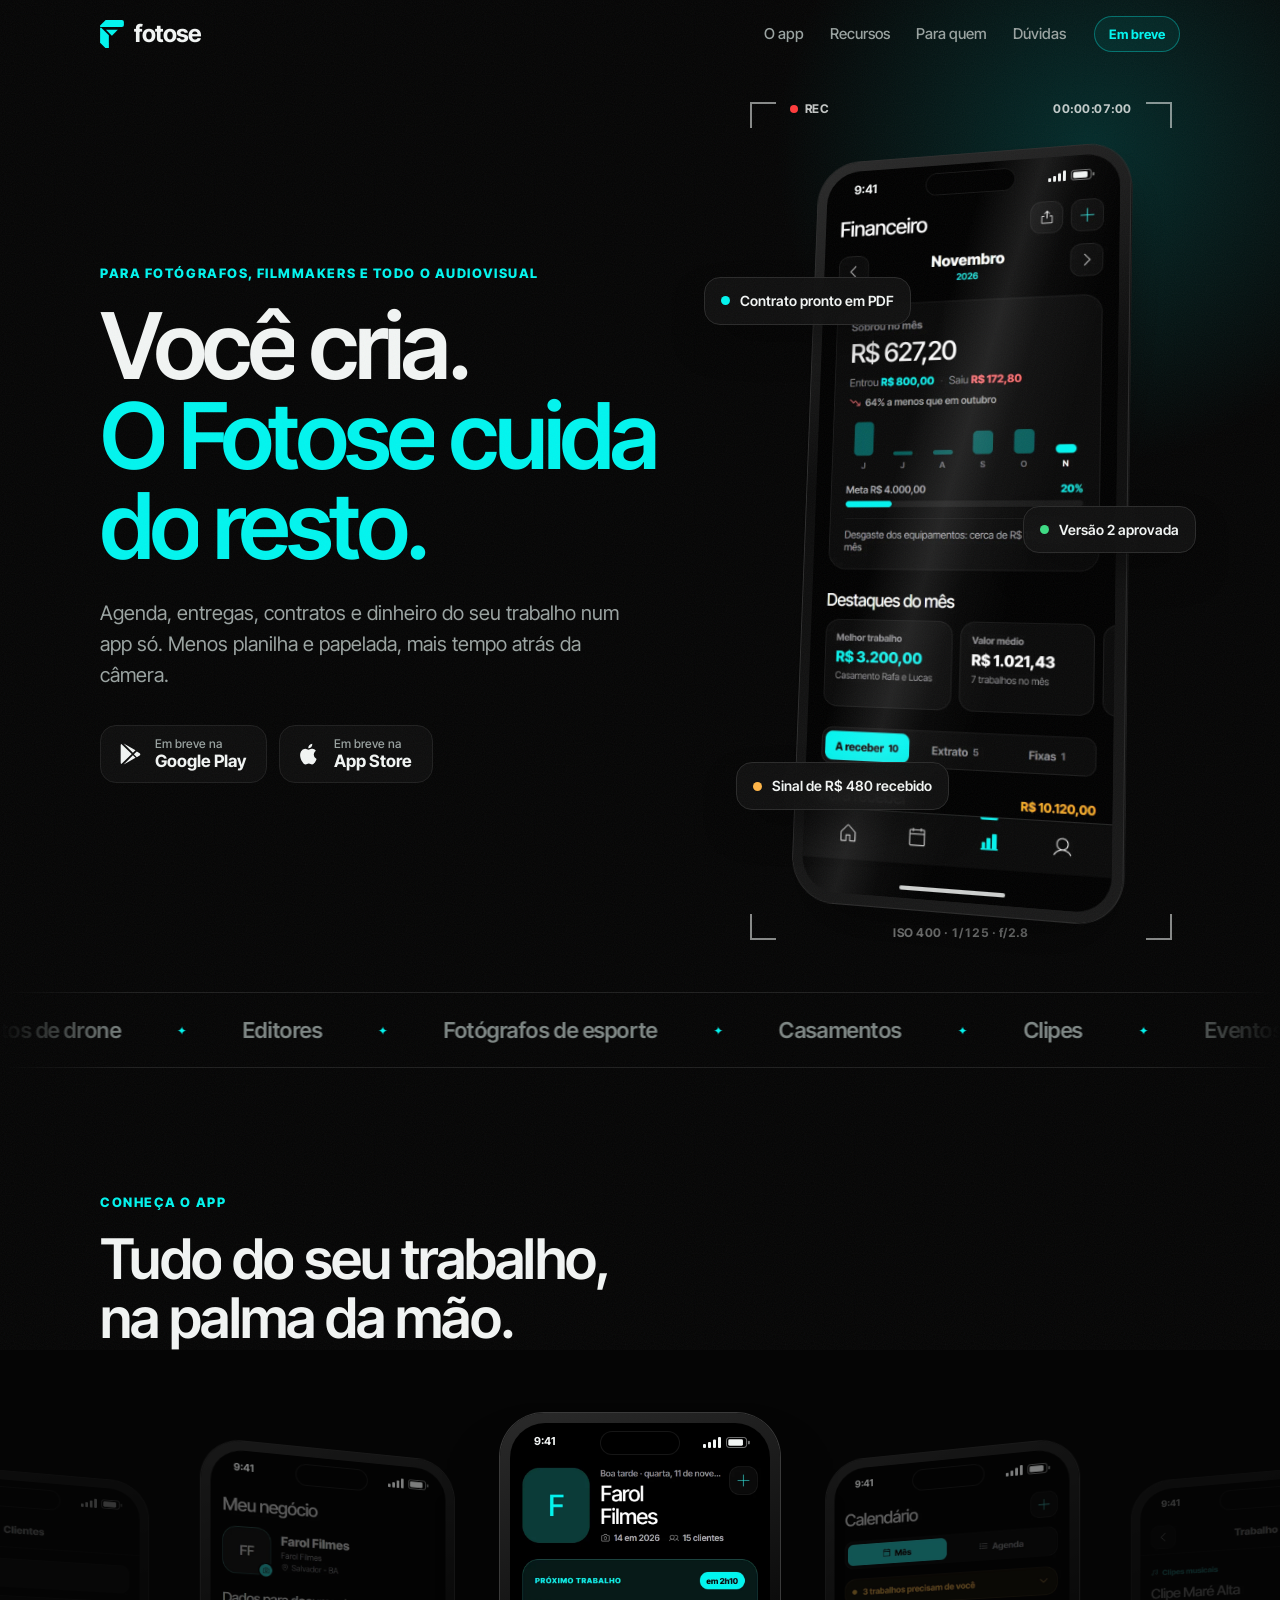
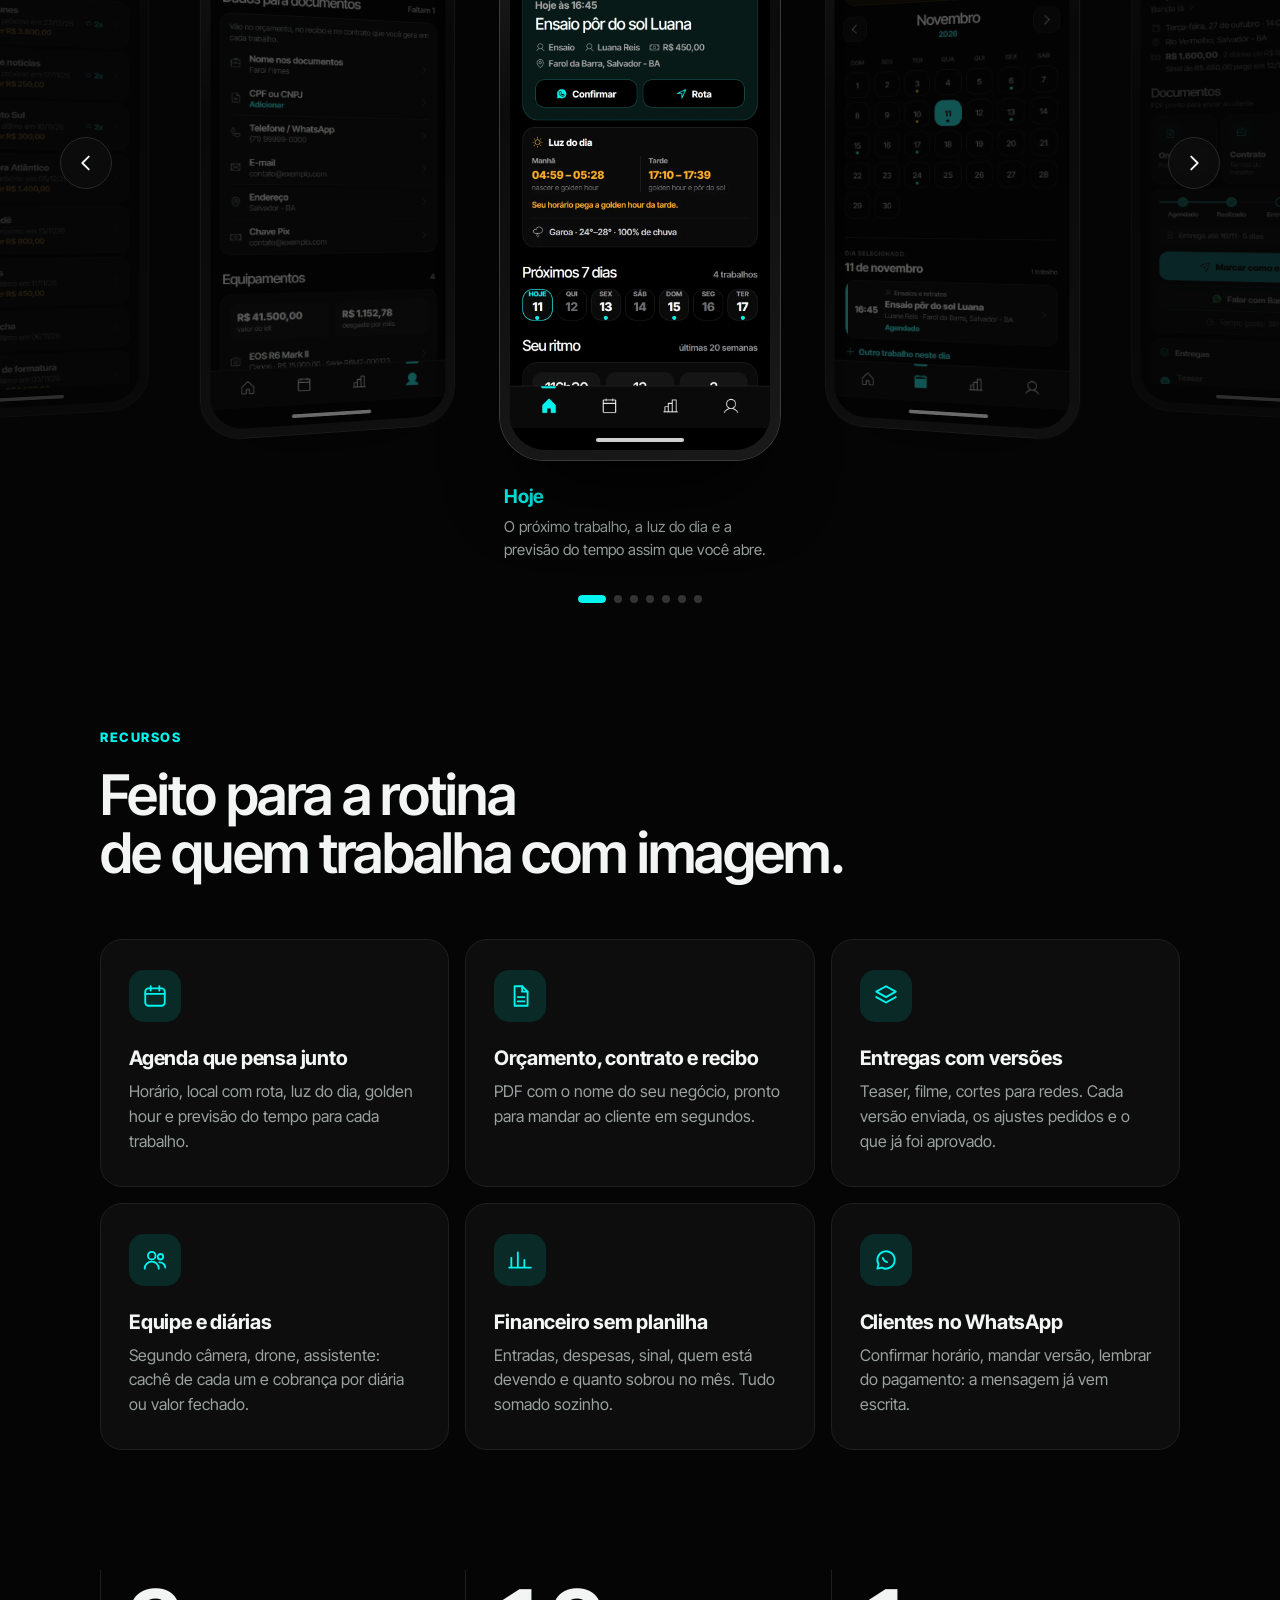
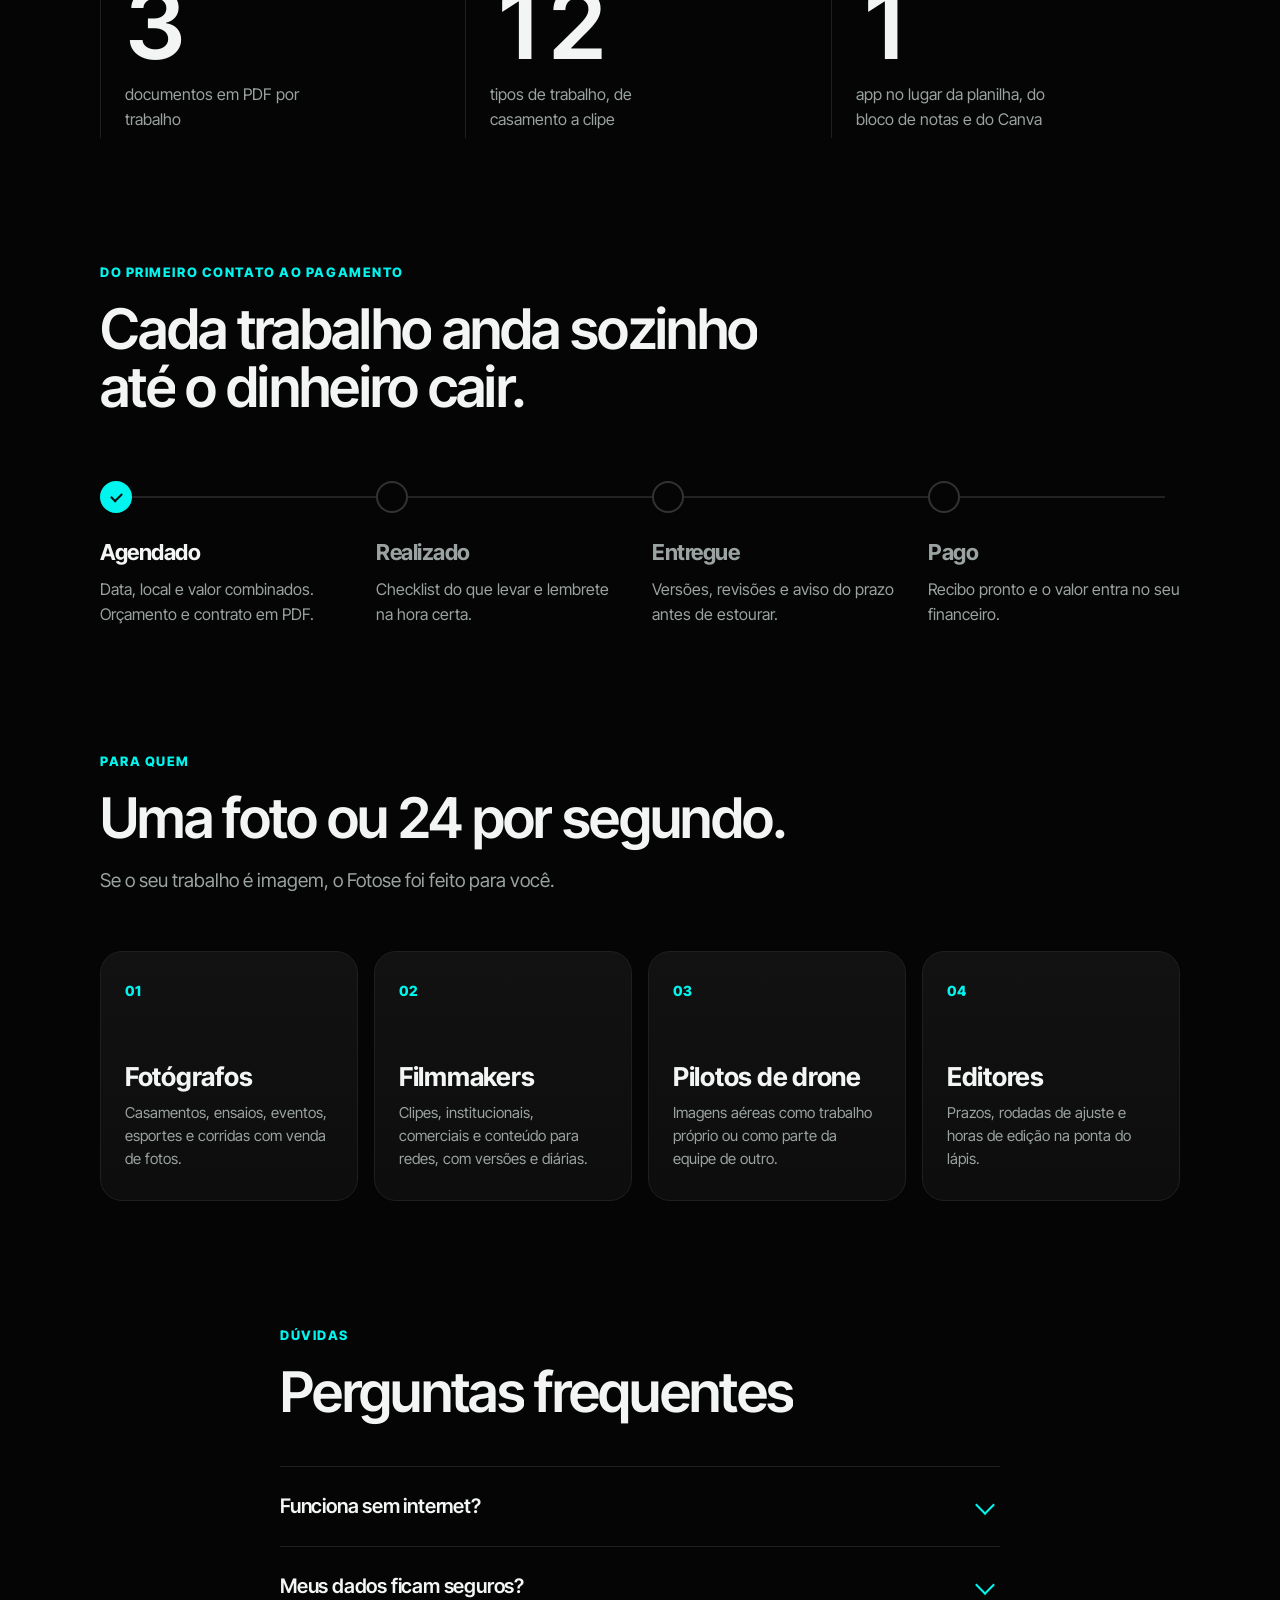
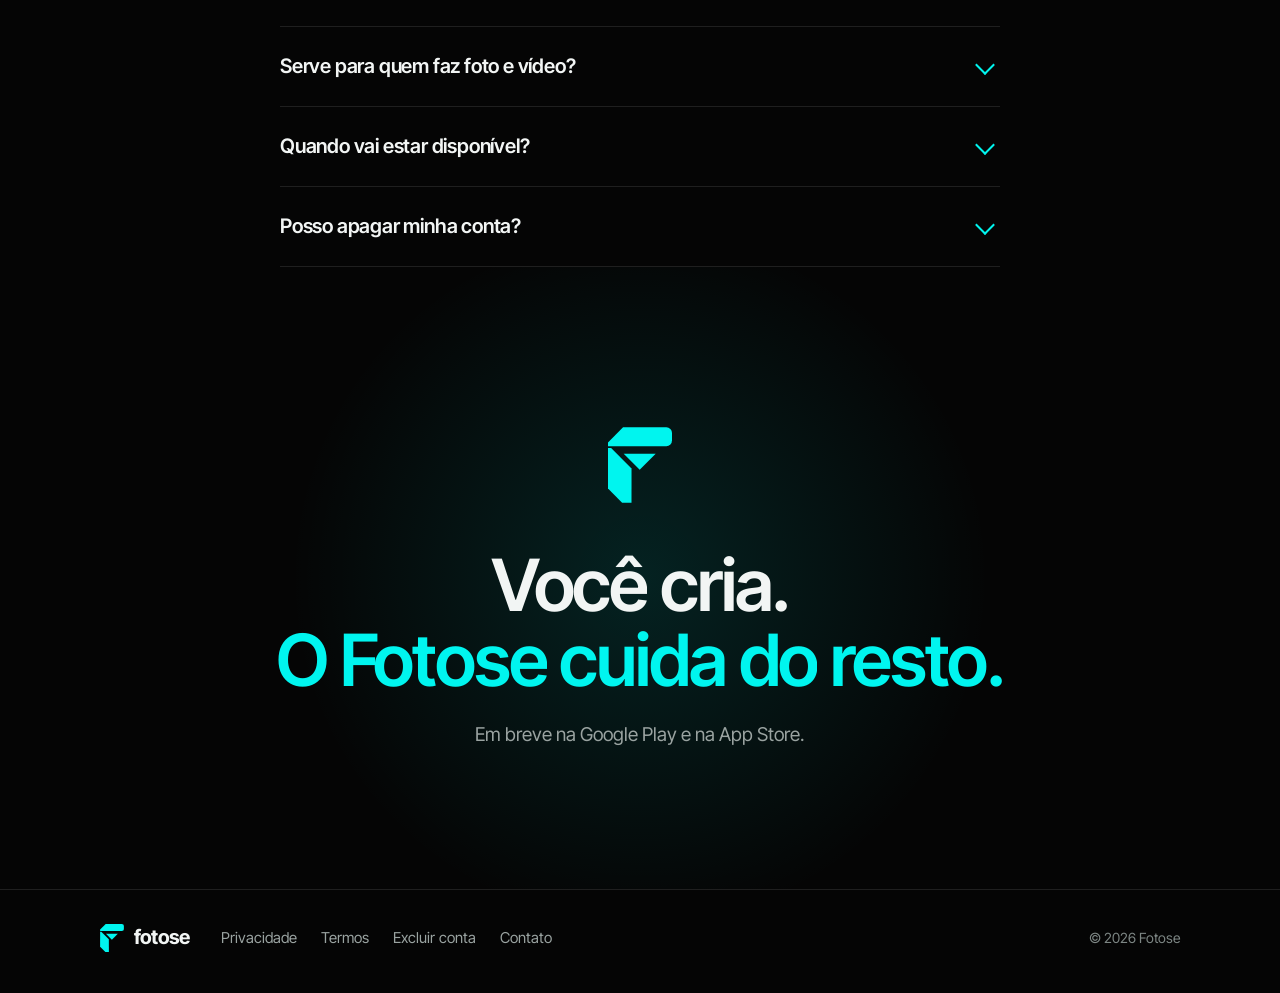
==== index.html @ 9117125d "Site do Fotose 2026-11-11 15:04" ====
<!doctype html>
<html lang="pt-BR">
<head>
<meta charset="utf-8">
<meta name="viewport" content="width=device-width, initial-scale=1">
<title>Fotose · Você cria. O Fotose cuida do resto.</title>
<meta name="description" content="Agenda, entregas, contratos e financeiro para fotógrafos, filmmakers e todo profissional do audiovisual. Em breve na Google Play e na App Store.">
<meta name="theme-color" content="#050505">
<meta property="og:title" content="Fotose">
<meta property="og:description" content="Você cria. O Fotose cuida do resto: agenda, entregas, contratos e financeiro para quem vive de foto e vídeo.">
<meta property="og:image" content="https://fotose.com.br/icone.png">
<link rel="icon" href="favicon.png" type="image/png">
<link rel="preconnect" href="https://fonts.googleapis.com">
<link rel="preconnect" href="https://fonts.gstatic.com" crossorigin>
<link href="https://fonts.googleapis.com/css2?family=Inter+Tight:wght@400;500;600;700;800&display=swap" rel="stylesheet">
<link rel="stylesheet" href="inicio.css">
<link rel="stylesheet" href="movimento.css">
</head>
<body>
<div class="progresso" aria-hidden="true"></div>
<div class="grao" aria-hidden="true"></div>

<svg width="0" height="0" style="position:absolute" aria-hidden="true">
  <symbol id="simbolo" viewBox="0 0 204 240">
    <path class="s-topo" d="M48 0H186a18 18 0 0 1 18 18v24a18 18 0 0 1-18 18H0V48Z"/>
    <path class="s-perna" d="M0 66h10l65 65v109H45L0 195Z"/>
    <path class="s-tri" d="M50 84h102l-51 51Z"/>
  </symbol>
</svg>

<header class="topo">
  <div class="dentro">
    <a class="marca" href="#inicio" aria-label="Fotose, início">
      <svg class="marca-simbolo"><use href="#simbolo"/></svg>
      <span>fotose</span>
    </a>
    <nav class="menu" aria-label="Seções">
      <a href="#telas">O app</a>
      <a href="#recursos">Recursos</a>
      <a href="#para-quem">Para quem</a>
      <a href="#duvidas">Dúvidas</a>
    </nav>
    <span class="selo-breve">Em breve</span>
  </div>
</header>

<main>

<!-- INÍCIO -->
<section class="heroi" id="inicio">
  <div class="heroi-luz" aria-hidden="true"></div>
  <div class="dentro heroi-grade">
    <div class="heroi-texto">
      <p class="etiqueta revelar">Para fotógrafos, filmmakers e todo o audiovisual</p>
      <h1 class="dividir">Você cria.<br><span class="destaque">O Fotose cuida do resto.</span></h1>
      <p class="heroi-sub revelar">Agenda, entregas, contratos e dinheiro do seu trabalho num app só. Menos planilha e papelada, mais tempo atrás da câmera.</p>
      <div class="lojas revelar">
        <span class="loja magnetico">
          <svg viewBox="0 0 24 24" aria-hidden="true"><path d="M4 2.8 13.6 12 4 21.2a1.4 1.4 0 0 1-.6-1.2V4a1.4 1.4 0 0 1 .6-1.2Zm10.7 10.3 2.4 2.4-11 6.3 8.6-8.7Zm3.6-3.4 2.6 1.5a1.3 1.3 0 0 1 0 2.2l-2.6 1.5-2.7-2.6 2.7-2.6ZM6.1 2.2l11 6.3-2.4 2.4-8.6-8.7Z"/></svg>
          <span><small>Em breve na</small>Google Play</span>
        </span>
        <span class="loja magnetico">
          <svg viewBox="0 0 24 24" aria-hidden="true"><path d="M16.4 12.6c0-2.4 2-3.5 2-3.6a4.3 4.3 0 0 0-3.4-1.8c-1.4-.2-2.8.8-3.5.8s-1.9-.8-3-.8a4.6 4.6 0 0 0-3.9 2.4c-1.7 2.9-.4 7.2 1.2 9.6.8 1.2 1.7 2.4 3 2.4s1.6-.8 3-.8 1.8.8 3 .8 2.1-1.2 2.9-2.3a10 10 0 0 0 1.3-2.7 4.2 4.2 0 0 1-2.6-4ZM14.1 5.5A4 4 0 0 0 15 2.6a4.2 4.2 0 0 0-2.7 1.4 3.9 3.9 0 0 0-1 2.8 3.5 3.5 0 0 0 2.8-1.3Z"/></svg>
          <span><small>Em breve na</small>App Store</span>
        </span>
      </div>
    </div>

    <div class="heroi-celular" aria-label="Telas do Fotose passando">
      <div class="visor" aria-hidden="true">
        <i class="canto c1"></i><i class="canto c2"></i><i class="canto c3"></i><i class="canto c4"></i>
        <span class="rec"><i></i>REC</span>
        <span class="timecode" id="timecode">00:00:00:00</span>
        <span class="iso">ISO 400 · 1/125 · f/2.8</span>
      </div>
      <div class="giro">
      <div class="celular" id="celular-heroi">
        <i class="celular-lateral" aria-hidden="true"></i>
        <div class="celular-tela" id="heroi-telas">
          <img src="telas/hoje.webp" alt="Tela Hoje do Fotose com o próximo trabalho e a luz do dia" class="ativa">
          <img src="telas/trabalho.webp" alt="Tela de um trabalho com orçamento, contrato e recibo" loading="lazy">
          <img src="telas/financeiro.webp" alt="Financeiro do mês com quanto entrou e quanto saiu" loading="lazy">
          <i class="reflexo" aria-hidden="true"></i>
        </div>
      </div>
      </div>
      <div class="flutua f1" data-paralaxe="-0.12"><i class="ponto"></i>Contrato pronto em PDF</div>
      <div class="flutua f2" data-paralaxe="0.08"><i class="ponto ok"></i>Versão 2 aprovada</div>
      <div class="flutua f3" data-paralaxe="-0.05"><i class="ponto ouro"></i>Sinal de R$ 480 recebido</div>
    </div>
  </div>
</section>

<!-- PROFISSÕES -->
<div class="faixa" aria-label="Profissões atendidas">
  <div class="faixa-trilho">
    <span>Fotógrafos</span><span>Filmmakers</span><span>Videomakers</span><span>Pilotos de drone</span><span>Editores</span><span>Fotógrafos de esporte</span><span>Casamentos</span><span>Clipes</span><span>Eventos</span><span>Conteúdo para redes</span>
    <span aria-hidden="true">Fotógrafos</span><span aria-hidden="true">Filmmakers</span><span aria-hidden="true">Videomakers</span><span aria-hidden="true">Pilotos de drone</span><span aria-hidden="true">Editores</span><span aria-hidden="true">Fotógrafos de esporte</span><span aria-hidden="true">Casamentos</span><span aria-hidden="true">Clipes</span><span aria-hidden="true">Eventos</span><span aria-hidden="true">Conteúdo para redes</span>
  </div>
</div>

<!-- CARROSSEL -->
<section class="secao" id="telas">
  <div class="dentro">
    <p class="etiqueta revelar">Conheça o app</p>
    <h2 class="dividir">Tudo do seu trabalho,<br>na palma da mão.</h2>
  </div>
  <div class="carrossel">
    <button class="seta seta-ant" type="button" aria-label="Tela anterior">
      <svg viewBox="0 0 24 24"><path d="M15 5l-7 7 7 7"/></svg>
    </button>
    <div class="carrossel-trilho" id="carrossel" tabindex="0" aria-label="Telas do app">
      <figure class="slide">
        <div class="celular"><div class="celular-tela"><img src="telas/hoje.webp" alt="Tela Hoje" loading="lazy"></div></div>
        <figcaption><strong>Hoje</strong>O próximo trabalho, a luz do dia e a previsão do tempo assim que você abre.</figcaption>
      </figure>
      <figure class="slide">
        <div class="celular"><div class="celular-tela"><img src="telas/calendario.webp" alt="Calendário" loading="lazy"></div></div>
        <figcaption><strong>Calendário</strong>Seu mês num olhar, com aviso do que está precisando de você.</figcaption>
      </figure>
      <figure class="slide">
        <div class="celular"><div class="celular-tela"><img src="telas/trabalho.webp" alt="Trabalho" loading="lazy"></div></div>
        <figcaption><strong>Cada trabalho</strong>Orçamento, contrato e recibo em PDF, do agendado ao pago.</figcaption>
      </figure>
      <figure class="slide">
        <div class="celular"><div class="celular-tela"><img src="telas/entregas.webp" alt="Entregas, equipe e material bruto" loading="lazy"></div></div>
        <figcaption><strong>Entregas e equipe</strong>Versões, revisões, cachê da equipe e onde está o material bruto.</figcaption>
      </figure>
      <figure class="slide">
        <div class="celular"><div class="celular-tela"><img src="telas/financeiro.webp" alt="Financeiro" loading="lazy"></div></div>
        <figcaption><strong>Financeiro</strong>Quanto entrou, quanto saiu, quem está devendo e sua meta do mês.</figcaption>
      </figure>
      <figure class="slide">
        <div class="celular"><div class="celular-tela"><img src="telas/clientes.webp" alt="Clientes" loading="lazy"></div></div>
        <figcaption><strong>Clientes</strong>Quem volta sempre, quem falta pagar e conversa direto no WhatsApp.</figcaption>
      </figure>
      <figure class="slide">
        <div class="celular"><div class="celular-tela"><img src="telas/perfil.webp" alt="Meu negócio" loading="lazy"></div></div>
        <figcaption><strong>Meu negócio</strong>Seus dados nos documentos e o valor e o desgaste dos equipamentos.</figcaption>
      </figure>
    </div>
    <button class="seta seta-prox" type="button" aria-label="Próxima tela">
      <svg viewBox="0 0 24 24"><path d="M9 5l7 7-7 7"/></svg>
    </button>
  </div>
  <div class="pontos" id="pontos" aria-hidden="true"></div>
</section>

<!-- RECURSOS -->
<section class="secao" id="recursos">
  <div class="dentro">
    <p class="etiqueta revelar">Recursos</p>
    <h2 class="dividir">Feito para a rotina<br>de quem trabalha com imagem.</h2>
    <div class="recursos">
      <article class="recurso revelar">
        <div class="recurso-icone"><svg viewBox="0 0 24 24"><rect x="3" y="5" width="18" height="16" rx="3"/><path d="M3 10h18M8 3v4M16 3v4"/></svg></div>
        <h3>Agenda que pensa junto</h3>
        <p>Horário, local com rota, luz do dia, golden hour e previsão do tempo para cada trabalho.</p>
      </article>
      <article class="recurso revelar">
        <div class="recurso-icone"><svg viewBox="0 0 24 24"><path d="M7 3h7l5 5v13H7z"/><path d="M14 3v5h5M10 13h6M10 17h6"/></svg></div>
        <h3>Orçamento, contrato e recibo</h3>
        <p>PDF com o nome do seu negócio, pronto para mandar ao cliente em segundos.</p>
      </article>
      <article class="recurso revelar">
        <div class="recurso-icone"><svg viewBox="0 0 24 24"><path d="m12 3 9 5-9 5-9-5z"/><path d="m3 13 9 5 9-5"/></svg></div>
        <h3>Entregas com versões</h3>
        <p>Teaser, filme, cortes para redes. Cada versão enviada, os ajustes pedidos e o que já foi aprovado.</p>
      </article>
      <article class="recurso revelar">
        <div class="recurso-icone"><svg viewBox="0 0 24 24"><circle cx="9" cy="8" r="3.5"/><path d="M2.5 20a6.5 6.5 0 0 1 13 0"/><circle cx="17" cy="9" r="2.5"/><path d="M16 14.2a5 5 0 0 1 5.5 4.8"/></svg></div>
        <h3>Equipe e diárias</h3>
        <p>Segundo câmera, drone, assistente: cachê de cada um e cobrança por diária ou valor fechado.</p>
      </article>
      <article class="recurso revelar">
        <div class="recurso-icone"><svg viewBox="0 0 24 24"><path d="M4 19V10M10 19V5M16 19v-7M22 19H2"/></svg></div>
        <h3>Financeiro sem planilha</h3>
        <p>Entradas, despesas, sinal, quem está devendo e quanto sobrou no mês. Tudo somado sozinho.</p>
      </article>
      <article class="recurso revelar">
        <div class="recurso-icone"><svg viewBox="0 0 24 24"><path d="M20 12a8 8 0 0 1-11.8 7L4 20l1.1-4A8 8 0 1 1 20 12Z"/><path d="M9 10c.5 2 2 3.5 4 4"/></svg></div>
        <h3>Clientes no WhatsApp</h3>
        <p>Confirmar horário, mandar versão, lembrar do pagamento: a mensagem já vem escrita.</p>
      </article>
    </div>
  </div>
</section>

<!-- ETAPAS -->
<section class="secao etapas-secao">
  <div class="numeros dentro">
    <div class="numero revelar"><strong data-contar="3">0</strong><span>documentos em PDF por trabalho</span></div>
    <div class="numero revelar"><strong data-contar="12">0</strong><span>tipos de trabalho, de casamento a clipe</span></div>
    <div class="numero revelar"><strong data-contar="1">0</strong><span>app no lugar da planilha, do bloco de notas e do Canva</span></div>
  </div>
  <div class="dentro">
    <p class="etiqueta revelar">Do primeiro contato ao pagamento</p>
    <h2 class="dividir">Cada trabalho anda sozinho<br>até o dinheiro cair.</h2>
    <ol class="etapas" id="etapas">
      <li><span class="bolinha"></span><strong>Agendado</strong><p>Data, local e valor combinados. Orçamento e contrato em PDF.</p></li>
      <li><span class="bolinha"></span><strong>Realizado</strong><p>Checklist do que levar e lembrete na hora certa.</p></li>
      <li><span class="bolinha"></span><strong>Entregue</strong><p>Versões, revisões e aviso do prazo antes de estourar.</p></li>
      <li><span class="bolinha"></span><strong>Pago</strong><p>Recibo pronto e o valor entra no seu financeiro.</p></li>
    </ol>
  </div>
</section>

<!-- PARA QUEM -->
<section class="secao" id="para-quem">
  <div class="dentro">
    <p class="etiqueta revelar">Para quem</p>
    <h2 class="dividir">Uma foto ou 24 por segundo.</h2>
    <p class="secao-sub revelar">Se o seu trabalho é imagem, o Fotose foi feito para você.</p>
    <div class="perfis">
      <div class="perfil revelar"><span class="perfil-num">01</span><h3>Fotógrafos</h3><p>Casamentos, ensaios, eventos, esportes e corridas com venda de fotos.</p></div>
      <div class="perfil revelar"><span class="perfil-num">02</span><h3>Filmmakers</h3><p>Clipes, institucionais, comerciais e conteúdo para redes, com versões e diárias.</p></div>
      <div class="perfil revelar"><span class="perfil-num">03</span><h3>Pilotos de drone</h3><p>Imagens aéreas como trabalho próprio ou como parte da equipe de outro.</p></div>
      <div class="perfil revelar"><span class="perfil-num">04</span><h3>Editores</h3><p>Prazos, rodadas de ajuste e horas de edição na ponta do lápis.</p></div>
    </div>
  </div>
</section>

<!-- DÚVIDAS -->
<section class="secao" id="duvidas">
  <div class="dentro estreito">
    <p class="etiqueta revelar">Dúvidas</p>
    <h2 class="dividir">Perguntas frequentes</h2>
    <div class="duvidas">
      <details class="revelar"><summary>Funciona sem internet?</summary><p>Sim. Tudo fica salvo no seu celular primeiro, e vai para a nuvem quando a internet voltar.</p></details>
      <details class="revelar"><summary>Meus dados ficam seguros?</summary><p>Cada conta só enxerga os próprios dados, e a cópia na nuvem serve de backup se você trocar de celular. Veja a <a href="privacidade.html">Política de Privacidade</a>.</p></details>
      <details class="revelar"><summary>Serve para quem faz foto e vídeo?</summary><p>Sim. Tem categorias para clipes, institucionais e conteúdo para redes, entregas com versões, equipe, diárias e cláusulas de contrato para vídeo.</p></details>
      <details class="revelar"><summary>Quando vai estar disponível?</summary><p>Em breve na Google Play e na App Store. Quer saber antes? Escreva para <a href="mailto:fotoseoficial@gmail.com">fotoseoficial@gmail.com</a>.</p></details>
      <details class="revelar"><summary>Posso apagar minha conta?</summary><p>Quando quiser, pelo próprio app. Veja <a href="excluir-conta.html">como excluir a conta</a>.</p></details>
    </div>
  </div>
</section>

<!-- FINAL -->
<section class="final">
  <div class="dentro">
    <svg class="final-simbolo" aria-hidden="true"><use href="#simbolo"/></svg>
    <h2 class="dividir">Você cria.<br><span class="destaque">O Fotose cuida do resto.</span></h2>
    <p class="revelar">Em breve na Google Play e na App Store.</p>
  </div>
</section>

</main>

<footer class="rodape">
  <div class="dentro">
    <a class="marca" href="#inicio"><svg class="marca-simbolo"><use href="#simbolo"/></svg><span>fotose</span></a>
    <nav aria-label="Links legais">
      <a href="privacidade.html">Privacidade</a>
      <a href="termos.html">Termos</a>
      <a href="excluir-conta.html">Excluir conta</a>
      <a href="mailto:fotoseoficial@gmail.com">Contato</a>
    </nav>
    <p>© 2026 Fotose</p>
  </div>
</footer>

<script src="inicio.js" defer></script>
</body>
</html>
---- inicio.css ----
:root {
  --fundo: #050505;
  --cartao: #0d0d0d;
  --cartao-2: #121212;
  --borda: #1f1f1f;
  --texto: #f2f5f4;
  --suave: #9aa3a1;
  --ciano: #00f5ef;
  --ciano-escuro: #00b8b3;
  --verde: #0a2a27;
  --ouro: #ffb547;
  --raio: 22px;
  --largura: 1120px;
}

* { box-sizing: border-box; }
html { -webkit-text-size-adjust: 100%; scroll-behavior: smooth; scroll-padding-top: 72px; }

body {
  margin: 0;
  background: var(--fundo);
  color: var(--texto);
  font-family: "Inter Tight", system-ui, -apple-system, "Segoe UI", Roboto, Arial, sans-serif;
  font-size: 17px;
  line-height: 1.55;
  overflow-x: hidden;
}

a { color: var(--ciano); text-underline-offset: 3px; }
img { display: block; max-width: 100%; }
h1, h2, h3 { margin: 0; letter-spacing: -0.03em; line-height: 1.05; }
h2 { font-size: clamp(32px, 5vw, 56px); font-weight: 600; }
h3 { font-size: 20px; font-weight: 700; letter-spacing: -0.01em; }
p { margin: 0; }

.dentro { max-width: var(--largura); margin: 0 auto; padding: 0 20px; }
.estreito { max-width: 760px; }
.destaque { color: var(--ciano); }

.etiqueta {
  display: inline-block;
  font-size: 13px;
  font-weight: 800;
  letter-spacing: 0.12em;
  text-transform: uppercase;
  color: var(--ciano);
  margin-bottom: 18px;
}

/* ---------- Topo ---------- */
.topo {
  position: fixed;
  inset: 0 0 auto 0;
  z-index: 10;
  transition: background 0.3s, border-color 0.3s, backdrop-filter 0.3s;
  border-bottom: 1px solid transparent;
}
.topo.rolou {
  background: rgba(5, 5, 5, 0.78);
  backdrop-filter: blur(14px);
  -webkit-backdrop-filter: blur(14px);
  border-bottom-color: var(--borda);
}
.topo .dentro { display: flex; align-items: center; gap: 28px; height: 68px; }

.marca { display: flex; align-items: center; gap: 10px; color: var(--texto); text-decoration: none; }
.marca-simbolo { width: 24px; height: 28px; fill: var(--ciano); }
.marca span { font-size: 24px; font-weight: 700; letter-spacing: -0.04em; }

.menu { display: flex; gap: 26px; margin-left: auto; }
.menu a { color: var(--suave); text-decoration: none; font-size: 15px; font-weight: 500; transition: color 0.2s; }
.menu a:hover { color: var(--texto); }

.selo-breve {
  font-size: 13px;
  font-weight: 700;
  color: var(--ciano);
  border: 1px solid rgba(0, 245, 239, 0.35);
  background: rgba(0, 245, 239, 0.06);
  padding: 7px 14px;
  border-radius: 999px;
}

/* ---------- Herói ---------- */
.heroi { position: relative; padding: 140px 0 90px; overflow: hidden; }
.heroi-luz {
  position: absolute;
  width: 900px; height: 900px;
  right: -260px; top: -300px;
  background: radial-gradient(closest-side, rgba(0, 245, 239, 0.16), transparent 70%);
  animation: respirar 9s ease-in-out infinite;
  pointer-events: none;
}
@keyframes respirar { 50% { transform: scale(1.12) translate(-30px, 30px); opacity: 0.7; } }

.heroi-grade { position: relative; display: grid; grid-template-columns: 1.15fr 0.85fr; align-items: center; gap: 48px; }
.heroi h1 { font-size: clamp(44px, 7.4vw, 92px); font-weight: 600; letter-spacing: -0.045em; line-height: 0.98; }
.heroi-sub { color: var(--suave); font-size: clamp(17px, 1.6vw, 20px); max-width: 520px; margin: 26px 0 34px; }

.lojas { display: flex; flex-wrap: wrap; gap: 12px; }
.loja {
  display: inline-flex; align-items: center; gap: 12px;
  padding: 11px 20px 11px 16px;
  border: 1px solid var(--borda);
  background: var(--cartao);
  border-radius: 16px;
  color: var(--texto);
  font-weight: 700; font-size: 17px; line-height: 1.1;
}
.loja svg { width: 26px; height: 26px; fill: var(--texto); }
.loja small { display: block; font-size: 12px; font-weight: 500; color: var(--suave); margin-bottom: 2px; }

/* Celular */
.celular {
  position: relative;
  width: 100%;
  aspect-ratio: 390 / 844;
  border-radius: 44px;
  padding: 10px;
  background: linear-gradient(160deg, #2a2a2a, #0b0b0b 40%, #1a1a1a);
  box-shadow: 0 0 0 1px #2c2c2c, 0 40px 80px -20px rgba(0, 0, 0, 0.8);
}
.celular-tela { position: relative; width: 100%; height: 100%; border-radius: 35px; overflow: hidden; background: #000; }
.celular-tela img { width: 100%; height: 100%; object-fit: cover; object-position: top; }

.heroi-celular { position: relative; width: min(330px, 80vw); justify-self: center; }
.heroi-celular .celular { box-shadow: 0 0 0 1px #2c2c2c, 0 30px 60px -20px rgba(0, 0, 0, 0.9); }
#heroi-telas img { position: absolute; inset: 0; opacity: 0; transform: scale(1.04); transition: opacity 0.9s ease, transform 1.4s ease; }
#heroi-telas img.ativa { opacity: 1; transform: none; }

.flutua {
  position: absolute;
  display: flex; align-items: center; gap: 10px;
  padding: 12px 16px;
  background: rgba(18, 18, 18, 0.86);
  backdrop-filter: blur(10px);
  -webkit-backdrop-filter: blur(10px);
  border: 1px solid #2a2a2a;
  border-radius: 16px;
  font-size: 14px; font-weight: 600;
  white-space: nowrap;
  box-shadow: 0 20px 40px -12px rgba(0, 0, 0, 0.7);
  animation: flutuar 6s ease-in-out infinite;
}
.f1 { left: -92px; top: 18%; }
.f2 { right: -70px; top: 48%; animation-delay: -2s; }
.f3 { left: -60px; bottom: 12%; animation-delay: -4s; }
@keyframes flutuar { 50% { transform: translateY(-12px); } }
.ponto { width: 9px; height: 9px; border-radius: 50%; background: var(--ciano); }
.ponto.ok { background: #3ddc84; }
.ponto.ouro { background: var(--ouro); }

/* ---------- Faixa de profissões ---------- */
.faixa {
  border-block: 1px solid var(--borda);
  padding: 20px 0;
  overflow: hidden;
  mask-image: linear-gradient(90deg, transparent, #000 10%, #000 90%, transparent);
  -webkit-mask-image: linear-gradient(90deg, transparent, #000 10%, #000 90%, transparent);
}
.faixa-trilho { display: flex; width: max-content; animation: deslizar 38s linear infinite; }
.faixa span { font-size: 22px; font-weight: 600; color: #7d8684; letter-spacing: -0.02em; padding: 0 28px; white-space: nowrap; }
.faixa span::after { content: "✦"; color: var(--ciano); font-size: 12px; margin-left: 56px; position: relative; top: -3px; }
@keyframes deslizar { to { transform: translateX(-50%); } }

/* ---------- Seções ---------- */
.secao { padding: 120px 0 0; }
.secao-sub { color: var(--suave); font-size: 19px; margin-top: 18px; }

/* Carrossel */
.carrossel { position: relative; margin-top: 56px; }
.carrossel-trilho {
  display: flex;
  gap: 28px;
  overflow-x: auto;
  scroll-snap-type: x mandatory;
  scroll-behavior: smooth;
  padding: 10px calc(50vw - 140px) 30px;
  scrollbar-width: none;
  outline: none;
}
.carrossel-trilho::-webkit-scrollbar { display: none; }
.slide {
  flex: 0 0 280px;
  margin: 0;
  scroll-snap-align: center;
  transition: transform 0.5s cubic-bezier(.2,.7,.2,1), opacity 0.5s;
  opacity: 0.45;
  transform: scale(0.92);
}
.slide.ativo { opacity: 1; transform: none; }
.slide figcaption { margin-top: 22px; color: var(--suave); font-size: 15px; padding: 0 4px; }
.slide figcaption strong { display: block; color: var(--texto); font-size: 19px; margin-bottom: 4px; letter-spacing: -0.01em; }

.seta {
  position: absolute; top: calc(50% - 60px); z-index: 2;
  width: 52px; height: 52px;
  border-radius: 50%;
  border: 1px solid #2a2a2a;
  background: rgba(13, 13, 13, 0.85);
  backdrop-filter: blur(8px);
  color: var(--texto);
  cursor: pointer;
  display: grid; place-items: center;
  transition: border-color 0.2s, transform 0.2s;
}
.seta:hover { border-color: var(--ciano); transform: scale(1.06); }
.seta svg { width: 22px; height: 22px; fill: none; stroke: currentColor; stroke-width: 2; stroke-linecap: round; stroke-linejoin: round; }
.seta-ant { left: max(12px, calc((100vw - var(--largura)) / 2 - 20px)); }
.seta-prox { right: max(12px, calc((100vw - var(--largura)) / 2 - 20px)); }

.pontos { display: flex; justify-content: center; gap: 8px; margin-top: 4px; }
.pontos button { width: 8px; height: 8px; padding: 0; border: 0; border-radius: 99px; background: #333; cursor: pointer; transition: width 0.35s, background 0.35s; }
.pontos button.ativo { width: 28px; background: var(--ciano); }

/* Recursos */
.recursos { display: grid; grid-template-columns: repeat(3, 1fr); gap: 16px; margin-top: 56px; }
.recurso {
  position: relative;
  padding: 30px 28px 32px;
  border: 1px solid var(--borda);
  background: var(--cartao);
  border-radius: var(--raio);
  overflow: hidden;
  transition: border-color 0.3s, transform 0.3s;
}
.recurso::before {
  content: "";
  position: absolute; inset: 0;
  background: radial-gradient(400px circle at var(--mx, 50%) var(--my, 0%), rgba(0, 245, 239, 0.09), transparent 60%);
  opacity: 0; transition: opacity 0.3s;
  pointer-events: none;
}
.recurso:hover { border-color: #12403e; transform: translateY(-4px); }
.recurso:hover::before { opacity: 1; }
.recurso-icone {
  width: 52px; height: 52px; border-radius: 15px;
  display: grid; place-items: center;
  background: var(--verde);
  margin-bottom: 26px;
}
.recurso-icone svg { width: 26px; height: 26px; fill: none; stroke: var(--ciano); stroke-width: 1.7; stroke-linecap: round; stroke-linejoin: round; }
.recurso p { color: var(--suave); font-size: 16px; margin-top: 10px; }

/* Etapas */
.etapas { list-style: none; padding: 0; margin: 64px 0 0; display: grid; grid-template-columns: repeat(4, 1fr); gap: 24px; position: relative; }
.etapas::before, .etapas::after {
  content: ""; position: absolute; top: 15px; left: 15px; right: 15px; height: 2px;
  background: #222;
}
.etapas::after { background: var(--ciano); transform-origin: left; transform: scaleX(var(--progresso, 0)); transition: transform 0.2s linear; }
.etapas li { position: relative; z-index: 1; }
.bolinha {
  display: grid; place-items: center;
  width: 32px; height: 32px; border-radius: 50%;
  border: 2px solid #333; background: var(--fundo);
  margin-bottom: 22px;
  transition: border-color 0.4s, background 0.4s, box-shadow 0.4s;
}
.etapas li.feita .bolinha { border-color: var(--ciano); background: var(--ciano); }
.etapas li.feita .bolinha::after { content: ""; width: 9px; height: 5px; border: solid #001413; border-width: 0 0 2.5px 2.5px; transform: rotate(-45deg) translate(1px, -1px); }
.etapas strong { display: block; font-size: 22px; letter-spacing: -0.02em; margin-bottom: 8px; }
.etapas p { color: var(--suave); font-size: 16px; }

/* Para quem */
.perfis { display: grid; grid-template-columns: repeat(4, 1fr); gap: 16px; margin-top: 56px; }
.perfil {
  padding: 28px 24px 30px;
  border-radius: var(--raio);
  border: 1px solid var(--borda);
  background: linear-gradient(180deg, var(--cartao-2), var(--cartao));
  min-height: 250px;
  display: flex; flex-direction: column;
  transition: transform 0.3s, border-color 0.3s;
}
.perfil:hover { transform: translateY(-4px); border-color: #12403e; }
.perfil-num { font-size: 14px; font-weight: 800; color: var(--ciano); margin-bottom: auto; }
.perfil h3 { font-size: 26px; margin: 40px 0 10px; }
.perfil p { color: var(--suave); font-size: 15px; }

/* Dúvidas */
.duvidas { margin-top: 44px; border-top: 1px solid var(--borda); }
.duvidas details { border-bottom: 1px solid var(--borda); }
.duvidas summary {
  list-style: none;
  cursor: pointer;
  padding: 24px 44px 24px 0;
  font-size: 20px; font-weight: 600; letter-spacing: -0.01em;
  position: relative;
}
.duvidas summary::-webkit-details-marker { display: none; }
.duvidas summary::after {
  content: ""; position: absolute; right: 8px; top: 50%;
  width: 12px; height: 12px; margin-top: -9px;
  border: solid var(--ciano); border-width: 0 2px 2px 0;
  transform: rotate(45deg);
  transition: transform 0.3s;
}
.duvidas details[open] summary::after { transform: rotate(225deg); margin-top: -3px; }
.duvidas details p { color: var(--suave); padding: 0 44px 26px 0; animation: abrir 0.35s ease; }
@keyframes abrir { from { opacity: 0; transform: translateY(-6px); } }

/* Final */
.final { padding: 160px 0 140px; text-align: center; position: relative; overflow: hidden; }
.final::before {
  content: ""; position: absolute; left: 50%; top: 50%;
  width: 700px; height: 700px; transform: translate(-50%, -50%);
  background: radial-gradient(closest-side, rgba(0, 245, 239, 0.12), transparent);
  pointer-events: none;
}
.final .dentro { position: relative; }
.final-simbolo { width: 64px; height: 76px; fill: var(--ciano); margin-bottom: 36px; }
.final h2 { font-size: clamp(38px, 6vw, 72px); }
.final p { color: var(--suave); font-size: 19px; margin-top: 22px; }

/* Rodapé */
.rodape { border-top: 1px solid var(--borda); }
.rodape .dentro { display: flex; align-items: center; flex-wrap: wrap; gap: 20px 32px; padding-top: 32px; padding-bottom: 40px; }
.rodape .marca span { font-size: 20px; }
.rodape nav { display: flex; flex-wrap: wrap; gap: 8px 24px; }
.rodape nav a { color: var(--suave); text-decoration: none; font-size: 15px; }
.rodape nav a:hover { color: var(--texto); }
.rodape p { color: #7d8684; font-size: 14px; margin-left: auto; }

/* ---------- Animação ao rolar ---------- */
.revelar { opacity: 0; transform: translateY(28px); transition: opacity 0.9s cubic-bezier(.2,.7,.2,1), transform 0.9s cubic-bezier(.2,.7,.2,1); transition-delay: var(--atraso, 0s); }
.revelar.visivel { opacity: 1; transform: none; }

/* Símbolo se montando */
.marca-simbolo path, .final-simbolo path { transform-box: fill-box; transform-origin: center; }
.montar .s-topo { animation: entrar-topo 0.9s cubic-bezier(.2,.8,.2,1) both; }
.montar .s-perna { animation: entrar-perna 0.9s 0.12s cubic-bezier(.2,.8,.2,1) both; }
.montar .s-tri { animation: entrar-tri 0.7s 0.35s cubic-bezier(.3,1.4,.5,1) both; }
@keyframes entrar-topo { from { transform: translateX(60%); opacity: 0; } }
@keyframes entrar-perna { from { transform: translateY(50%); opacity: 0; } }
@keyframes entrar-tri { from { transform: scale(0) rotate(-90deg); opacity: 0; } }

/* ---------- Telas menores ---------- */
@media (max-width: 960px) {
  .menu { display: none; }
  .selo-breve { margin-left: auto; }
  .heroi { padding: 120px 0 70px; }
  .heroi-grade { grid-template-columns: 1fr; gap: 64px; }
  .heroi-texto { text-align: center; }
  .heroi-sub { margin-inline: auto; }
  .lojas { justify-content: center; }
  .recursos { grid-template-columns: repeat(2, 1fr); }
  .perfis { grid-template-columns: repeat(2, 1fr); }
  .etapas { grid-template-columns: repeat(2, 1fr); row-gap: 40px; }
  .etapas::before, .etapas::after { display: none; }
}

@media (max-width: 600px) {
  body { font-size: 16px; }
  .dentro { padding: 0 16px; }
  .secao { padding-top: 88px; }
  .heroi-celular { width: min(260px, 70vw); }
  .flutua { font-size: 12px; padding: 9px 12px; }
  .f1 { left: -40px; }
  .f2 { right: -36px; }
  .f3 { left: -30px; }
  .recursos, .perfis { grid-template-columns: 1fr; }
  .perfil { min-height: 0; }
  .perfil h3 { margin-top: 24px; }
  .etapas { grid-template-columns: 1fr; }
  .slide { flex-basis: 230px; }
  .carrossel-trilho { gap: 18px; padding-inline: calc(50vw - 115px); }
  .seta { display: none; }
  .faixa span { font-size: 18px; padding: 0 18px; }
  .faixa span::after { margin-left: 36px; }
  .duvidas summary { font-size: 18px; }
  .rodape p { margin-left: 0; width: 100%; }
}

/* Quem pede menos movimento: só esmaecimentos, sem deslocar nada */
@media (prefers-reduced-motion: reduce) {
  html { scroll-behavior: auto; }
  .revelar { transform: none; transition: opacity 0.9s ease; transition-delay: var(--atraso, 0s); }
  .heroi-luz, .faixa-trilho, .flutua { animation: none; }
}
---- movimento.css ----
/* =========================================================
   MOVIMENTO (motion design do site)
   ========================================================= */

/* Barra de progresso da leitura */
.progresso {
  position: fixed; inset: 0 0 auto 0; height: 2px; z-index: 20;
  background: var(--ciano);
  transform-origin: left; transform: scaleX(var(--lido, 0));
}

/* Títulos: cada palavra sobe de dentro de uma máscara */
.dividir .palavra { display: inline-block; overflow: hidden; vertical-align: top; padding-bottom: 0.1em; margin-bottom: -0.1em; }
.dividir .palavra > span {
  display: inline-block;
  transform: translateY(110%) rotate(4deg);
  transform-origin: left bottom;
  transition: transform 1s cubic-bezier(.16,1,.3,1);
  transition-delay: calc(var(--i) * 55ms);
}
.dividir.visivel .palavra > span { transform: none; }

/* Celular do início em 3D */
.heroi-celular { perspective: 1200px; }
#celular-heroi {
  transform: rotateY(var(--ry, -14deg)) rotateX(var(--rx, 6deg));
  transition: transform 0.6s cubic-bezier(.2,.7,.2,1);
  animation: chegar-celular 1.6s cubic-bezier(.16,1,.3,1) both;
}
@keyframes chegar-celular { from { transform: translateY(80px) rotateY(-40deg) rotateX(20deg) scale(0.9); opacity: 0; } }

/* Visor de câmera em volta do celular */
.visor { position: absolute; inset: -38px -46px; pointer-events: none; animation: aparecer 1s 0.9s both; }
@keyframes aparecer { from { opacity: 0; } }
.canto { position: absolute; width: 26px; height: 26px; border: solid rgba(242, 245, 244, 0.55); }
.c1 { top: 0; left: 0; border-width: 2px 0 0 2px; animation: canto1 1s 0.9s cubic-bezier(.16,1,.3,1) both; }
.c2 { top: 0; right: 0; border-width: 2px 2px 0 0; animation: canto2 1s 0.9s cubic-bezier(.16,1,.3,1) both; }
.c3 { bottom: 0; left: 0; border-width: 0 0 2px 2px; animation: canto3 1s 0.9s cubic-bezier(.16,1,.3,1) both; }
.c4 { bottom: 0; right: 0; border-width: 0 2px 2px 0; animation: canto4 1s 0.9s cubic-bezier(.16,1,.3,1) both; }
@keyframes canto1 { from { transform: translate(40px, 40px); opacity: 0; } }
@keyframes canto2 { from { transform: translate(-40px, 40px); opacity: 0; } }
@keyframes canto3 { from { transform: translate(40px, -40px); opacity: 0; } }
@keyframes canto4 { from { transform: translate(-40px, -40px); opacity: 0; } }
.rec, .timecode, .iso {
  position: absolute; font-size: 12px; font-weight: 700; letter-spacing: 0.04em;
  font-variant-numeric: tabular-nums; color: rgba(242, 245, 244, 0.8);
}
.rec { top: -2px; left: 40px; display: flex; align-items: center; gap: 7px; }
.rec i { width: 8px; height: 8px; border-radius: 50%; background: #ff3b3b; animation: piscar 1.2s step-end infinite; }
@keyframes piscar { 50% { opacity: 0; } }
.timecode { top: -2px; right: 40px; }
.iso { bottom: -3px; left: 50%; transform: translateX(-50%); white-space: nowrap; color: rgba(242, 245, 244, 0.6); }
/* Etiquetas: entram depois do celular e se movem em paralaxe */
.flutua { z-index: 4; animation: none; opacity: 0; transform: translateY(var(--py, 0px)); transition: opacity 0.8s, transform 0.15s linear; }
.heroi.pronto .flutua { opacity: 1; }
.heroi.pronto .f1 { transition-delay: 1.2s, 0s; }
.heroi.pronto .f2 { transition-delay: 1.45s, 0s; }
.heroi.pronto .f3 { transition-delay: 1.7s, 0s; }

/* Herói se afasta ao rolar */
.heroi-grade { transform: translateY(var(--sobe, 0px)); opacity: var(--some, 1); }

/* Botões das lojas magnéticos */
.magnetico { transition: transform 0.35s cubic-bezier(.2,.7,.2,1), border-color 0.3s; transform: translate(var(--tx, 0px), var(--ty, 0px)); }
.magnetico:hover { border-color: #3a3a3a; }

/* Carrossel em leque (coverflow) */
.carrossel-trilho { perspective: 1400px; }
.slide, .slide.ativo {
  opacity: calc(1 - var(--dist, 1) * 0.5);
  transform: rotateY(calc(var(--lado, 0) * -24deg)) scale(calc(1 - var(--dist, 1) * 0.1));
  transition: none;
}
.slide figcaption { transition: opacity 0.4s, transform 0.4s; opacity: 0; transform: translateY(10px); }
.slide.ativo figcaption { opacity: 1; transform: none; }

/* Ícones se desenhando */
.recurso-icone svg * { stroke-dasharray: 80; stroke-dashoffset: 80; transition: stroke-dashoffset 1.4s cubic-bezier(.4,0,.2,1); transition-delay: calc(var(--atraso, 0s) + 0.3s); }
.recurso.visivel .recurso-icone svg * { stroke-dashoffset: 0; }
.recurso-icone { transition: transform 0.5s cubic-bezier(.3,1.5,.5,1); }
.recurso:hover .recurso-icone { transform: rotate(-8deg) scale(1.08); }

/* Perfis entram tortos e se endireitam */
.perfil.revelar { transform: translateY(40px) rotate(2deg); }
.perfil.revelar:nth-child(odd) { transform: translateY(40px) rotate(-2deg); }
.perfil.revelar.visivel { transform: none; }
.perfil.revelar.visivel:hover { transform: translateY(-6px); }

/* Números contando */
.numeros { display: grid; grid-template-columns: repeat(3, 1fr); gap: 16px; margin-bottom: 120px; }
.numero { border-left: 1px solid var(--borda); padding: 6px 0 6px 24px; }
.numero strong { display: block; font-size: clamp(56px, 8vw, 96px); font-weight: 600; letter-spacing: -0.05em; line-height: 1; font-variant-numeric: tabular-nums; }
.numero span { color: var(--suave); font-size: 16px; display: block; margin-top: 10px; max-width: 220px; }

/* Etapas: bolinha estala ao acender */
.etapas strong { color: var(--suave); transition: color 0.5s; }
.etapas li.feita strong { color: var(--texto); }
.etapas li.feita .bolinha { animation: estalar 0.5s cubic-bezier(.3,1.6,.5,1); }
@keyframes estalar { 40% { transform: scale(1.35); } }

/* Perguntas abrindo com altura suave */
.duvidas details { overflow: hidden; transition: height 0.4s cubic-bezier(.2,.7,.2,1); }
.duvidas summary { transition: color 0.2s, padding-left 0.3s; }
.duvidas summary:hover { color: var(--ciano); padding-left: 6px; }

/* Faixa anda com a rolagem */
.faixa-trilho { animation: none; transform: translateX(var(--fx, 0px)); will-change: transform; }

/* Fechamento cresce ao chegar */
.final .dentro { transform: scale(var(--escala, 0.9)); opacity: var(--opac, 0.4); }

/* Granulação de filme bem leve */
.grao {
  position: fixed; inset: -50%; z-index: 30; pointer-events: none; opacity: 0.05;
  background-image: url("data:image/svg+xml,%3Csvg xmlns='http://www.w3.org/2000/svg' width='160' height='160'%3E%3Cfilter id='n'%3E%3CfeTurbulence type='fractalNoise' baseFrequency='.9' numOctaves='2'/%3E%3C/filter%3E%3Crect width='100%25' height='100%25' filter='url(%23n)'/%3E%3C/svg%3E");
  animation: grao 0.9s steps(4) infinite;
}
@keyframes grao { 25% { transform: translate(-3%, 2%); } 50% { transform: translate(2%, -3%); } 75% { transform: translate(-2%, -2%); } }

@media (max-width: 960px) {
  .visor { inset: -28px -30px; }
  .numeros { grid-template-columns: 1fr; gap: 28px; margin-bottom: 88px; }
}
@media (max-width: 600px) {
  .iso { display: none; }
  .rec { left: 32px; }
  .timecode { right: 32px; }
  .canto { width: 20px; height: 20px; }
}

@media (prefers-reduced-motion: reduce) {
  .dividir .palavra > span { transform: none; opacity: 0; transition: opacity 0.8s ease; transition-delay: calc(var(--i) * 45ms); }
  .dividir.visivel .palavra > span { opacity: 1; }
  .perfil.revelar, .perfil.revelar.visivel:hover { transform: none; }
  .c1, .c2, .c3, .c4 { animation: aparecer 1s 0.6s both; }
  .final .dentro { transform: none; opacity: 1; }
  .heroi-grade { transform: none; }
  .grao { animation: none; }
  #heroi-telas img, #heroi-telas img.saindo { transform: none; }
}

/* Troca de telas no celular: corte em cortina, como na edição */
#heroi-telas img { opacity: 1; transform: scale(1.06); clip-path: inset(0 0 0 100%); transition: clip-path 0.85s cubic-bezier(.7,0,.2,1), transform 1.6s cubic-bezier(.16,1,.3,1); }
#heroi-telas img.saindo { clip-path: inset(0); transform: scale(0.97); z-index: 1; transition: transform 0.85s cubic-bezier(.7,0,.2,1); }
#heroi-telas img.ativa { clip-path: inset(0); transform: none; z-index: 2; }

/* Carrossel: entrada, flutuação do celular do meio, arrastar e tempo no pontinho */
.carrossel .slide .celular {
  opacity: 0;
  transform: translateY(140px) rotateX(28deg) scale(0.9);
  transition: opacity 0.9s ease, transform 1.2s cubic-bezier(.16,1,.3,1);
  transition-delay: calc(var(--dist, 0) * 140ms);
}
.carrossel.entrou .slide .celular { opacity: 1; transform: none; }
.carrossel.entrou .slide.ativo .celular { animation: boiar 5s ease-in-out 1.2s infinite; }
@keyframes boiar { 50% { translate: 0 -10px; } }
.slide.ativo .celular { box-shadow: 0 0 0 1px #3a3a3a, 0 50px 80px -30px rgba(0, 0, 0, 0.95); }
.slide .celular-tela img { transition: filter 0.5s; }
.slide:not(.ativo) .celular-tela img { filter: brightness(0.7) saturate(0.8); }
.carrossel-trilho { cursor: grab; user-select: none; -webkit-user-select: none; }
.carrossel-trilho.arrastando { cursor: grabbing; scroll-snap-type: none; scroll-behavior: auto; }
.carrossel-trilho img { -webkit-user-drag: none; pointer-events: none; }
.slide figcaption strong { transition: color 0.4s; }
.slide.ativo figcaption strong { color: var(--ciano); }

.pontos button { position: relative; overflow: hidden; }
.pontos button.ativo { background: #2a2a2a; }
.pontos button.ativo::after { content: ""; position: absolute; inset: 0; background: var(--ciano); border-radius: inherit; }
.pontos button.contando::after { transform-origin: left; animation: encher var(--tempo, 4s) linear both; }
@keyframes encher { from { transform: scaleX(0); } }

@media (prefers-reduced-motion: reduce) {
  .carrossel .slide .celular { transform: none; transition: opacity 0.9s ease; }
  .carrossel.entrou .slide.ativo .celular { animation: none; }
}

/* Celular do início em 3D: gira devagar como produto em vitrine, com
   espessura na lateral e um reflexo de luz passando pela tela. */
.heroi-celular { transform-style: flat; }
.giro { position: relative; z-index: 1; transform-style: preserve-3d; animation: vitrine 9s ease-in-out infinite; }
@keyframes vitrine {
  0%, 100% { transform: rotateY(10deg) rotateX(2deg) translateY(0); }
  50% { transform: rotateY(-12deg) rotateX(-3deg) translateY(-14px); }
}
#celular-heroi { transform-style: preserve-3d; }
.celular-lateral {
  position: absolute; top: 18px; bottom: 18px; right: -1px; width: 14px;
  border-radius: 0 40px 40px 0;
  background: linear-gradient(90deg, #262626, #0d0d0d 60%, #1c1c1c);
  transform-origin: left center;
  transform: rotateY(90deg);
}
.celular-lateral::before {
  content: ""; position: absolute; left: 3px; top: 22%; width: 8px; height: 60px;
  border-radius: 4px; background: #2f2f2f;
}
#celular-heroi::before {
  content: ""; position: absolute; inset: 0; border-radius: 44px;
  transform: translateZ(-14px);
  background: #0a0a0a;
  box-shadow: 0 0 0 1px #1f1f1f;
}
.reflexo {
  position: absolute; inset: -40% -60%; z-index: 5; pointer-events: none;
  background: linear-gradient(105deg, transparent 42%, rgba(255, 255, 255, 0.10) 48%, rgba(255, 255, 255, 0.03) 52%, transparent 58%);
  animation: reflexo 9s ease-in-out infinite;
}
@keyframes reflexo {
  0%, 100% { transform: translateX(-28%); }
  50% { transform: translateX(28%); }
}

/* Moldura de celular de verdade: barra de status em cima e tracinho
   embaixo, para o app não encostar nos cantos arredondados. */
.celular { aspect-ratio: 390 / 900; }
.celular-tela { display: flex; flex-direction: column; padding: 38px 0 22px; }
.carrossel .celular-tela img { flex: 1; min-height: 0; width: 100%; height: auto; object-fit: cover; object-position: top; }
#heroi-telas img { inset: 38px 0 22px 0; width: 100%; height: auto; }
.barra-status {
  position: absolute; top: 0; left: 0; right: 0; height: 38px; z-index: 6;
  display: flex; align-items: center; justify-content: space-between;
  padding: 2px 26px 0 30px;
  font-size: 13px; font-weight: 700; color: #f2f5f4; letter-spacing: 0;
}
.ilha { position: absolute; left: 50%; top: 9px; width: 30%; height: 22px; margin-left: -15%; border-radius: 99px; background: #000; box-shadow: 0 0 0 1px #161616; }
.icones-status { display: flex; align-items: center; gap: 5px; }
.icones-status svg { height: 11px; fill: #f2f5f4; }
.celular-tela::after {
  content: ""; position: absolute; left: 50%; bottom: 8px; z-index: 6;
  width: 34%; height: 4px; margin-left: -17%; border-radius: 99px;
  background: rgba(242, 245, 244, 0.85);
}
.slide .barra-status { font-size: 11px; padding: 0 20px 0 24px; }

/* Etiquetas sempre por cima do celular */
.heroi-celular .flutua { z-index: 10; }
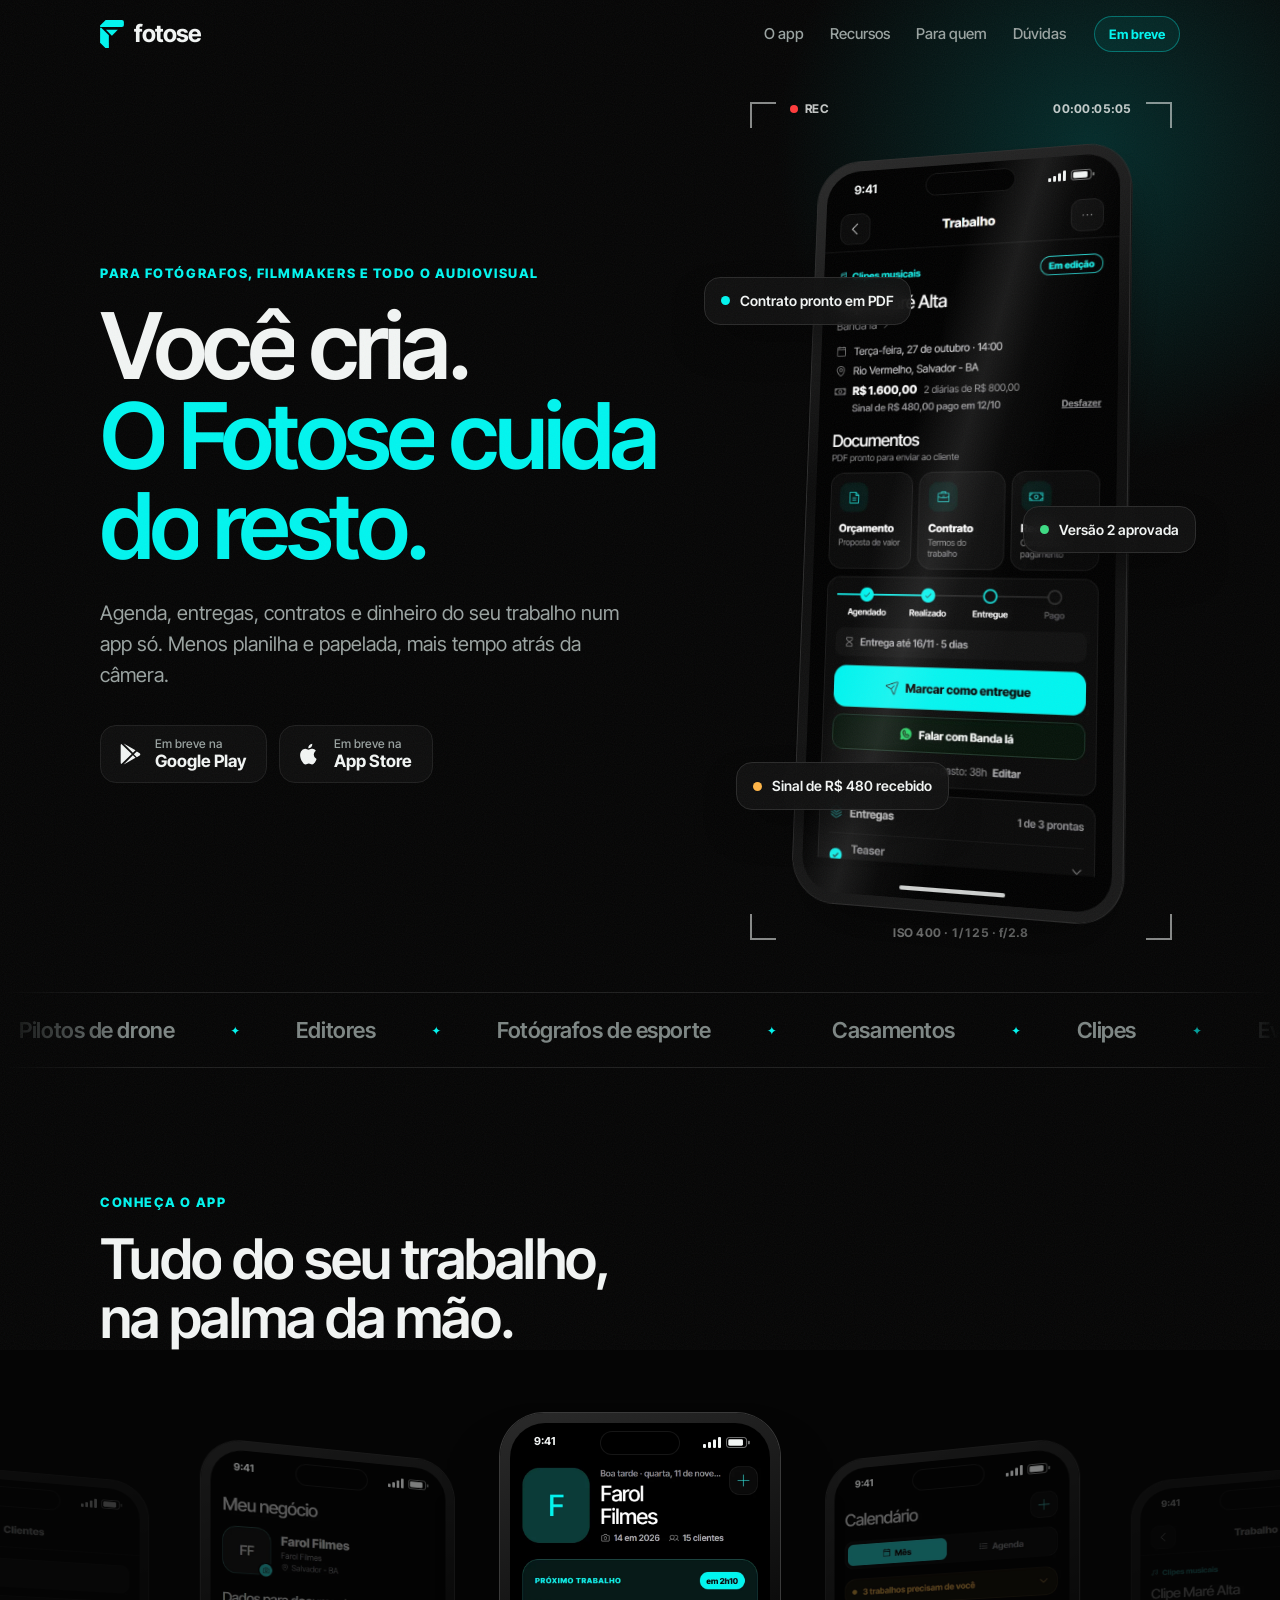
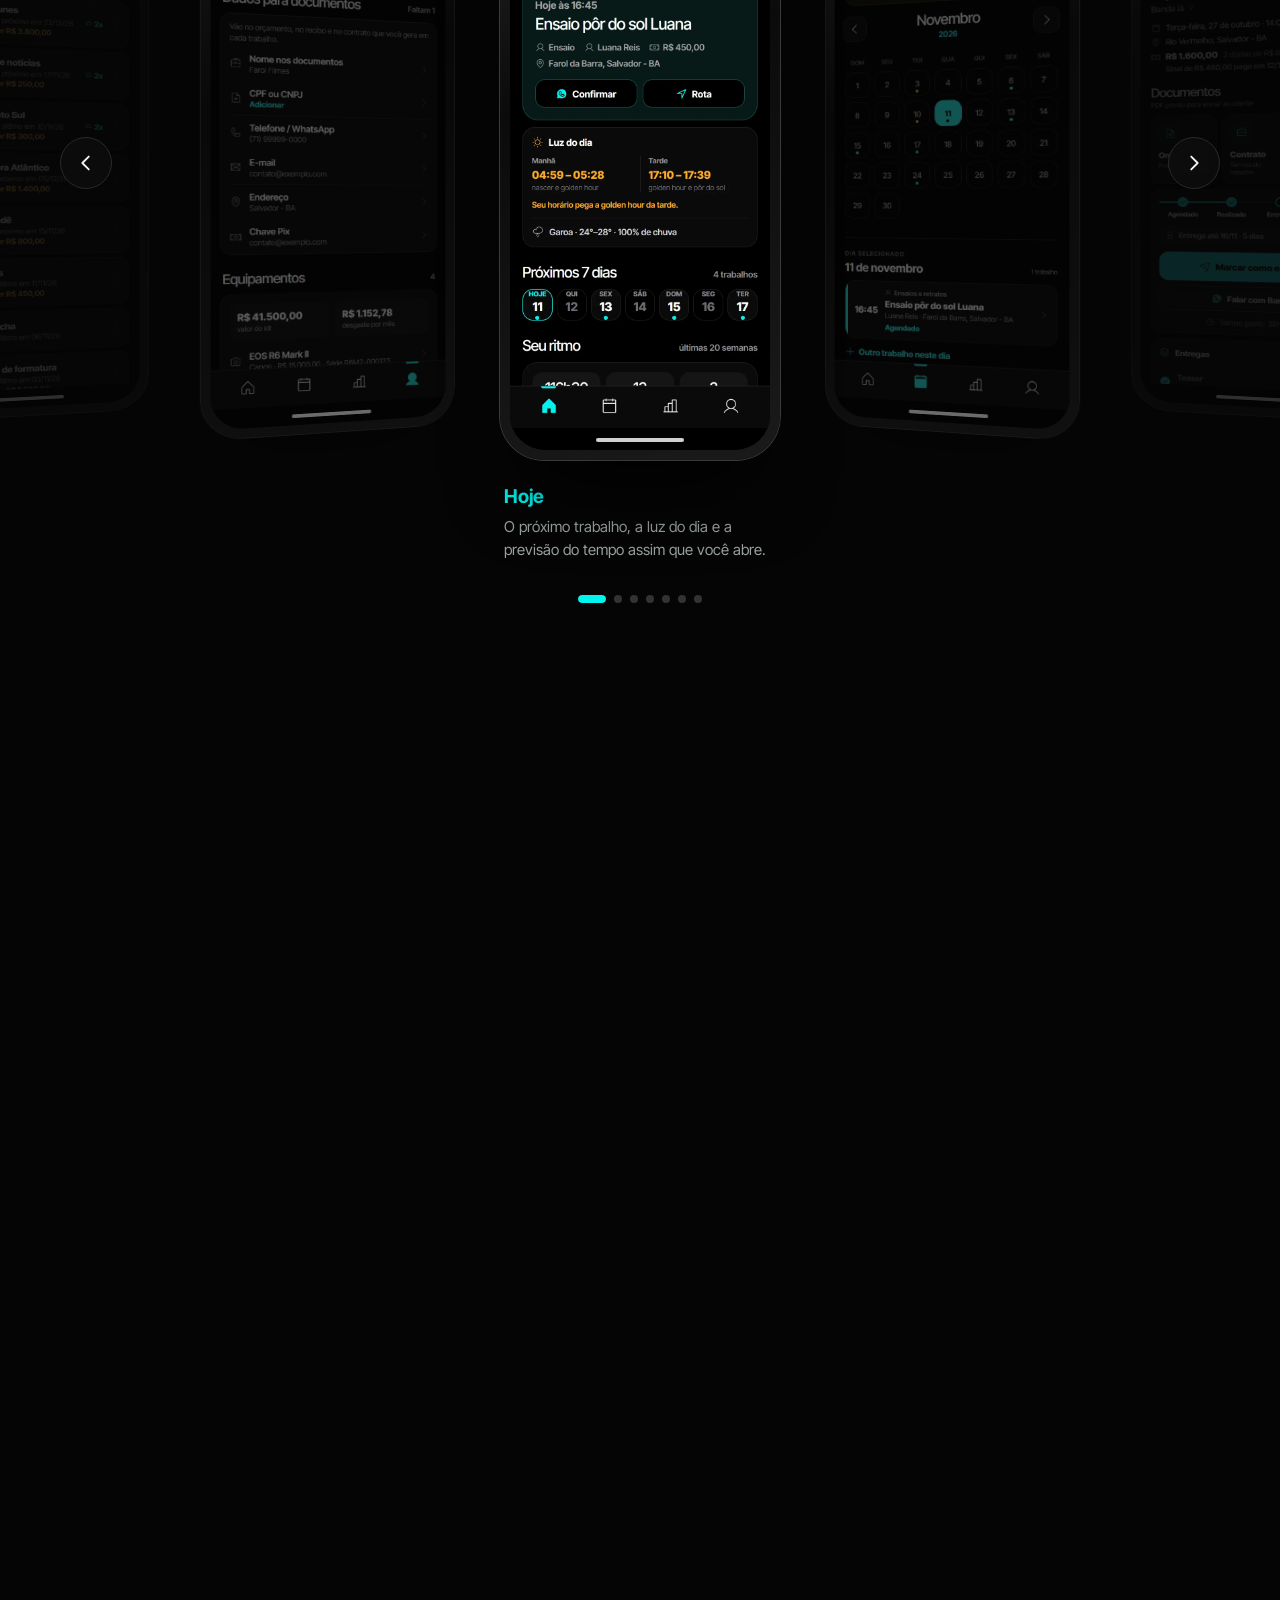
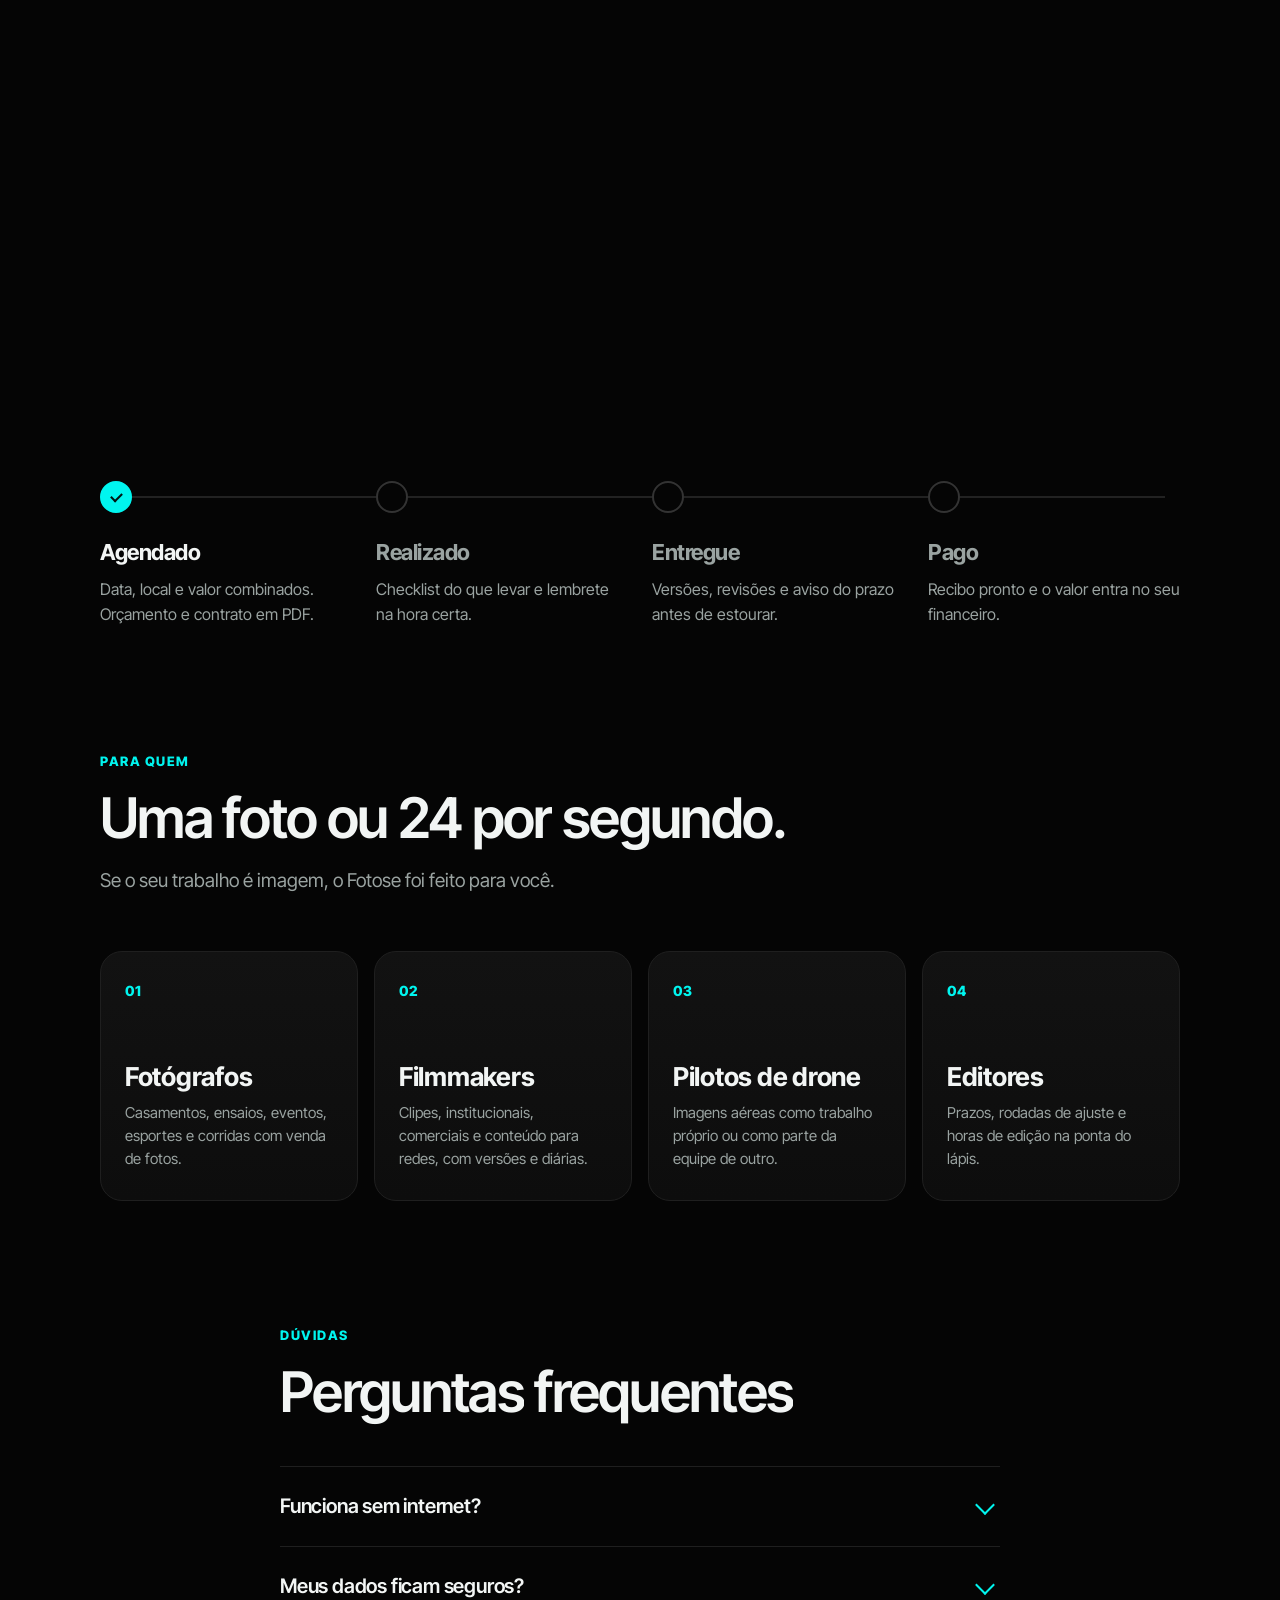
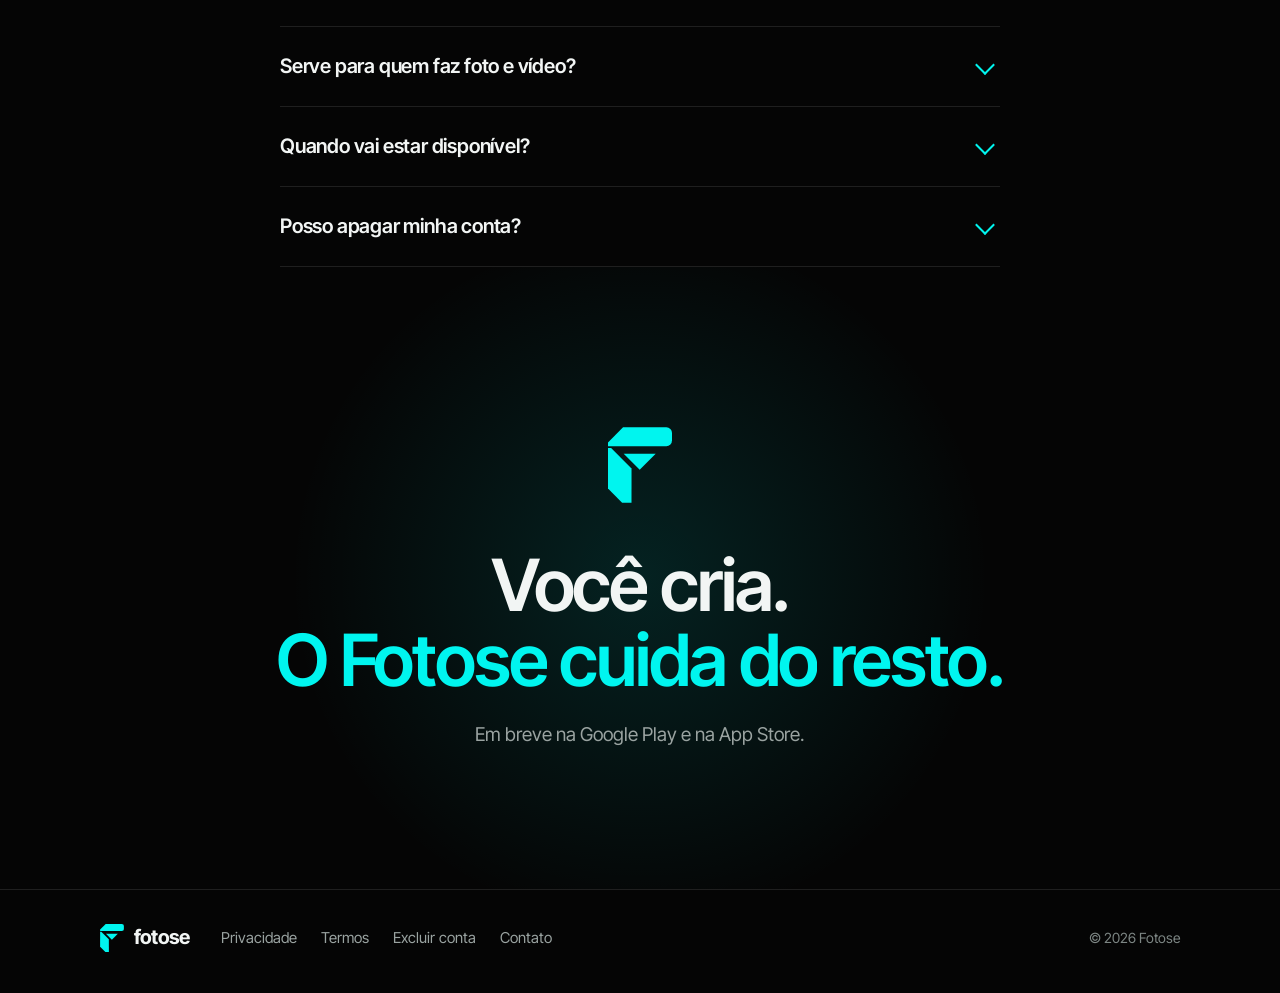
==== commit ae709053: "Site do Fotose 2026-11-11 15:24" ====
--- a/index.html
+++ b/index.html
@@ -13,8 +13,8 @@
 <link rel="preconnect" href="https://fonts.googleapis.com">
 <link rel="preconnect" href="https://fonts.gstatic.com" crossorigin>
 <link href="https://fonts.googleapis.com/css2?family=Inter+Tight:wght@400;500;600;700;800&display=swap" rel="stylesheet">
-<link rel="stylesheet" href="inicio.css">
-<link rel="stylesheet" href="movimento.css">
+<link rel="stylesheet" href="inicio.css?v=202611111524">
+<link rel="stylesheet" href="movimento.css?v=202611111524">
 </head>
 <body>
 <div class="progresso" aria-hidden="true"></div>
@@ -259,6 +259,6 @@
   </div>
 </footer>
 
-<script src="inicio.js" defer></script>
+<script src="inicio.js?v=202611111524" defer></script>
 </body>
 </html>
--- a/movimento.css
+++ b/movimento.css
@@ -234,3 +234,41 @@
 
 /* Etiquetas sempre por cima do celular */
 .heroi-celular .flutua { z-index: 10; }
+
+/* Celular (tela estreita): giro mais leve e etiquetas menores nas bordas */
+@media (max-width: 960px) {
+  .giro { animation-name: vitrine-leve; }
+  @keyframes vitrine-leve {
+    0%, 100% { transform: rotateY(6deg) rotateX(1deg) translateY(0); }
+    50% { transform: rotateY(-6deg) rotateX(-1deg) translateY(-8px); }
+  }
+  #celular-heroi { --ry: 0deg; --rx: 0deg; }
+}
+@media (max-width: 600px) {
+  .flutua { font-size: 12px; padding: 8px 11px; gap: 7px; border-radius: 12px; }
+  .f1 { left: -22px; top: 3%; }
+  .f2 { right: -22px; top: 47%; }
+  .f3 { left: -18px; bottom: 4%; }
+}
+
+/* Celular (tela estreita): sem 3D. Navegadores de celular desenham mal
+   3D com cantos arredondados (piscam, cortam, mostram a parte de trás). */
+@media (max-width: 960px) {
+  .heroi-celular, .giro, #celular-heroi { perspective: none; transform-style: flat; }
+  .giro { animation: boiar-celular 6s ease-in-out infinite; }
+  @keyframes boiar-celular { 50% { transform: translateY(-10px); } }
+  #celular-heroi { transform: none !important; animation: entrar-celular 1.2s cubic-bezier(.16,1,.3,1) both; }
+  @keyframes entrar-celular { from { opacity: 0; transform: translateY(60px) scale(0.95); } }
+  .celular-lateral, #celular-heroi::before { display: none; }
+  .reflexo { animation-duration: 6s; }
+  .grao { display: none; }
+  .carrossel-trilho { perspective: none; }
+  .slide, .slide.ativo { transform: scale(calc(1 - var(--dist, 1) * 0.1)); }
+}
+
+/* Celular: o início nunca some nem desliza ao rolar, e as etiquetas não
+   usam desfoque de fundo (pisca no Android sobre algo que se mexe). */
+@media (max-width: 960px) {
+  .heroi-grade { opacity: 1 !important; transform: none !important; }
+  .flutua { transform: none !important; backdrop-filter: none; -webkit-backdrop-filter: none; background: #141414; }
+}
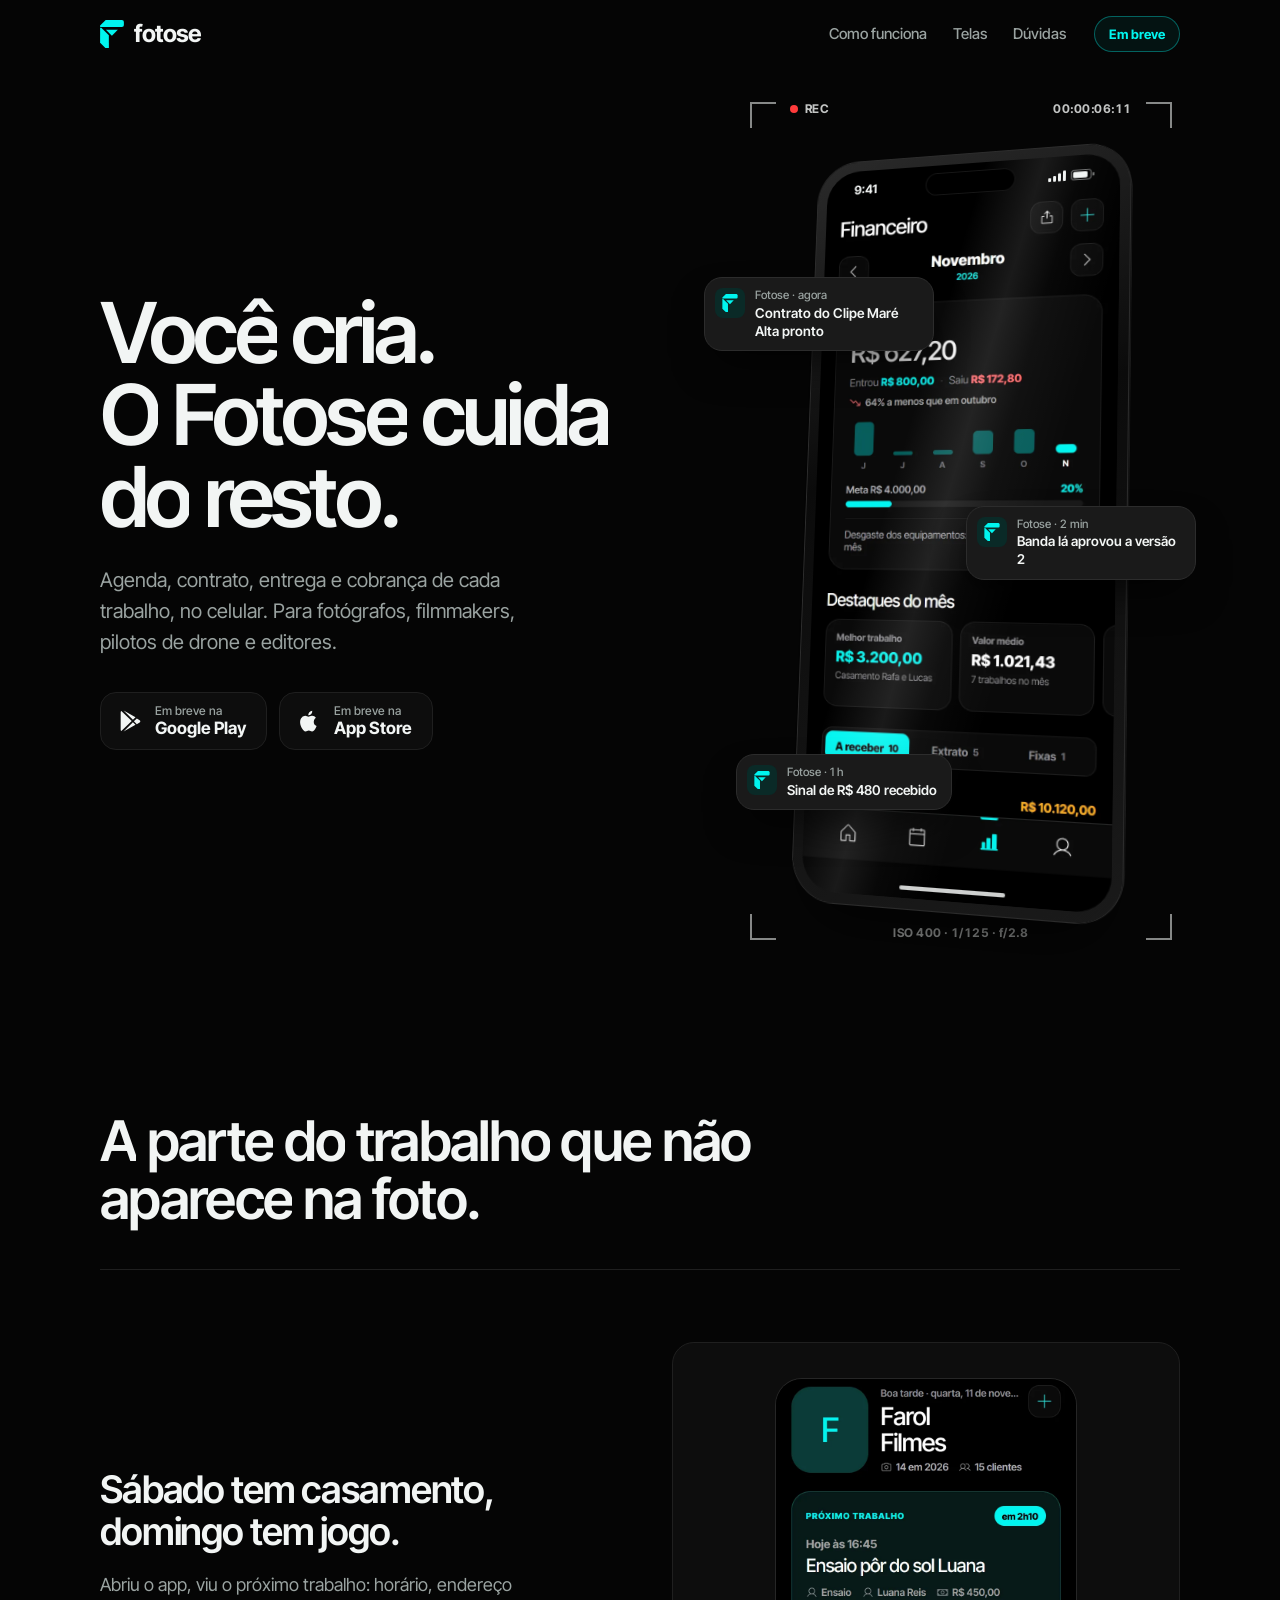
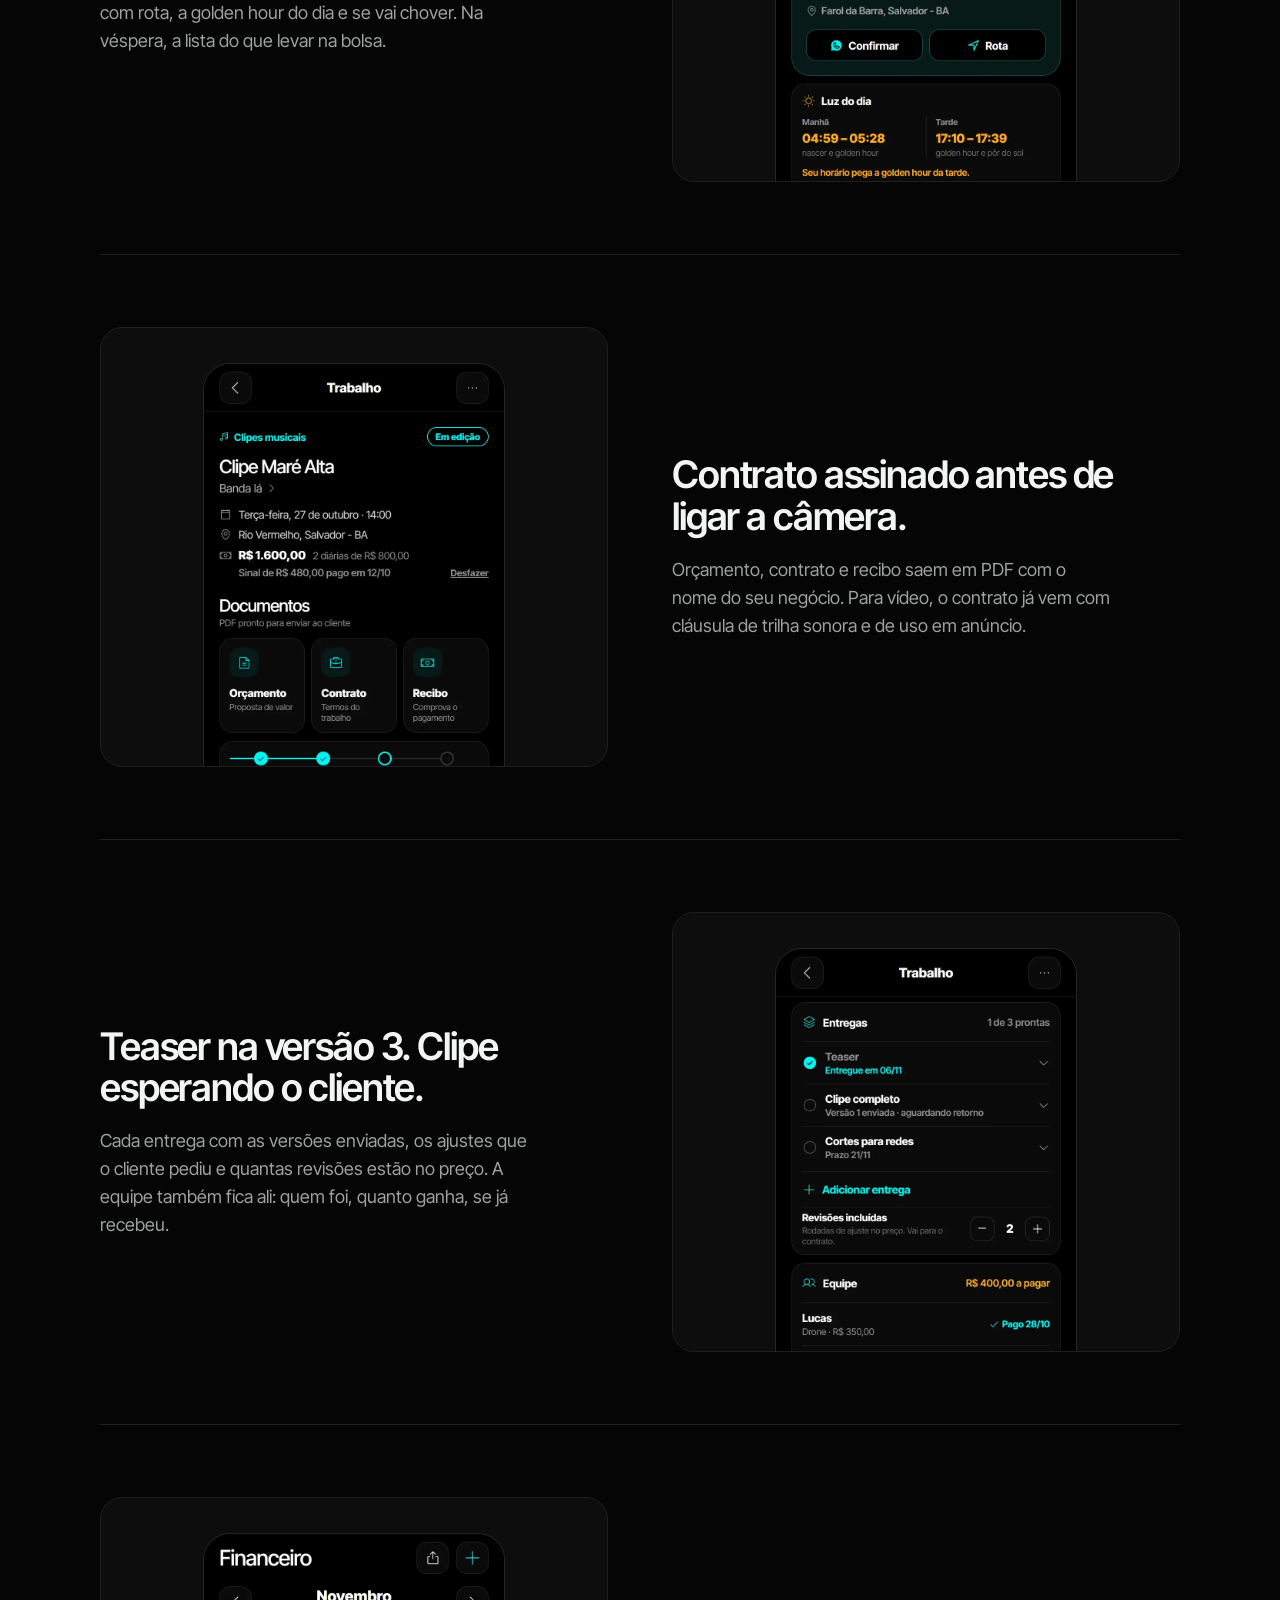
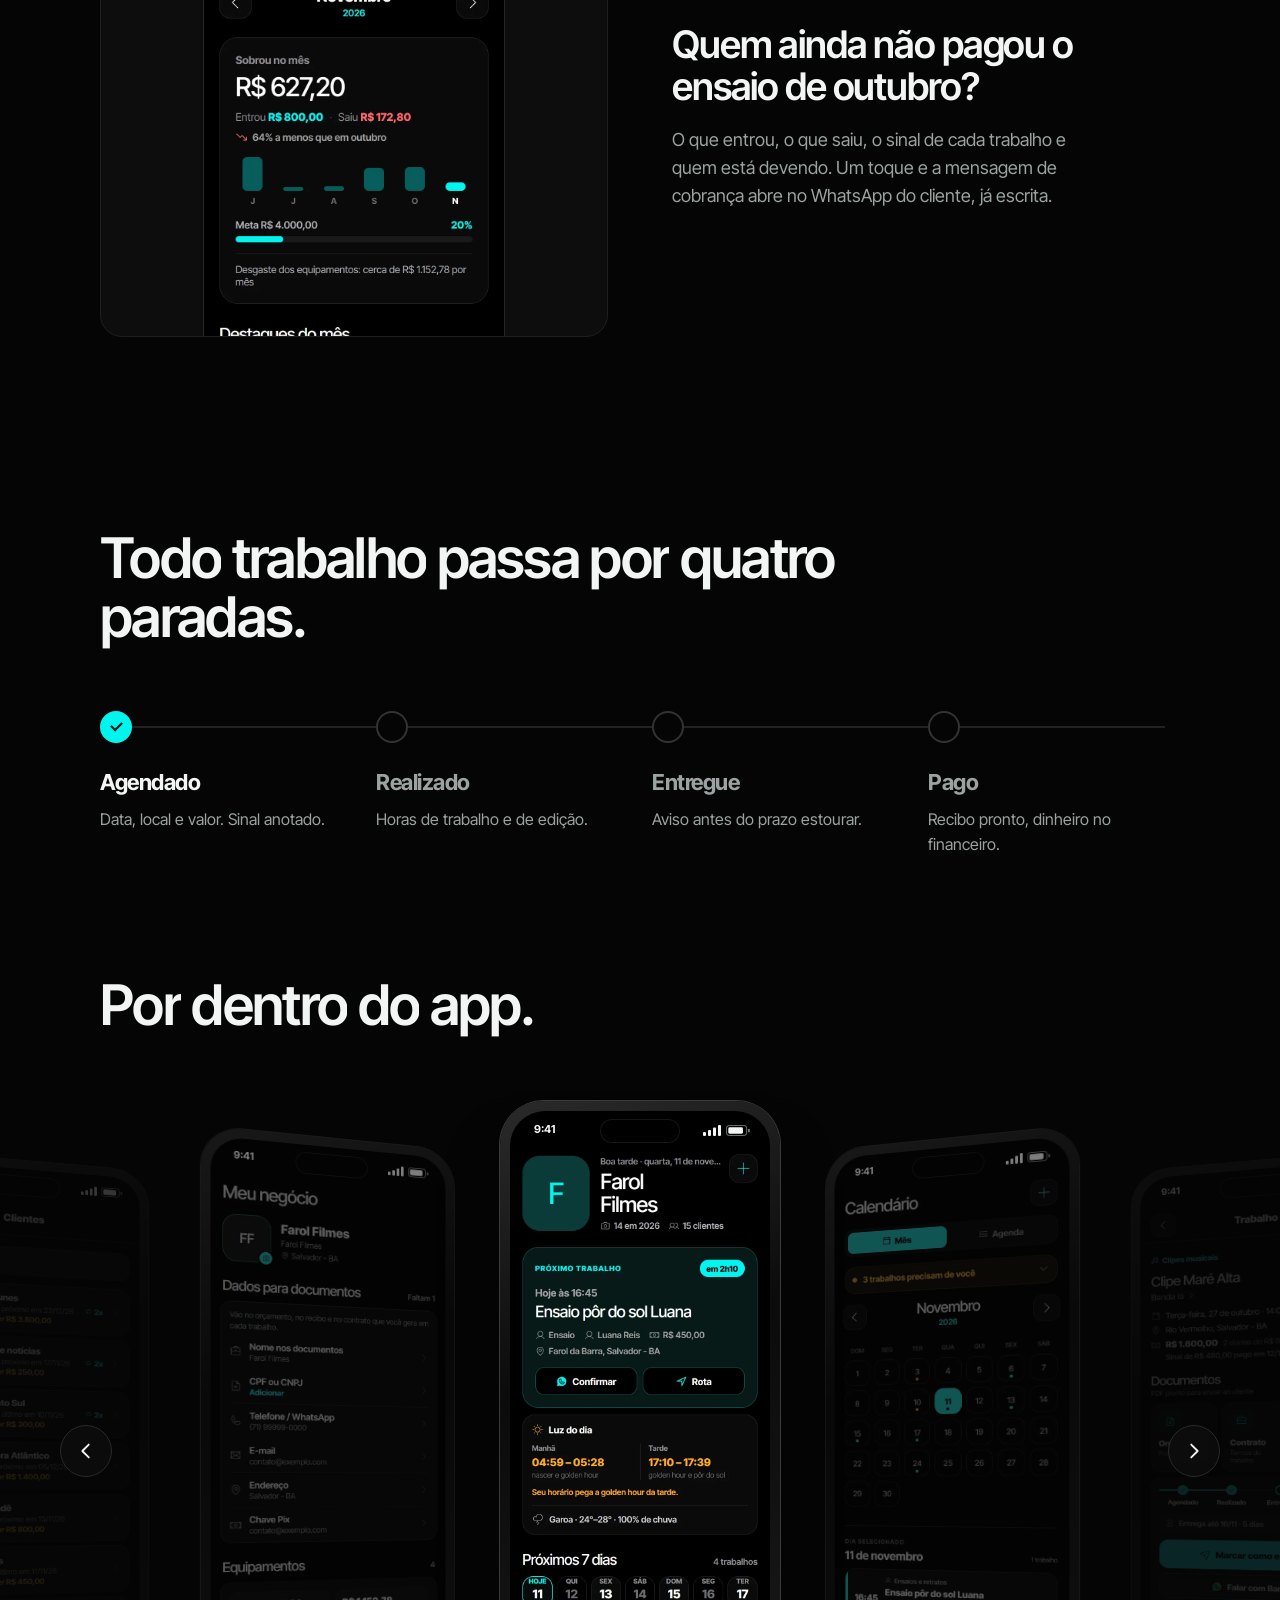
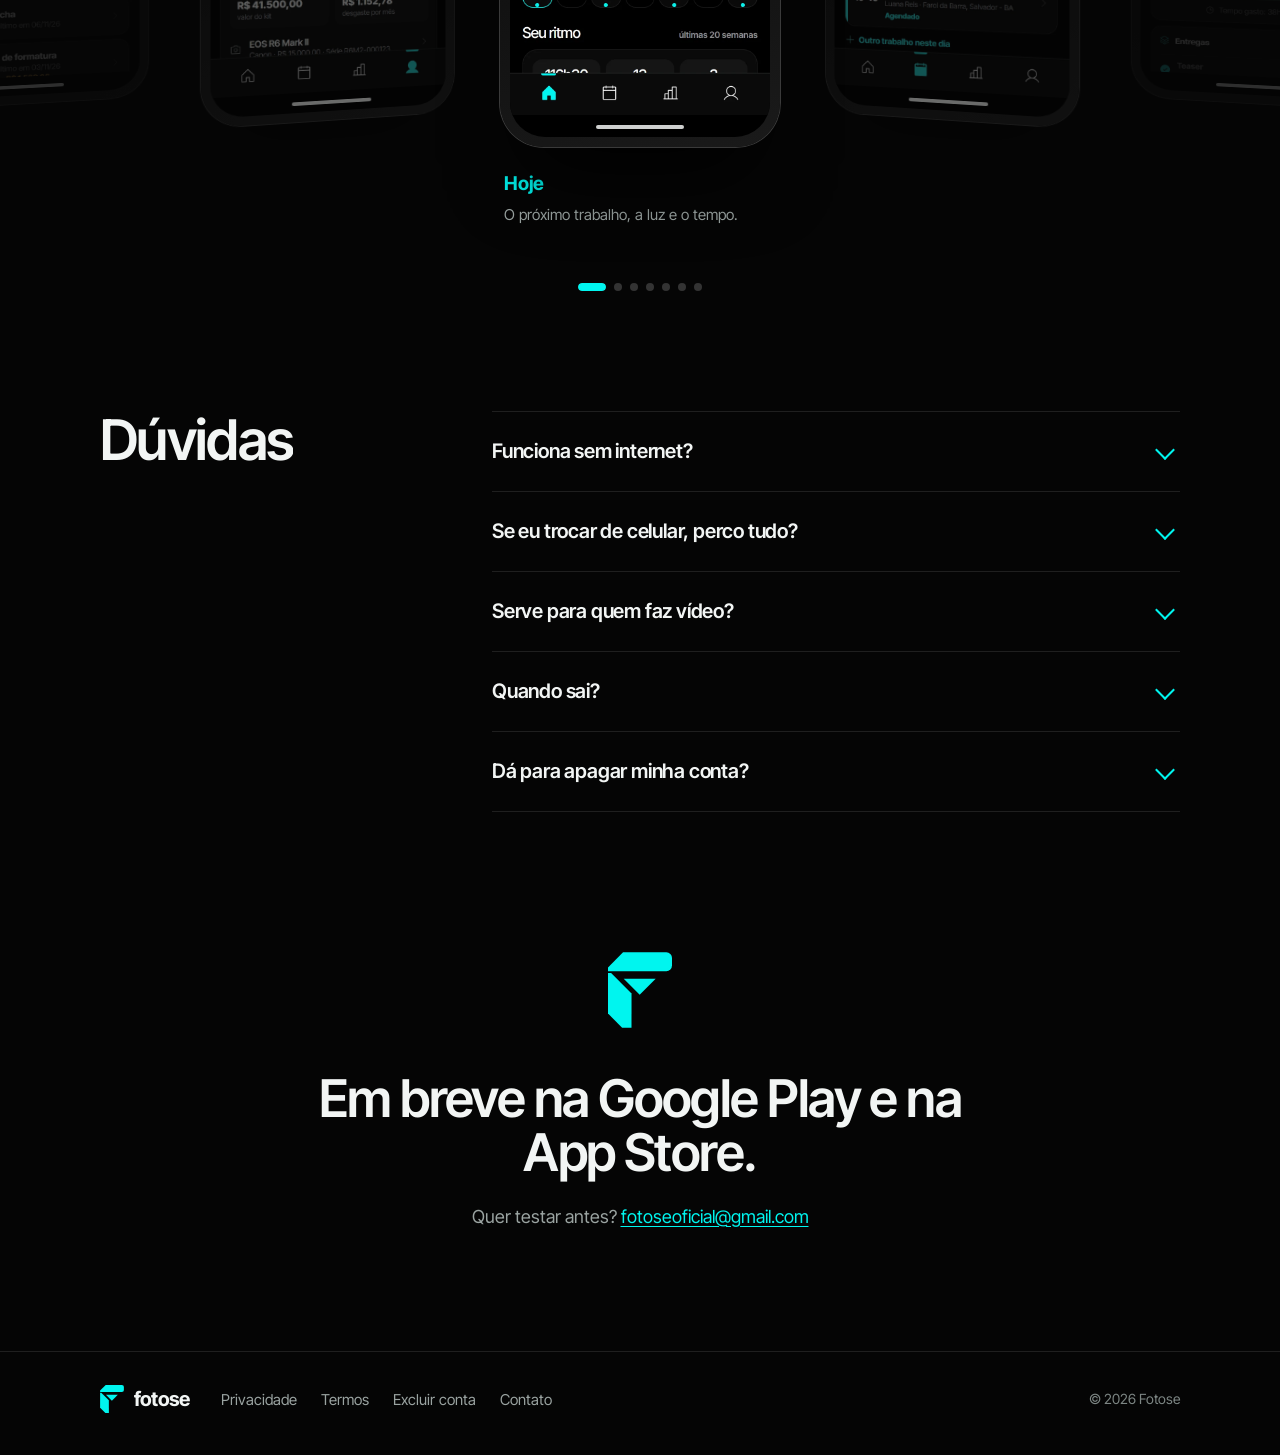
==== commit edc43f14: "Site do Fotose 2026-11-11 15:40" ====
--- a/index.html
+++ b/index.html
@@ -4,21 +4,20 @@
 <meta charset="utf-8">
 <meta name="viewport" content="width=device-width, initial-scale=1">
 <title>Fotose · Você cria. O Fotose cuida do resto.</title>
-<meta name="description" content="Agenda, entregas, contratos e financeiro para fotógrafos, filmmakers e todo profissional do audiovisual. Em breve na Google Play e na App Store.">
+<meta name="description" content="Agenda, contrato, entrega e cobrança de cada trabalho, no celular. Para fotógrafos, filmmakers, pilotos de drone e editores. Em breve na Google Play e na App Store.">
 <meta name="theme-color" content="#050505">
 <meta property="og:title" content="Fotose">
-<meta property="og:description" content="Você cria. O Fotose cuida do resto: agenda, entregas, contratos e financeiro para quem vive de foto e vídeo.">
+<meta property="og:description" content="Você cria. O Fotose cuida do resto: agenda, contrato, entrega e cobrança de cada trabalho, no celular.">
 <meta property="og:image" content="https://fotose.com.br/icone.png">
 <link rel="icon" href="favicon.png" type="image/png">
 <link rel="preconnect" href="https://fonts.googleapis.com">
 <link rel="preconnect" href="https://fonts.gstatic.com" crossorigin>
 <link href="https://fonts.googleapis.com/css2?family=Inter+Tight:wght@400;500;600;700;800&display=swap" rel="stylesheet">
-<link rel="stylesheet" href="inicio.css?v=202611111524">
-<link rel="stylesheet" href="movimento.css?v=202611111524">
+<link rel="stylesheet" href="inicio.css?v=202611111540">
+<link rel="stylesheet" href="movimento.css?v=202611111540">
 </head>
 <body>
 <div class="progresso" aria-hidden="true"></div>
-<div class="grao" aria-hidden="true"></div>
 
 <svg width="0" height="0" style="position:absolute" aria-hidden="true">
   <symbol id="simbolo" viewBox="0 0 204 240">
@@ -35,9 +34,8 @@
       <span>fotose</span>
     </a>
     <nav class="menu" aria-label="Seções">
-      <a href="#telas">O app</a>
-      <a href="#recursos">Recursos</a>
-      <a href="#para-quem">Para quem</a>
+      <a href="#dia-a-dia">Como funciona</a>
+      <a href="#telas">Telas</a>
       <a href="#duvidas">Dúvidas</a>
     </nav>
     <span class="selo-breve">Em breve</span>
@@ -48,12 +46,10 @@
 
 <!-- INÍCIO -->
 <section class="heroi" id="inicio">
-  <div class="heroi-luz" aria-hidden="true"></div>
   <div class="dentro heroi-grade">
     <div class="heroi-texto">
-      <p class="etiqueta revelar">Para fotógrafos, filmmakers e todo o audiovisual</p>
-      <h1 class="dividir">Você cria.<br><span class="destaque">O Fotose cuida do resto.</span></h1>
-      <p class="heroi-sub revelar">Agenda, entregas, contratos e dinheiro do seu trabalho num app só. Menos planilha e papelada, mais tempo atrás da câmera.</p>
+      <h1 class="dividir">Você cria.<br>O Fotose cuida do resto.</h1>
+      <p class="heroi-sub revelar">Agenda, contrato, entrega e cobrança de cada trabalho, no celular. Para fotógrafos, filmmakers, pilotos de drone e editores.</p>
       <div class="lojas revelar">
         <span class="loja magnetico">
           <svg viewBox="0 0 24 24" aria-hidden="true"><path d="M4 2.8 13.6 12 4 21.2a1.4 1.4 0 0 1-.6-1.2V4a1.4 1.4 0 0 1 .6-1.2Zm10.7 10.3 2.4 2.4-11 6.3 8.6-8.7Zm3.6-3.4 2.6 1.5a1.3 1.3 0 0 1 0 2.2l-2.6 1.5-2.7-2.6 2.7-2.6ZM6.1 2.2l11 6.3-2.4 2.4-8.6-8.7Z"/></svg>
@@ -84,26 +80,78 @@
         </div>
       </div>
       </div>
-      <div class="flutua f1" data-paralaxe="-0.12"><i class="ponto"></i>Contrato pronto em PDF</div>
-      <div class="flutua f2" data-paralaxe="0.08"><i class="ponto ok"></i>Versão 2 aprovada</div>
-      <div class="flutua f3" data-paralaxe="-0.05"><i class="ponto ouro"></i>Sinal de R$ 480 recebido</div>
-    </div>
-  </div>
-</section>
-
-<!-- PROFISSÕES -->
-<div class="faixa" aria-label="Profissões atendidas">
-  <div class="faixa-trilho">
-    <span>Fotógrafos</span><span>Filmmakers</span><span>Videomakers</span><span>Pilotos de drone</span><span>Editores</span><span>Fotógrafos de esporte</span><span>Casamentos</span><span>Clipes</span><span>Eventos</span><span>Conteúdo para redes</span>
-    <span aria-hidden="true">Fotógrafos</span><span aria-hidden="true">Filmmakers</span><span aria-hidden="true">Videomakers</span><span aria-hidden="true">Pilotos de drone</span><span aria-hidden="true">Editores</span><span aria-hidden="true">Fotógrafos de esporte</span><span aria-hidden="true">Casamentos</span><span aria-hidden="true">Clipes</span><span aria-hidden="true">Eventos</span><span aria-hidden="true">Conteúdo para redes</span>
-  </div>
-</div>
+      <div class="flutua f1" data-paralaxe="-0.12" aria-hidden="true">
+        <svg class="notif-icone"><use href="#simbolo"/></svg>
+        <span><small>Fotose · agora</small>Contrato do Clipe Maré Alta pronto</span>
+      </div>
+      <div class="flutua f2" data-paralaxe="0.08" aria-hidden="true">
+        <svg class="notif-icone"><use href="#simbolo"/></svg>
+        <span><small>Fotose · 2 min</small>Banda Iá aprovou a versão 2</span>
+      </div>
+      <div class="flutua f3" data-paralaxe="-0.05" aria-hidden="true">
+        <svg class="notif-icone"><use href="#simbolo"/></svg>
+        <span><small>Fotose · 1 h</small>Sinal de R$ 480 recebido</span>
+      </div>
+    </div>
+  </div>
+</section>
+
+<!-- DIA A DIA -->
+<section class="secao" id="dia-a-dia">
+  <div class="dentro">
+    <h2 class="dividir abre">A parte do trabalho que não aparece na foto.</h2>
+
+    <article class="linha revelar">
+      <div class="linha-texto">
+        <h3>Sábado tem casamento, domingo tem jogo.</h3>
+        <p>Abriu o app, viu o próximo trabalho: horário, endereço com rota, a golden hour do dia e se vai chover. Na véspera, a lista do que levar na bolsa.</p>
+      </div>
+      <figure class="linha-tela"><img src="telas/hoje.webp" alt="Tela Hoje com o próximo trabalho, luz do dia e previsão" loading="lazy"></figure>
+    </article>
+
+    <article class="linha linha-inversa revelar">
+      <div class="linha-texto">
+        <h3>Contrato assinado antes de ligar a câmera.</h3>
+        <p>Orçamento, contrato e recibo saem em PDF com o nome do seu negócio. Para vídeo, o contrato já vem com cláusula de trilha sonora e de uso em anúncio.</p>
+      </div>
+      <figure class="linha-tela"><img src="telas/trabalho.webp" alt="Tela de um trabalho com orçamento, contrato e recibo" loading="lazy"></figure>
+    </article>
+
+    <article class="linha revelar">
+      <div class="linha-texto">
+        <h3>Teaser na versão 3. Clipe esperando o cliente.</h3>
+        <p>Cada entrega com as versões enviadas, os ajustes que o cliente pediu e quantas revisões estão no preço. A equipe também fica ali: quem foi, quanto ganha, se já recebeu.</p>
+      </div>
+      <figure class="linha-tela"><img src="telas/entregas.webp" alt="Entregas com versões, equipe e material bruto" loading="lazy"></figure>
+    </article>
+
+    <article class="linha linha-inversa revelar">
+      <div class="linha-texto">
+        <h3>Quem ainda não pagou o ensaio de outubro?</h3>
+        <p>O que entrou, o que saiu, o sinal de cada trabalho e quem está devendo. Um toque e a mensagem de cobrança abre no WhatsApp do cliente, já escrita.</p>
+      </div>
+      <figure class="linha-tela"><img src="telas/financeiro.webp" alt="Financeiro com entradas, saídas e valores a receber" loading="lazy"></figure>
+    </article>
+  </div>
+</section>
+
+<!-- ETAPAS -->
+<section class="secao etapas-secao">
+  <div class="dentro">
+    <h2 class="dividir">Todo trabalho passa por quatro paradas.</h2>
+    <ol class="etapas" id="etapas">
+      <li><span class="bolinha"></span><strong>Agendado</strong><p>Data, local e valor. Sinal anotado.</p></li>
+      <li><span class="bolinha"></span><strong>Realizado</strong><p>Horas de trabalho e de edição.</p></li>
+      <li><span class="bolinha"></span><strong>Entregue</strong><p>Aviso antes do prazo estourar.</p></li>
+      <li><span class="bolinha"></span><strong>Pago</strong><p>Recibo pronto, dinheiro no financeiro.</p></li>
+    </ol>
+  </div>
+</section>
 
 <!-- CARROSSEL -->
 <section class="secao" id="telas">
   <div class="dentro">
-    <p class="etiqueta revelar">Conheça o app</p>
-    <h2 class="dividir">Tudo do seu trabalho,<br>na palma da mão.</h2>
+    <h2 class="dividir">Por dentro do app.</h2>
   </div>
   <div class="carrossel">
     <button class="seta seta-ant" type="button" aria-label="Tela anterior">
@@ -112,31 +160,31 @@
     <div class="carrossel-trilho" id="carrossel" tabindex="0" aria-label="Telas do app">
       <figure class="slide">
         <div class="celular"><div class="celular-tela"><img src="telas/hoje.webp" alt="Tela Hoje" loading="lazy"></div></div>
-        <figcaption><strong>Hoje</strong>O próximo trabalho, a luz do dia e a previsão do tempo assim que você abre.</figcaption>
+        <figcaption><strong>Hoje</strong>O próximo trabalho, a luz e o tempo.</figcaption>
       </figure>
       <figure class="slide">
         <div class="celular"><div class="celular-tela"><img src="telas/calendario.webp" alt="Calendário" loading="lazy"></div></div>
-        <figcaption><strong>Calendário</strong>Seu mês num olhar, com aviso do que está precisando de você.</figcaption>
+        <figcaption><strong>Calendário</strong>O mês inteiro e o que está atrasado.</figcaption>
       </figure>
       <figure class="slide">
         <div class="celular"><div class="celular-tela"><img src="telas/trabalho.webp" alt="Trabalho" loading="lazy"></div></div>
-        <figcaption><strong>Cada trabalho</strong>Orçamento, contrato e recibo em PDF, do agendado ao pago.</figcaption>
+        <figcaption><strong>Trabalho</strong>Documentos e o andamento até o pagamento.</figcaption>
       </figure>
       <figure class="slide">
         <div class="celular"><div class="celular-tela"><img src="telas/entregas.webp" alt="Entregas, equipe e material bruto" loading="lazy"></div></div>
-        <figcaption><strong>Entregas e equipe</strong>Versões, revisões, cachê da equipe e onde está o material bruto.</figcaption>
+        <figcaption><strong>Entregas e equipe</strong>Versões, cachês e onde está o material bruto.</figcaption>
       </figure>
       <figure class="slide">
         <div class="celular"><div class="celular-tela"><img src="telas/financeiro.webp" alt="Financeiro" loading="lazy"></div></div>
-        <figcaption><strong>Financeiro</strong>Quanto entrou, quanto saiu, quem está devendo e sua meta do mês.</figcaption>
+        <figcaption><strong>Financeiro</strong>Quanto sobrou no mês e a sua meta.</figcaption>
       </figure>
       <figure class="slide">
         <div class="celular"><div class="celular-tela"><img src="telas/clientes.webp" alt="Clientes" loading="lazy"></div></div>
-        <figcaption><strong>Clientes</strong>Quem volta sempre, quem falta pagar e conversa direto no WhatsApp.</figcaption>
+        <figcaption><strong>Clientes</strong>Quem volta sempre e quem falta pagar.</figcaption>
       </figure>
       <figure class="slide">
         <div class="celular"><div class="celular-tela"><img src="telas/perfil.webp" alt="Meu negócio" loading="lazy"></div></div>
-        <figcaption><strong>Meu negócio</strong>Seus dados nos documentos e o valor e o desgaste dos equipamentos.</figcaption>
+        <figcaption><strong>Meu negócio</strong>Seus dados e o desgaste do equipamento.</figcaption>
       </figure>
     </div>
     <button class="seta seta-prox" type="button" aria-label="Próxima tela">
@@ -146,91 +194,16 @@
   <div class="pontos" id="pontos" aria-hidden="true"></div>
 </section>
 
-<!-- RECURSOS -->
-<section class="secao" id="recursos">
-  <div class="dentro">
-    <p class="etiqueta revelar">Recursos</p>
-    <h2 class="dividir">Feito para a rotina<br>de quem trabalha com imagem.</h2>
-    <div class="recursos">
-      <article class="recurso revelar">
-        <div class="recurso-icone"><svg viewBox="0 0 24 24"><rect x="3" y="5" width="18" height="16" rx="3"/><path d="M3 10h18M8 3v4M16 3v4"/></svg></div>
-        <h3>Agenda que pensa junto</h3>
-        <p>Horário, local com rota, luz do dia, golden hour e previsão do tempo para cada trabalho.</p>
-      </article>
-      <article class="recurso revelar">
-        <div class="recurso-icone"><svg viewBox="0 0 24 24"><path d="M7 3h7l5 5v13H7z"/><path d="M14 3v5h5M10 13h6M10 17h6"/></svg></div>
-        <h3>Orçamento, contrato e recibo</h3>
-        <p>PDF com o nome do seu negócio, pronto para mandar ao cliente em segundos.</p>
-      </article>
-      <article class="recurso revelar">
-        <div class="recurso-icone"><svg viewBox="0 0 24 24"><path d="m12 3 9 5-9 5-9-5z"/><path d="m3 13 9 5 9-5"/></svg></div>
-        <h3>Entregas com versões</h3>
-        <p>Teaser, filme, cortes para redes. Cada versão enviada, os ajustes pedidos e o que já foi aprovado.</p>
-      </article>
-      <article class="recurso revelar">
-        <div class="recurso-icone"><svg viewBox="0 0 24 24"><circle cx="9" cy="8" r="3.5"/><path d="M2.5 20a6.5 6.5 0 0 1 13 0"/><circle cx="17" cy="9" r="2.5"/><path d="M16 14.2a5 5 0 0 1 5.5 4.8"/></svg></div>
-        <h3>Equipe e diárias</h3>
-        <p>Segundo câmera, drone, assistente: cachê de cada um e cobrança por diária ou valor fechado.</p>
-      </article>
-      <article class="recurso revelar">
-        <div class="recurso-icone"><svg viewBox="0 0 24 24"><path d="M4 19V10M10 19V5M16 19v-7M22 19H2"/></svg></div>
-        <h3>Financeiro sem planilha</h3>
-        <p>Entradas, despesas, sinal, quem está devendo e quanto sobrou no mês. Tudo somado sozinho.</p>
-      </article>
-      <article class="recurso revelar">
-        <div class="recurso-icone"><svg viewBox="0 0 24 24"><path d="M20 12a8 8 0 0 1-11.8 7L4 20l1.1-4A8 8 0 1 1 20 12Z"/><path d="M9 10c.5 2 2 3.5 4 4"/></svg></div>
-        <h3>Clientes no WhatsApp</h3>
-        <p>Confirmar horário, mandar versão, lembrar do pagamento: a mensagem já vem escrita.</p>
-      </article>
-    </div>
-  </div>
-</section>
-
-<!-- ETAPAS -->
-<section class="secao etapas-secao">
-  <div class="numeros dentro">
-    <div class="numero revelar"><strong data-contar="3">0</strong><span>documentos em PDF por trabalho</span></div>
-    <div class="numero revelar"><strong data-contar="12">0</strong><span>tipos de trabalho, de casamento a clipe</span></div>
-    <div class="numero revelar"><strong data-contar="1">0</strong><span>app no lugar da planilha, do bloco de notas e do Canva</span></div>
-  </div>
-  <div class="dentro">
-    <p class="etiqueta revelar">Do primeiro contato ao pagamento</p>
-    <h2 class="dividir">Cada trabalho anda sozinho<br>até o dinheiro cair.</h2>
-    <ol class="etapas" id="etapas">
-      <li><span class="bolinha"></span><strong>Agendado</strong><p>Data, local e valor combinados. Orçamento e contrato em PDF.</p></li>
-      <li><span class="bolinha"></span><strong>Realizado</strong><p>Checklist do que levar e lembrete na hora certa.</p></li>
-      <li><span class="bolinha"></span><strong>Entregue</strong><p>Versões, revisões e aviso do prazo antes de estourar.</p></li>
-      <li><span class="bolinha"></span><strong>Pago</strong><p>Recibo pronto e o valor entra no seu financeiro.</p></li>
-    </ol>
-  </div>
-</section>
-
-<!-- PARA QUEM -->
-<section class="secao" id="para-quem">
-  <div class="dentro">
-    <p class="etiqueta revelar">Para quem</p>
-    <h2 class="dividir">Uma foto ou 24 por segundo.</h2>
-    <p class="secao-sub revelar">Se o seu trabalho é imagem, o Fotose foi feito para você.</p>
-    <div class="perfis">
-      <div class="perfil revelar"><span class="perfil-num">01</span><h3>Fotógrafos</h3><p>Casamentos, ensaios, eventos, esportes e corridas com venda de fotos.</p></div>
-      <div class="perfil revelar"><span class="perfil-num">02</span><h3>Filmmakers</h3><p>Clipes, institucionais, comerciais e conteúdo para redes, com versões e diárias.</p></div>
-      <div class="perfil revelar"><span class="perfil-num">03</span><h3>Pilotos de drone</h3><p>Imagens aéreas como trabalho próprio ou como parte da equipe de outro.</p></div>
-      <div class="perfil revelar"><span class="perfil-num">04</span><h3>Editores</h3><p>Prazos, rodadas de ajuste e horas de edição na ponta do lápis.</p></div>
-    </div>
-  </div>
-</section>
-
 <!-- DÚVIDAS -->
 <section class="secao" id="duvidas">
-  <div class="dentro estreito">
-    <p class="etiqueta revelar">Dúvidas</p>
-    <h2 class="dividir">Perguntas frequentes</h2>
+  <div class="dentro duvidas-grade">
+    <h2 class="dividir">Dúvidas</h2>
     <div class="duvidas">
-      <details class="revelar"><summary>Funciona sem internet?</summary><p>Sim. Tudo fica salvo no seu celular primeiro, e vai para a nuvem quando a internet voltar.</p></details>
-      <details class="revelar"><summary>Meus dados ficam seguros?</summary><p>Cada conta só enxerga os próprios dados, e a cópia na nuvem serve de backup se você trocar de celular. Veja a <a href="privacidade.html">Política de Privacidade</a>.</p></details>
-      <details class="revelar"><summary>Serve para quem faz foto e vídeo?</summary><p>Sim. Tem categorias para clipes, institucionais e conteúdo para redes, entregas com versões, equipe, diárias e cláusulas de contrato para vídeo.</p></details>
-      <details class="revelar"><summary>Quando vai estar disponível?</summary><p>Em breve na Google Play e na App Store. Quer saber antes? Escreva para <a href="mailto:fotoseoficial@gmail.com">fotoseoficial@gmail.com</a>.</p></details>
-      <details class="revelar"><summary>Posso apagar minha conta?</summary><p>Quando quiser, pelo próprio app. Veja <a href="excluir-conta.html">como excluir a conta</a>.</p></details>
+      <details class="revelar"><summary>Funciona sem internet?</summary><p>Funciona. Tudo fica salvo no celular e vai para a nuvem quando a internet voltar. No estádio sem sinal ou na fazenda do casamento, dá para usar normal.</p></details>
+      <details class="revelar"><summary>Se eu trocar de celular, perco tudo?</summary><p>Não. Entrando com a mesma conta, seus trabalhos, clientes e financeiro voltam. Cada conta só enxerga os próprios dados. Detalhes na <a href="privacidade.html">Política de Privacidade</a>.</p></details>
+      <details class="revelar"><summary>Serve para quem faz vídeo?</summary><p>Serve. Tem clipes, institucionais e conteúdo para redes, entregas com versões, cobrança por diária, equipe com cachê e contrato com cláusulas de vídeo.</p></details>
+      <details class="revelar"><summary>Quando sai?</summary><p>Em breve na Google Play e na App Store. Quer testar antes? Escreve para <a href="mailto:fotoseoficial@gmail.com">fotoseoficial@gmail.com</a>.</p></details>
+      <details class="revelar"><summary>Dá para apagar minha conta?</summary><p>Dá, pelo próprio app, quando quiser. Veja <a href="excluir-conta.html">como excluir a conta</a>.</p></details>
     </div>
   </div>
 </section>
@@ -239,8 +212,8 @@
 <section class="final">
   <div class="dentro">
     <svg class="final-simbolo" aria-hidden="true"><use href="#simbolo"/></svg>
-    <h2 class="dividir">Você cria.<br><span class="destaque">O Fotose cuida do resto.</span></h2>
-    <p class="revelar">Em breve na Google Play e na App Store.</p>
+    <h2>Em breve na Google Play e na App Store.</h2>
+    <p>Quer testar antes? <a href="mailto:fotoseoficial@gmail.com">fotoseoficial@gmail.com</a></p>
   </div>
 </section>
 
@@ -259,6 +232,6 @@
   </div>
 </footer>
 
-<script src="inicio.js?v=202611111524" defer></script>
+<script src="inicio.js?v=202611111540" defer></script>
 </body>
 </html>
--- a/inicio.css
+++ b/inicio.css
@@ -378,3 +378,78 @@
   .revelar { transform: none; transition: opacity 0.9s ease; transition-delay: var(--atraso, 0s); }
   .heroi-luz, .faixa-trilho, .flutua { animation: none; }
 }
+
+/* =========================================================
+   VERSÃO EDITORIAL (sem cara de template)
+   ========================================================= */
+.heroi h1 { font-size: clamp(44px, 6.6vw, 84px); }
+.heroi-sub { max-width: 470px; }
+.final::before { display: none; }
+
+/* Etiquetas do início como notificação de celular */
+.flutua {
+  align-items: flex-start; gap: 10px;
+  padding: 10px 14px 10px 10px;
+  background: #1a1a1a; border: 1px solid #2c2c2c; border-radius: 18px;
+  font-size: 13.5px; font-weight: 600; line-height: 1.3;
+  white-space: normal; max-width: 230px;
+  backdrop-filter: none; -webkit-backdrop-filter: none;
+}
+.flutua small { display: block; font-size: 11.5px; font-weight: 500; color: var(--suave); margin-bottom: 2px; }
+.notif-icone {
+  flex: 0 0 auto; width: 30px; height: 30px; padding: 6px 7px;
+  border-radius: 8px; background: #0a2a27; fill: var(--ciano);
+}
+
+/* O dia a dia: texto e tela de verdade, em linhas alternadas */
+.abre { max-width: 760px; margin-bottom: 40px; }
+.linha {
+  display: grid; grid-template-columns: 1fr 1fr; align-items: center; gap: 64px;
+  padding: 72px 0; border-top: 1px solid var(--borda);
+}
+.linha-inversa .linha-texto { order: 2; }
+.linha-texto h3 { font-size: clamp(26px, 3vw, 38px); font-weight: 600; letter-spacing: -0.03em; line-height: 1.1; }
+.linha-texto p { color: var(--suave); font-size: 18px; margin-top: 18px; max-width: 440px; }
+.linha-tela {
+  margin: 0; height: 440px; overflow: hidden;
+  border-radius: 22px; border: 1px solid var(--borda); background: var(--cartao);
+  display: flex; justify-content: center; padding-top: 36px;
+}
+.linha-tela img {
+  width: 300px; height: auto; align-self: flex-start;
+  border-radius: 26px 26px 0 0; box-shadow: 0 0 0 1px #262626;
+  transform: translateY(40px); transition: transform 1.4s cubic-bezier(.16,1,.3,1);
+}
+.linha.visivel .linha-tela img { transform: none; }
+
+.etapas-secao h2, #telas h2 { max-width: 760px; }
+
+/* Dúvidas em duas colunas */
+.duvidas-grade { display: grid; grid-template-columns: 1fr 2fr; gap: 48px; align-items: start; }
+.duvidas-grade h2 { position: sticky; top: 100px; }
+.duvidas { margin-top: 0; }
+
+/* Final simples */
+.final { padding: 140px 0 120px; }
+.final h2 { font-size: clamp(30px, 4.4vw, 52px); max-width: 720px; margin: 0 auto; }
+.final p { font-size: 18px; }
+
+@media (max-width: 960px) {
+  .linha { grid-template-columns: 1fr; gap: 32px; padding: 56px 0; }
+  .linha-inversa .linha-texto { order: 0; }
+  .linha-tela { height: 380px; }
+  .duvidas-grade { grid-template-columns: 1fr; gap: 24px; }
+  .duvidas-grade h2 { position: static; }
+}
+@media (max-width: 600px) {
+  .linha-tela img { width: 250px; }
+  .linha-tela { height: 340px; padding-top: 28px; }
+  .linha-texto p { font-size: 16px; }
+}
+@media (prefers-reduced-motion: reduce) {
+  .linha-tela img { transform: none; }
+}
+/* Linhas das dúvidas em cada pergunta, não na caixa de fora */
+.duvidas { border-top: 0; }
+.duvidas details { border-top: 1px solid var(--borda); border-bottom: 0; }
+.duvidas details:last-child { border-bottom: 1px solid var(--borda); }
--- a/movimento.css
+++ b/movimento.css
@@ -245,7 +245,9 @@
   #celular-heroi { --ry: 0deg; --rx: 0deg; }
 }
 @media (max-width: 600px) {
-  .flutua { font-size: 12px; padding: 8px 11px; gap: 7px; border-radius: 12px; }
+  .flutua { font-size: 12px; padding: 8px 11px 8px 8px; gap: 8px; border-radius: 14px; max-width: 205px; }
+  .flutua small { font-size: 10.5px; }
+  .notif-icone { width: 26px; height: 26px; padding: 5px 6px; }
   .f1 { left: -22px; top: 3%; }
   .f2 { right: -22px; top: 47%; }
   .f3 { left: -18px; bottom: 4%; }
@@ -270,5 +272,5 @@
    usam desfoque de fundo (pisca no Android sobre algo que se mexe). */
 @media (max-width: 960px) {
   .heroi-grade { opacity: 1 !important; transform: none !important; }
-  .flutua { transform: none !important; backdrop-filter: none; -webkit-backdrop-filter: none; background: #141414; }
-}
+  .flutua { transform: none !important; backdrop-filter: none; -webkit-backdrop-filter: none; background: #1a1a1a; }
+}
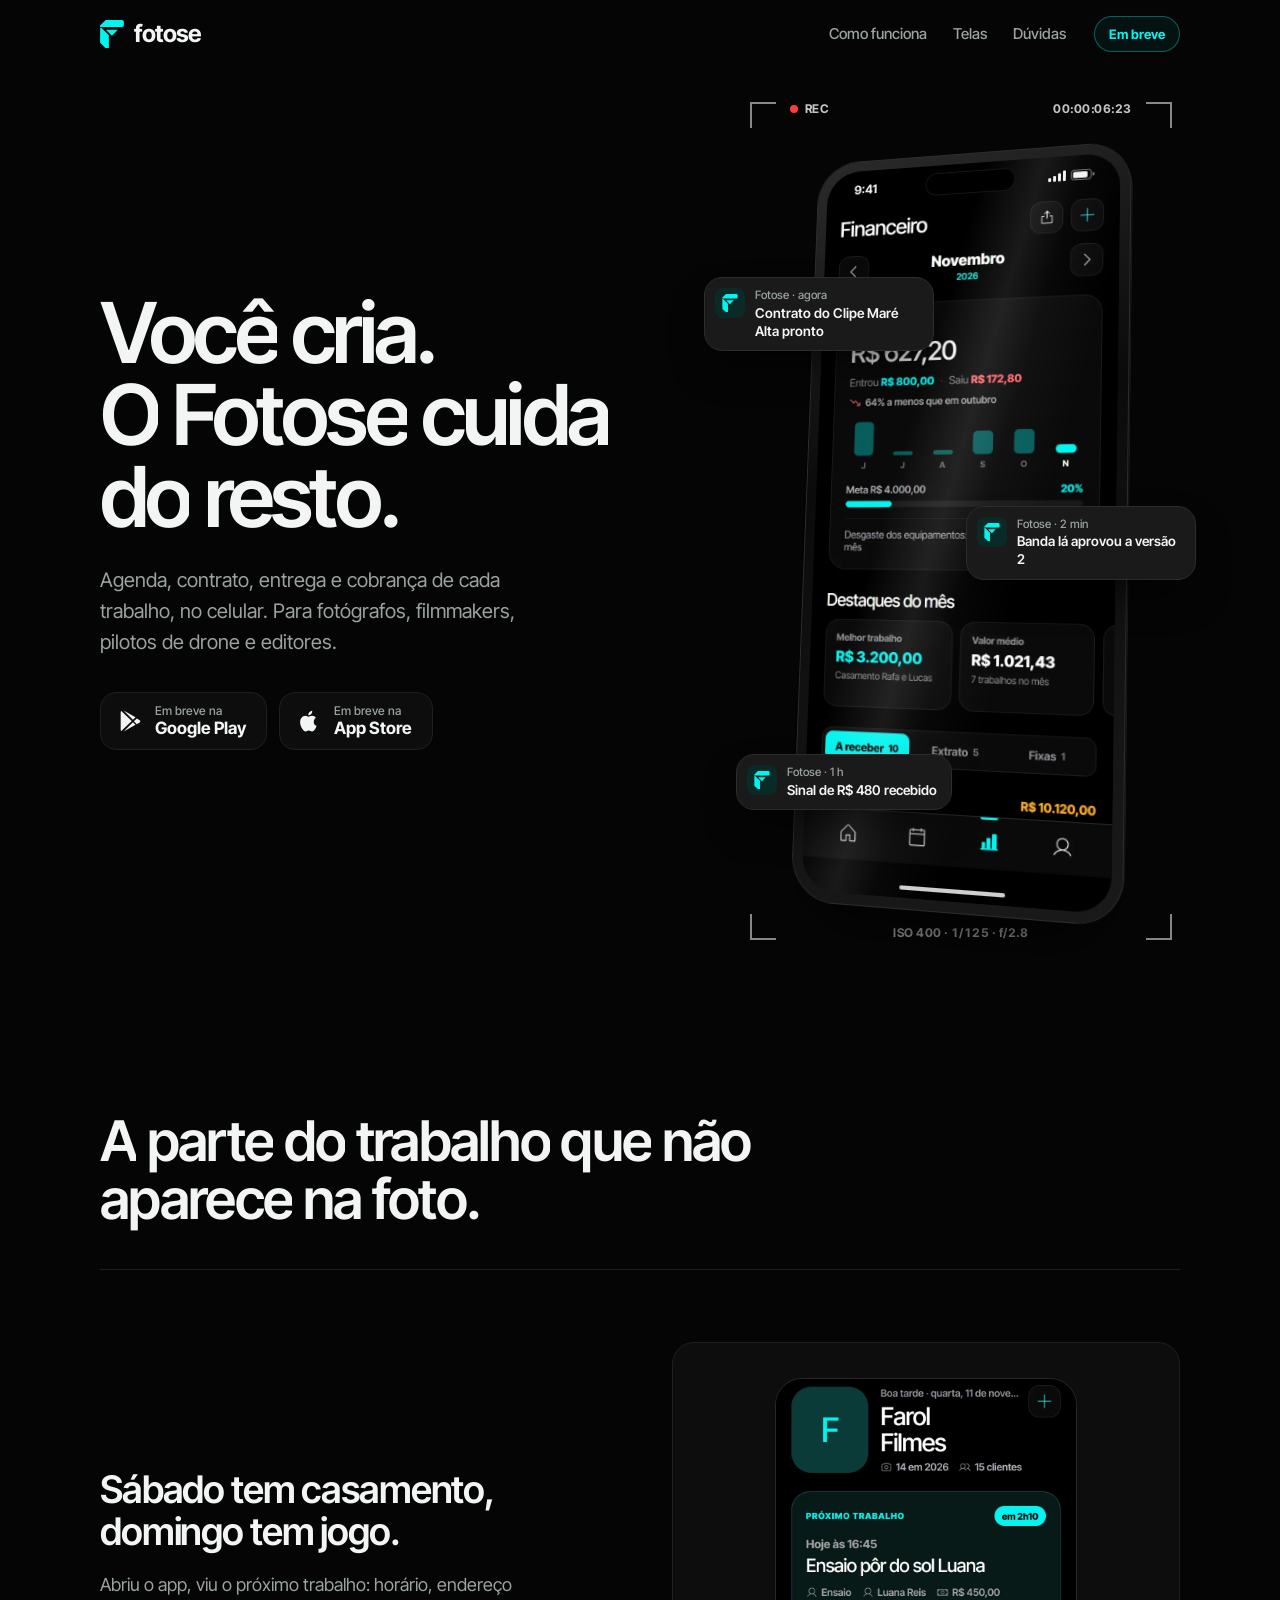
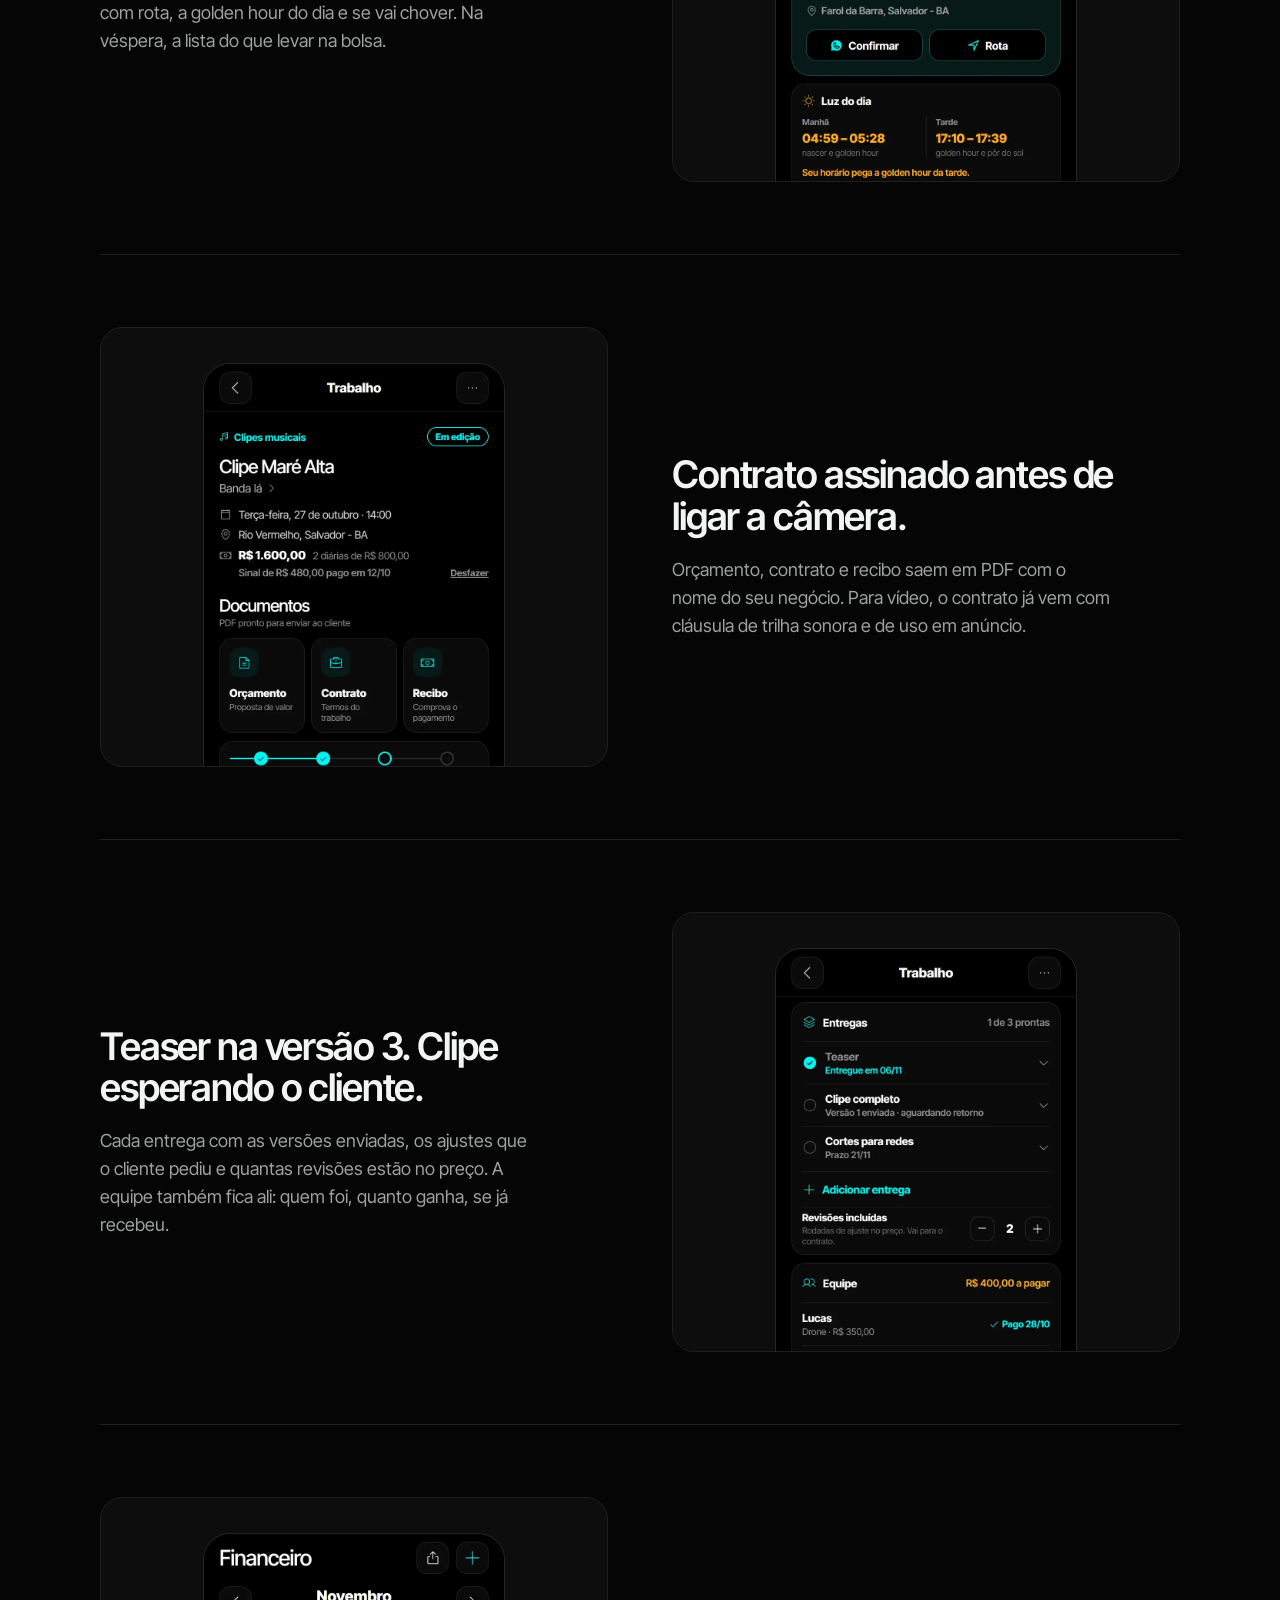
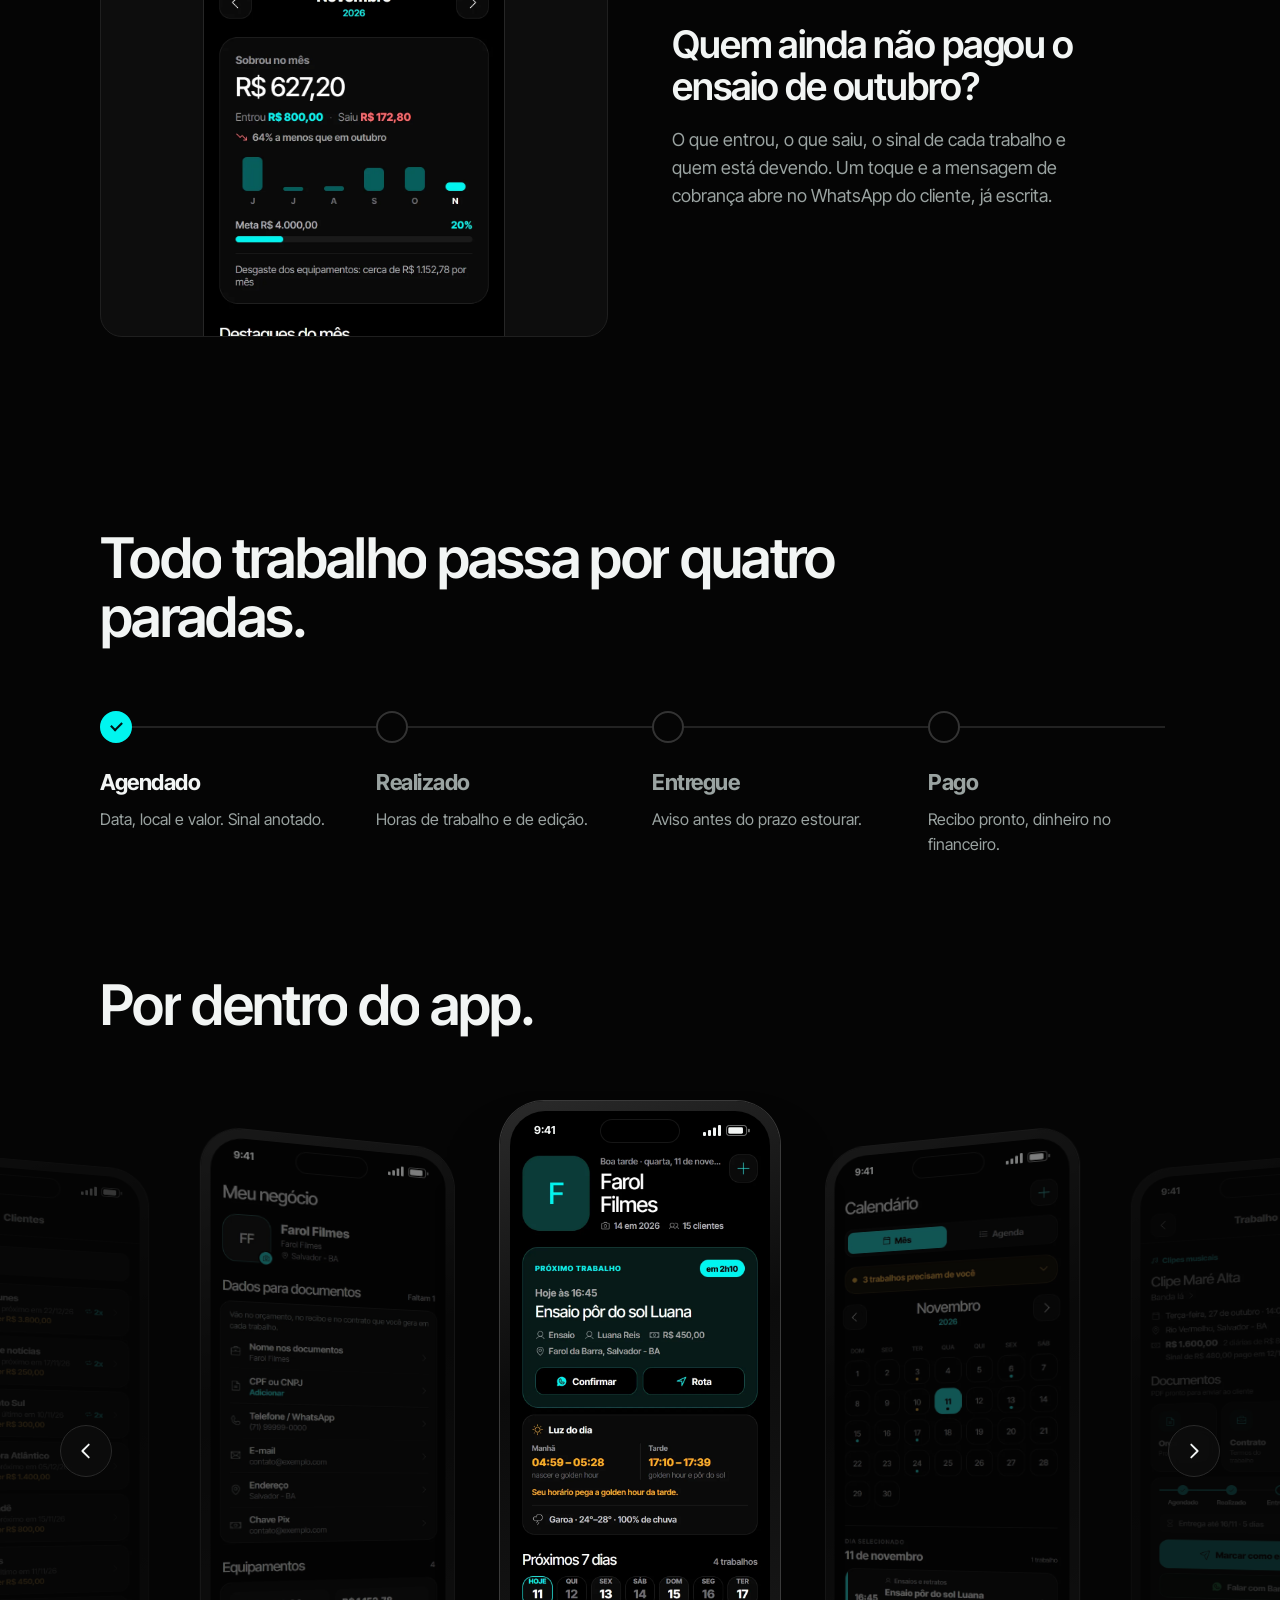
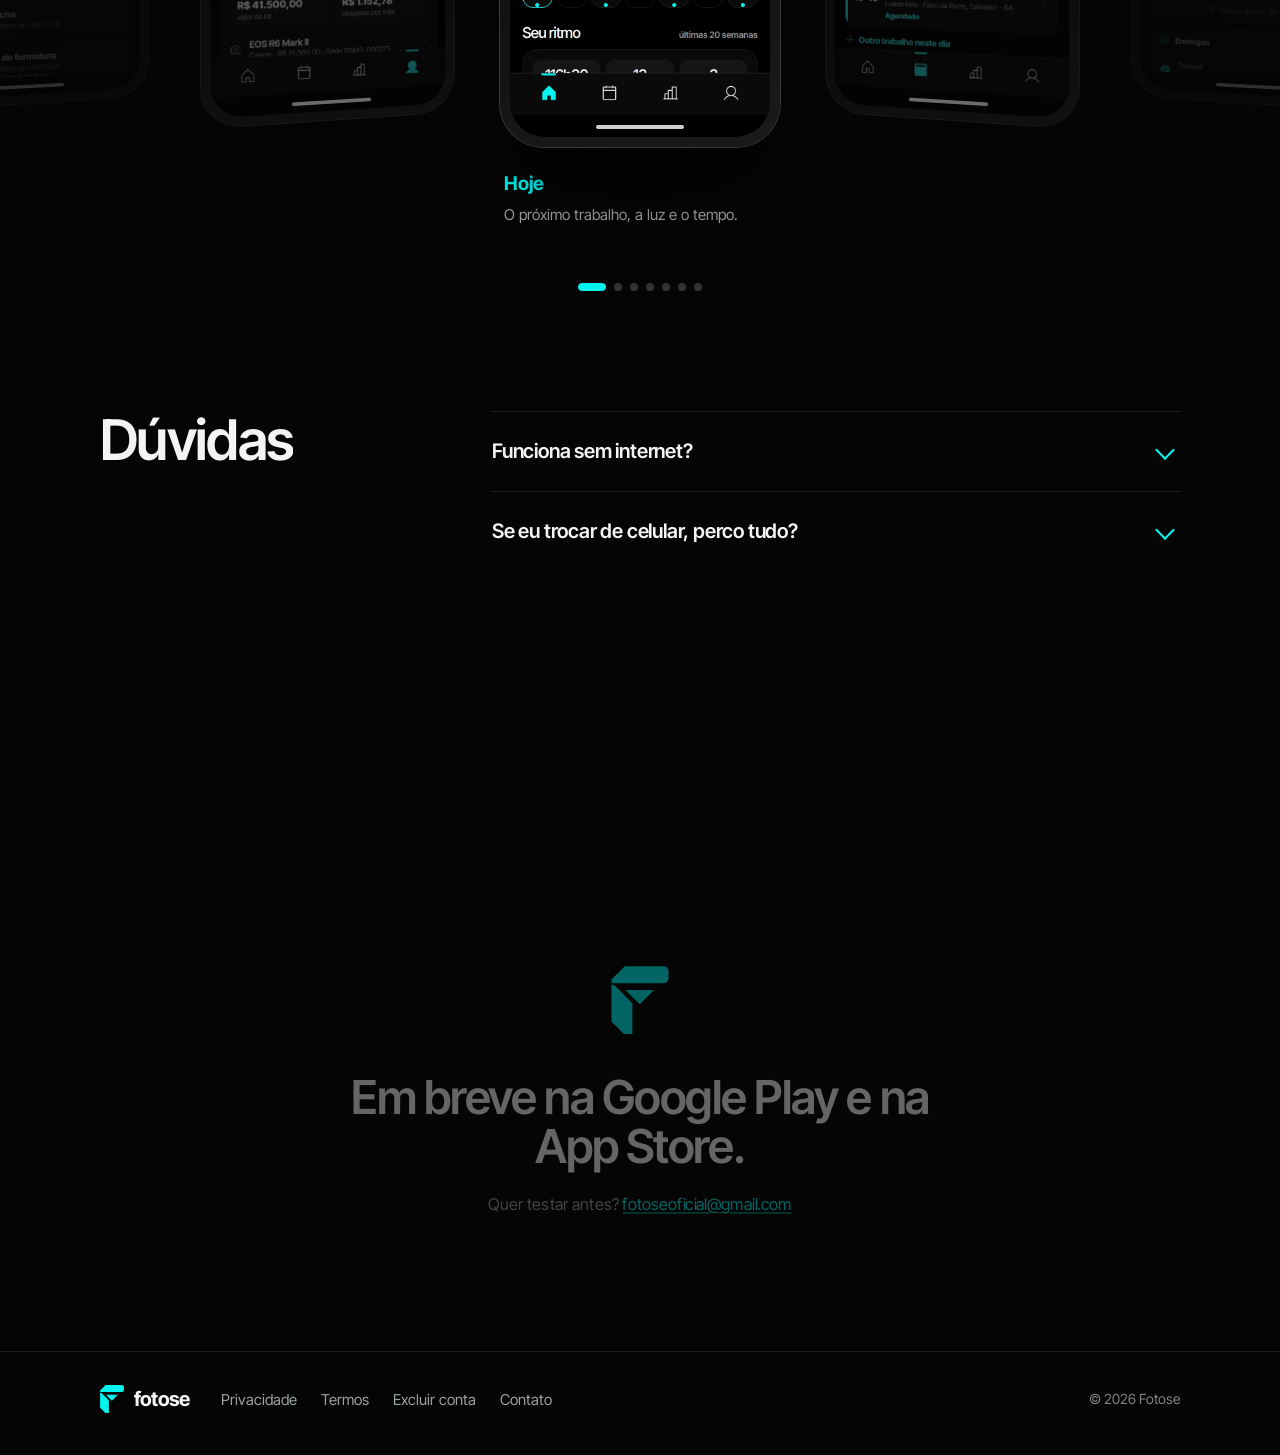
==== commit 391101fc: "Site do Fotose 2026-11-11 16:51" ====
--- a/index.html
+++ b/index.html
@@ -13,8 +13,8 @@
 <link rel="preconnect" href="https://fonts.googleapis.com">
 <link rel="preconnect" href="https://fonts.gstatic.com" crossorigin>
 <link href="https://fonts.googleapis.com/css2?family=Inter+Tight:wght@400;500;600;700;800&display=swap" rel="stylesheet">
-<link rel="stylesheet" href="inicio.css?v=202611111540">
-<link rel="stylesheet" href="movimento.css?v=202611111540">
+<link rel="stylesheet" href="inicio.css?v=202611111651">
+<link rel="stylesheet" href="movimento.css?v=202611111651">
 </head>
 <body>
 <div class="progresso" aria-hidden="true"></div>
@@ -232,6 +232,6 @@
   </div>
 </footer>
 
-<script src="inicio.js?v=202611111540" defer></script>
+<script src="inicio.js?v=202611111651" defer></script>
 </body>
 </html>
--- a/inicio.css
+++ b/inicio.css
@@ -51,7 +51,7 @@
 .topo {
   position: fixed;
   inset: 0 0 auto 0;
-  z-index: 10;
+  z-index: 40; /* acima das etiquetas do celular ao rolar */
   transition: background 0.3s, border-color 0.3s, backdrop-filter 0.3s;
   border-bottom: 1px solid transparent;
 }
--- a/movimento.css
+++ b/movimento.css
@@ -4,7 +4,7 @@
 
 /* Barra de progresso da leitura */
 .progresso {
-  position: fixed; inset: 0 0 auto 0; height: 2px; z-index: 20;
+  position: fixed; inset: 0 0 auto 0; height: 2px; z-index: 41;
   background: var(--ciano);
   transform-origin: left; transform: scaleX(var(--lido, 0));
 }
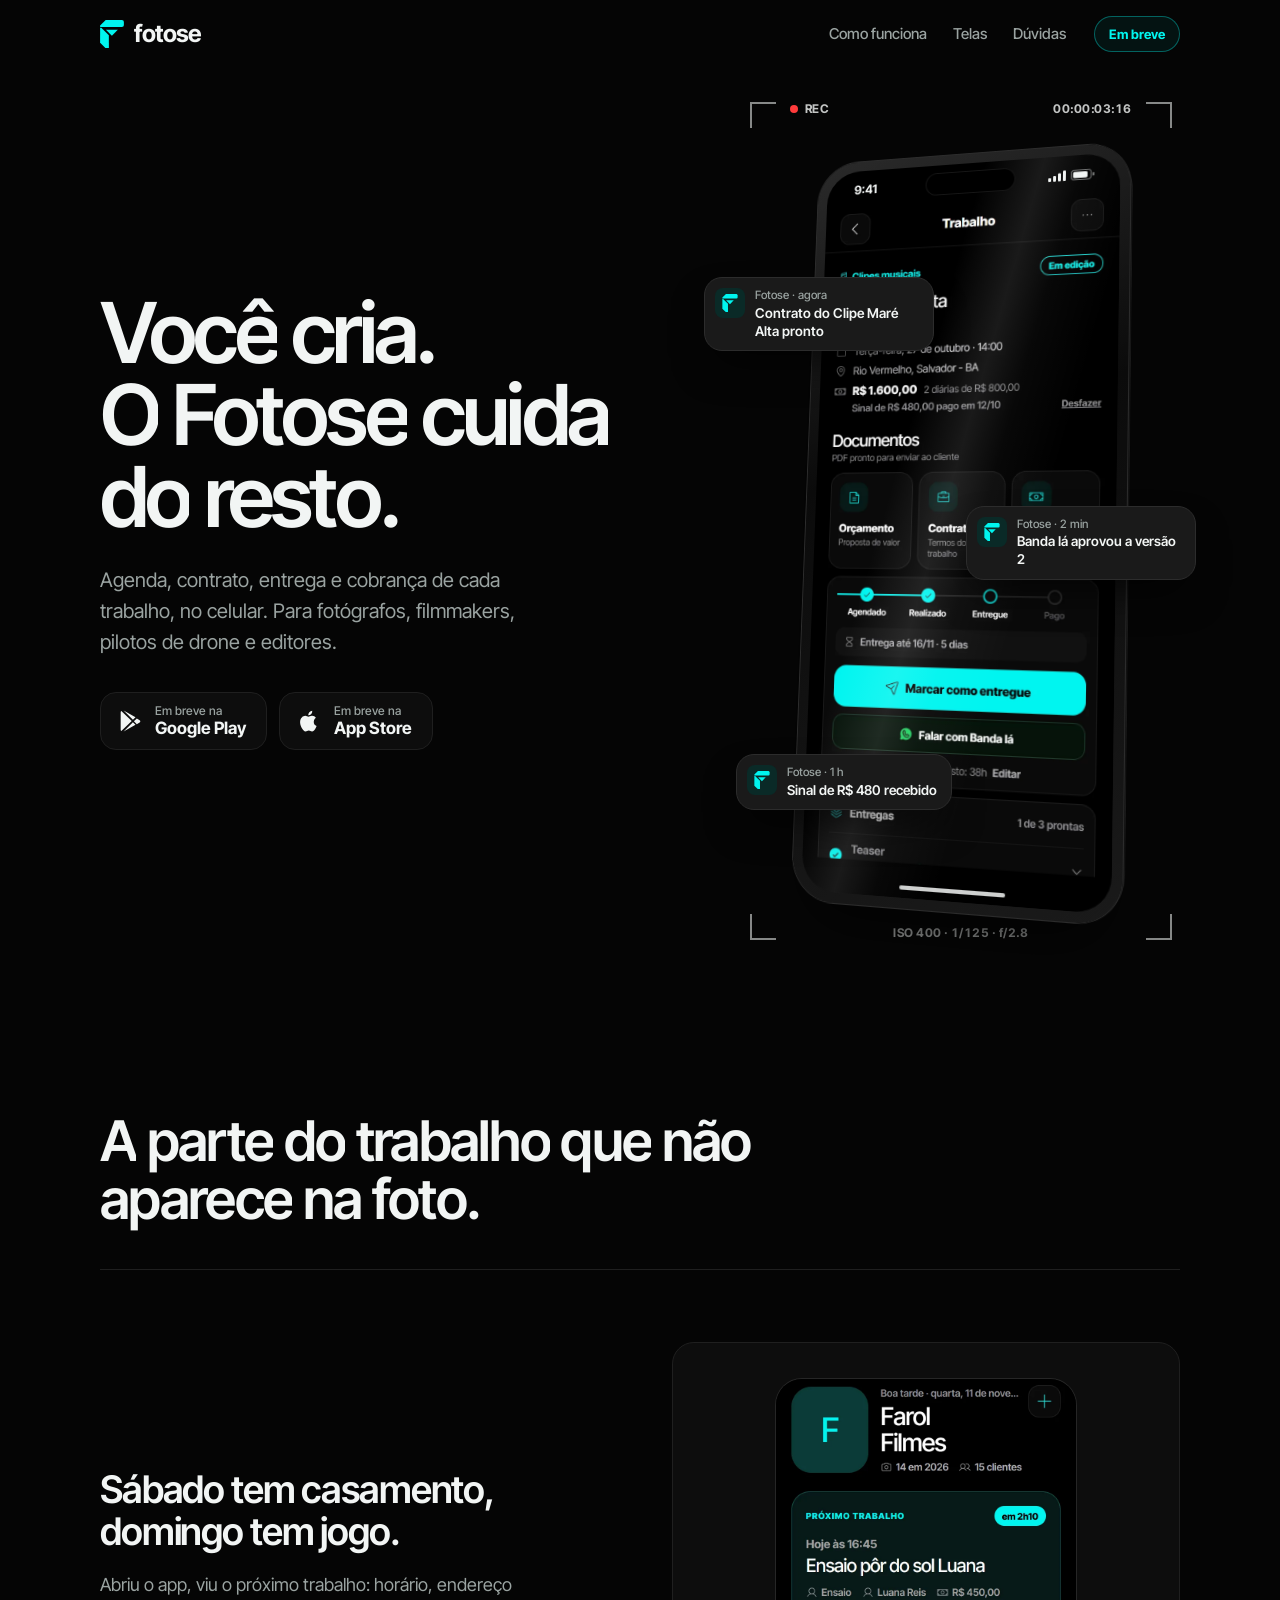
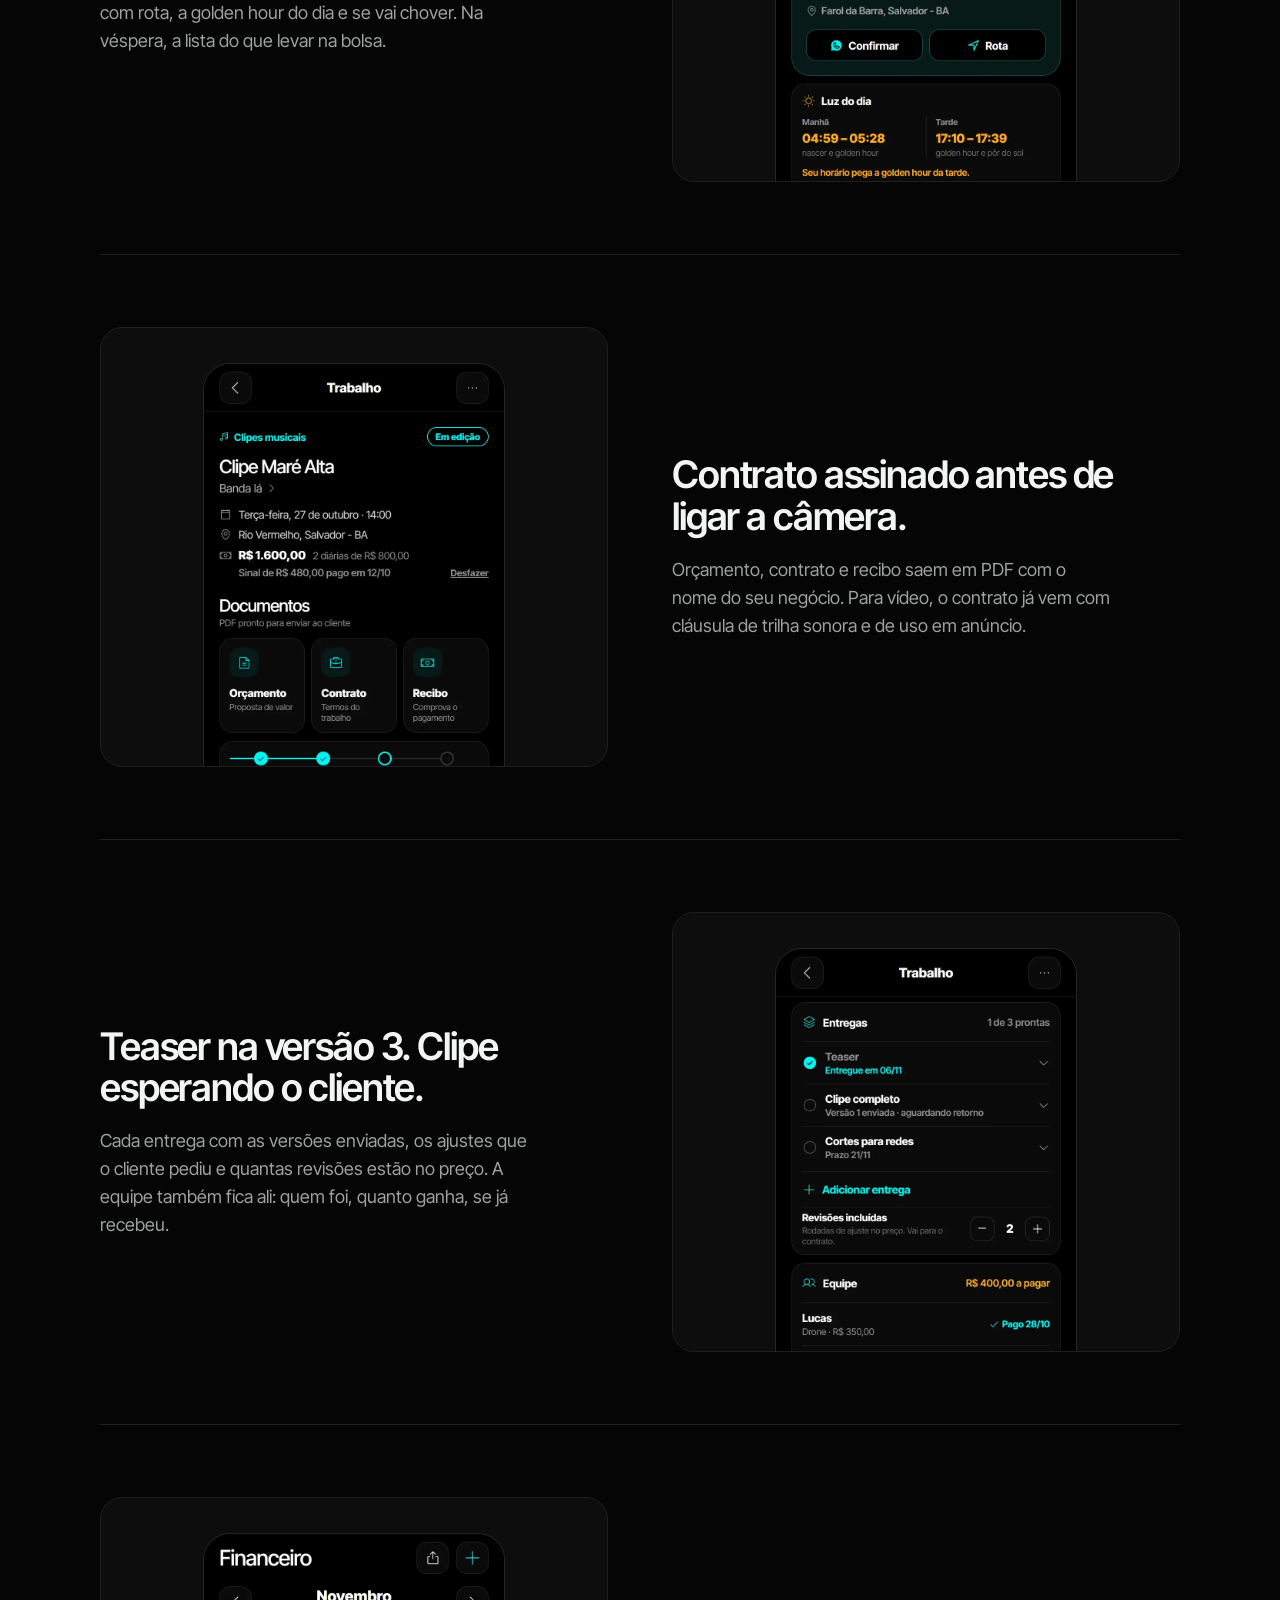
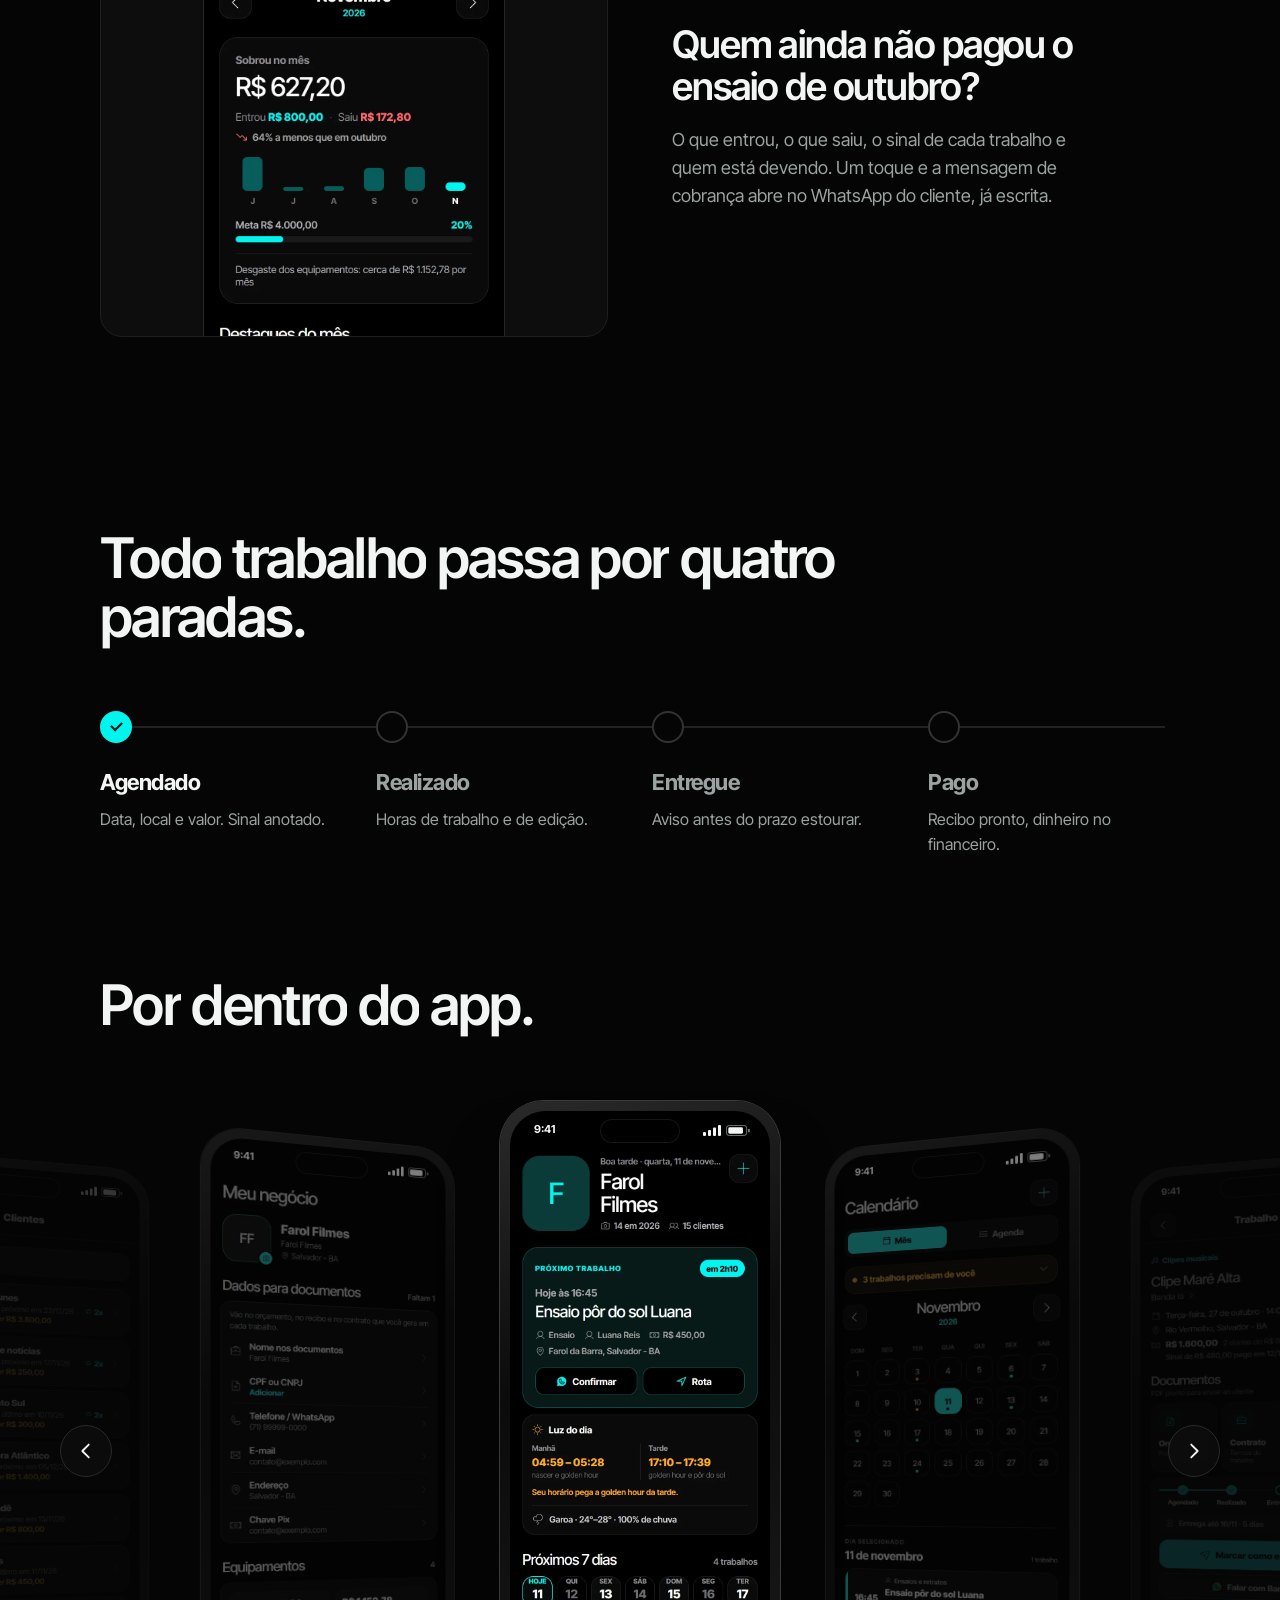
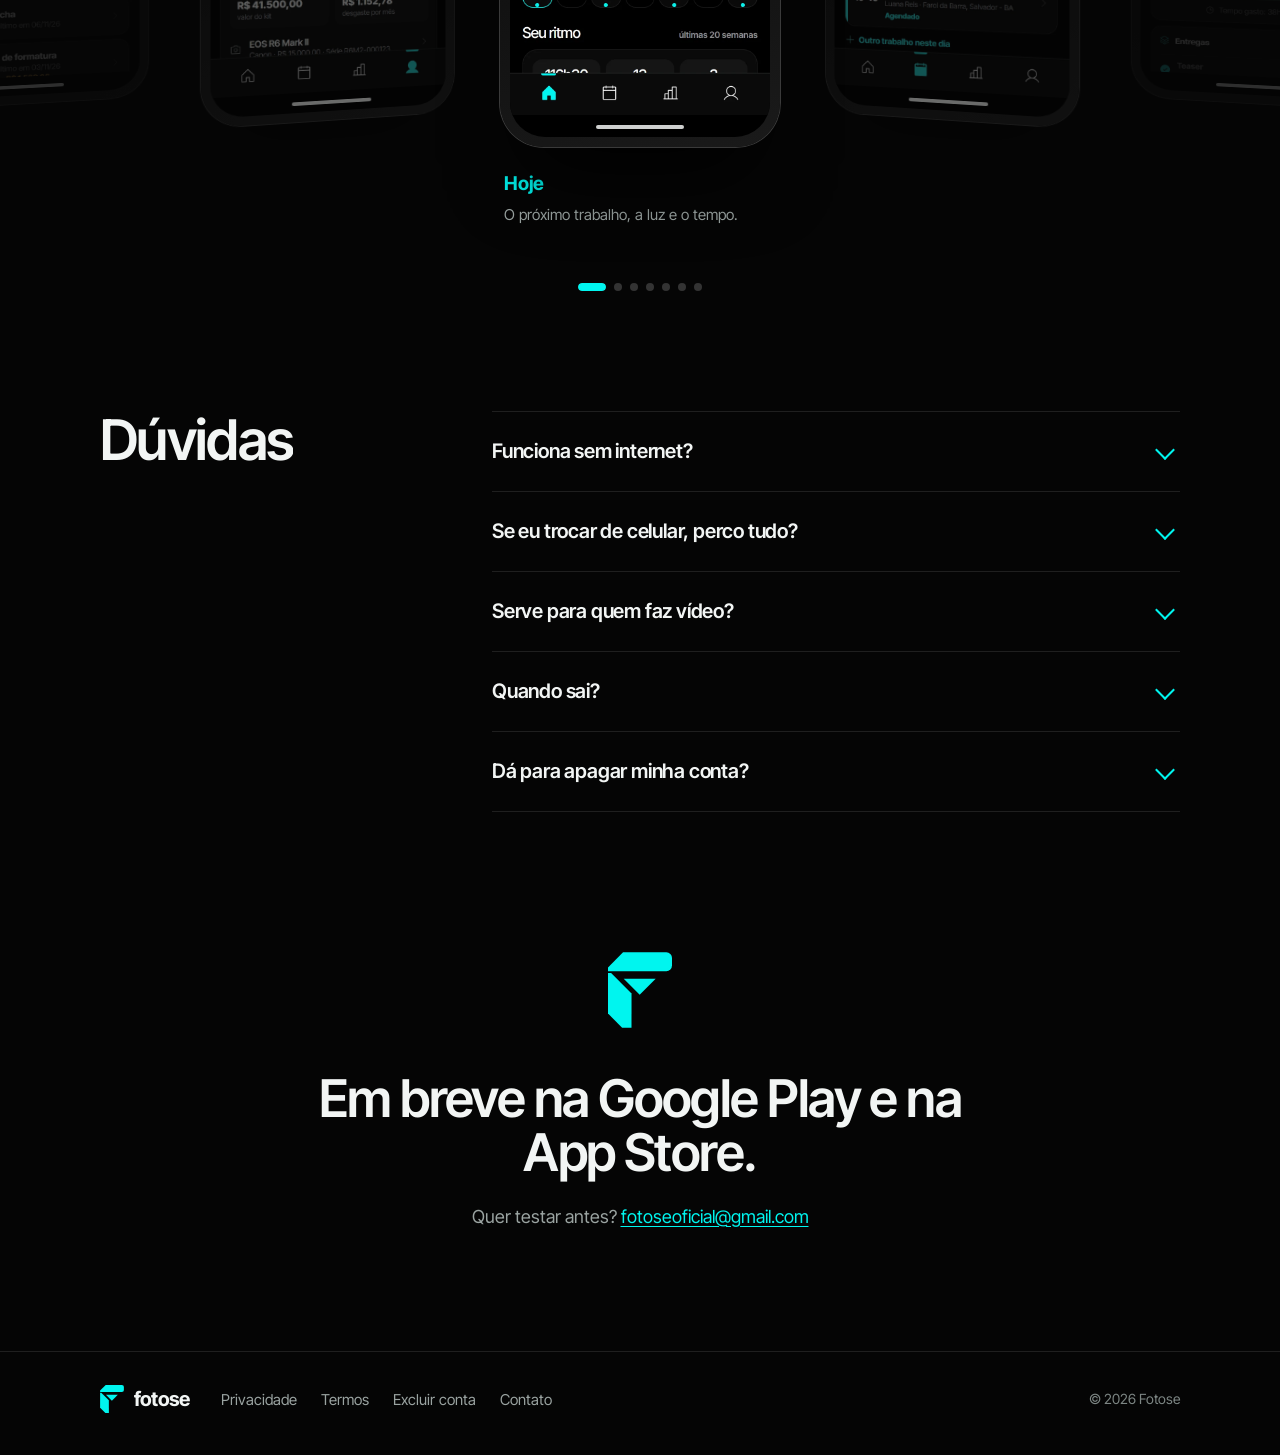
==== commit 7697534a: "Site do Fotose 2026-11-12 09:46" ====
--- a/index.html
+++ b/index.html
@@ -13,8 +13,8 @@
 <link rel="preconnect" href="https://fonts.googleapis.com">
 <link rel="preconnect" href="https://fonts.gstatic.com" crossorigin>
 <link href="https://fonts.googleapis.com/css2?family=Inter+Tight:wght@400;500;600;700;800&display=swap" rel="stylesheet">
-<link rel="stylesheet" href="inicio.css?v=202611111651">
-<link rel="stylesheet" href="movimento.css?v=202611111651">
+<link rel="stylesheet" href="inicio.css?v=202611120946">
+<link rel="stylesheet" href="movimento.css?v=202611120946">
 </head>
 <body>
 <div class="progresso" aria-hidden="true"></div>
@@ -232,6 +232,6 @@
   </div>
 </footer>
 
-<script src="inicio.js?v=202611111651" defer></script>
+<script src="inicio.js?v=202611120946" defer></script>
 </body>
 </html>
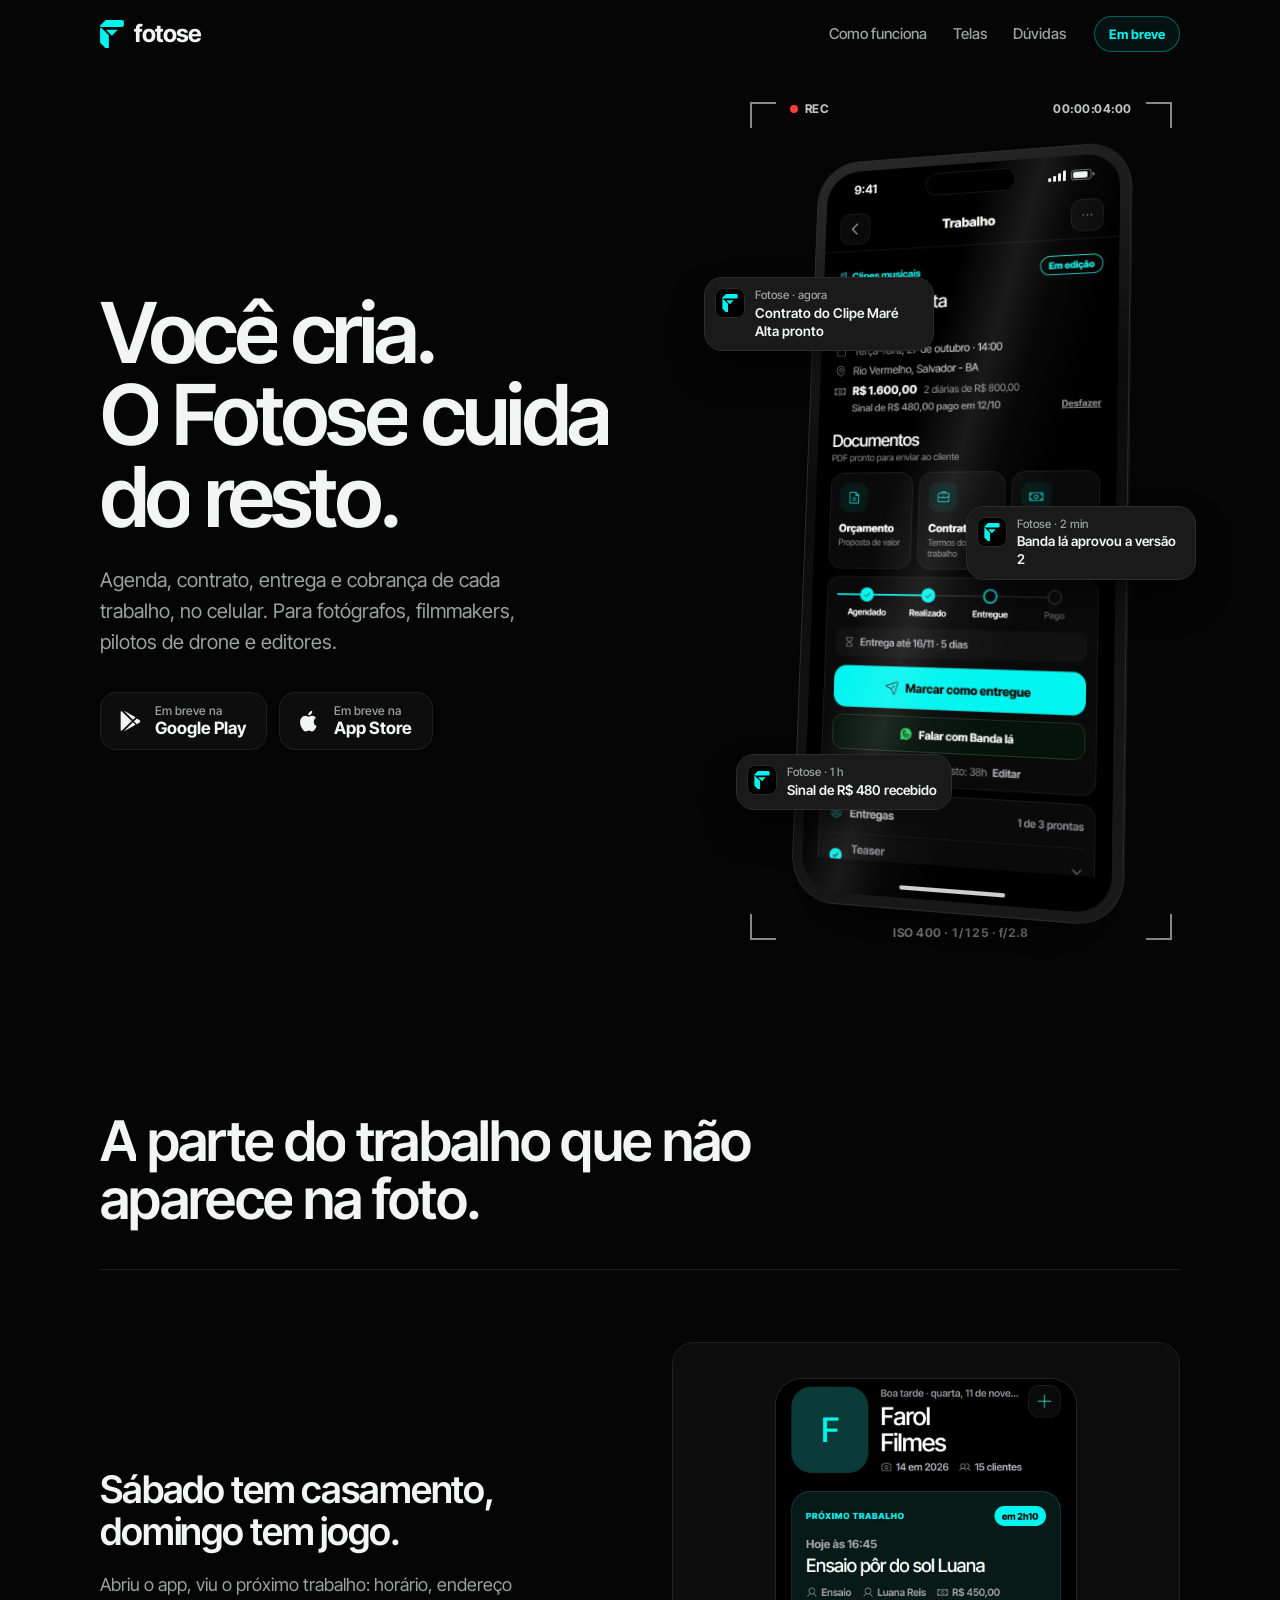
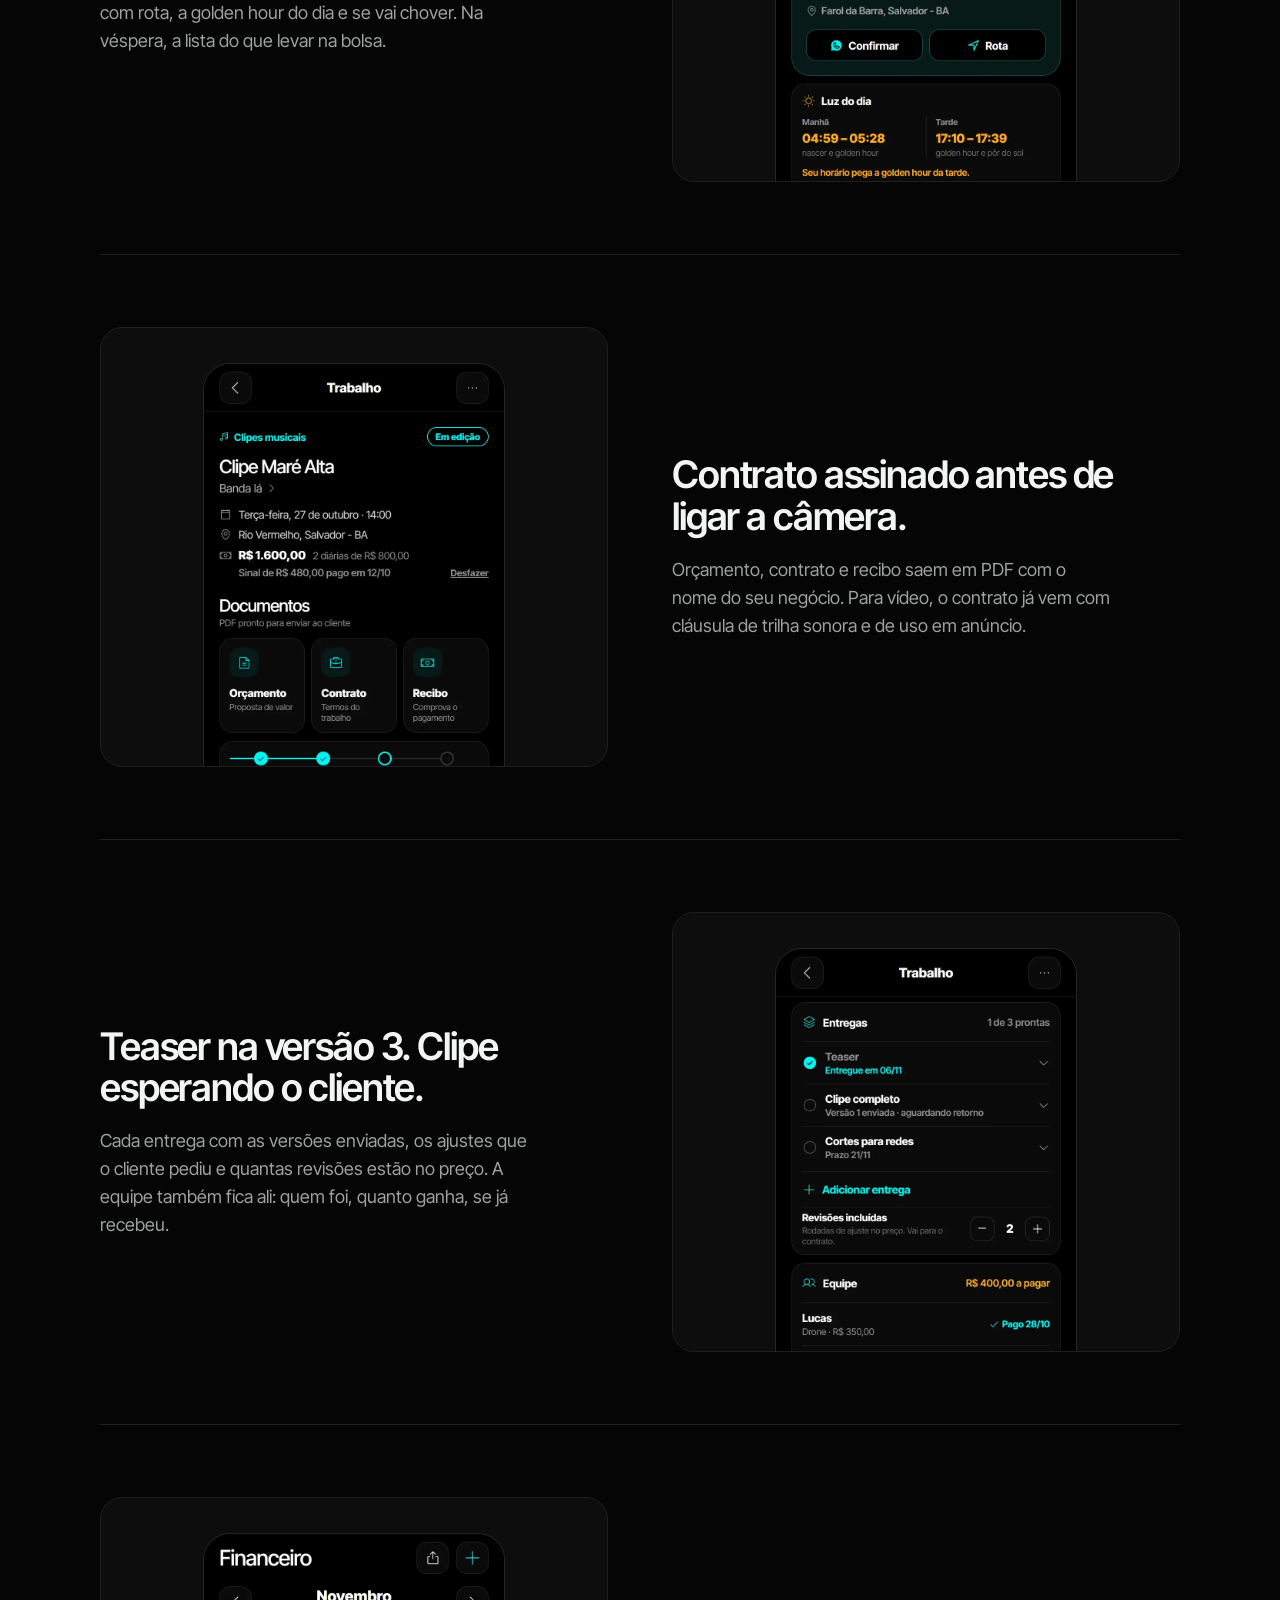
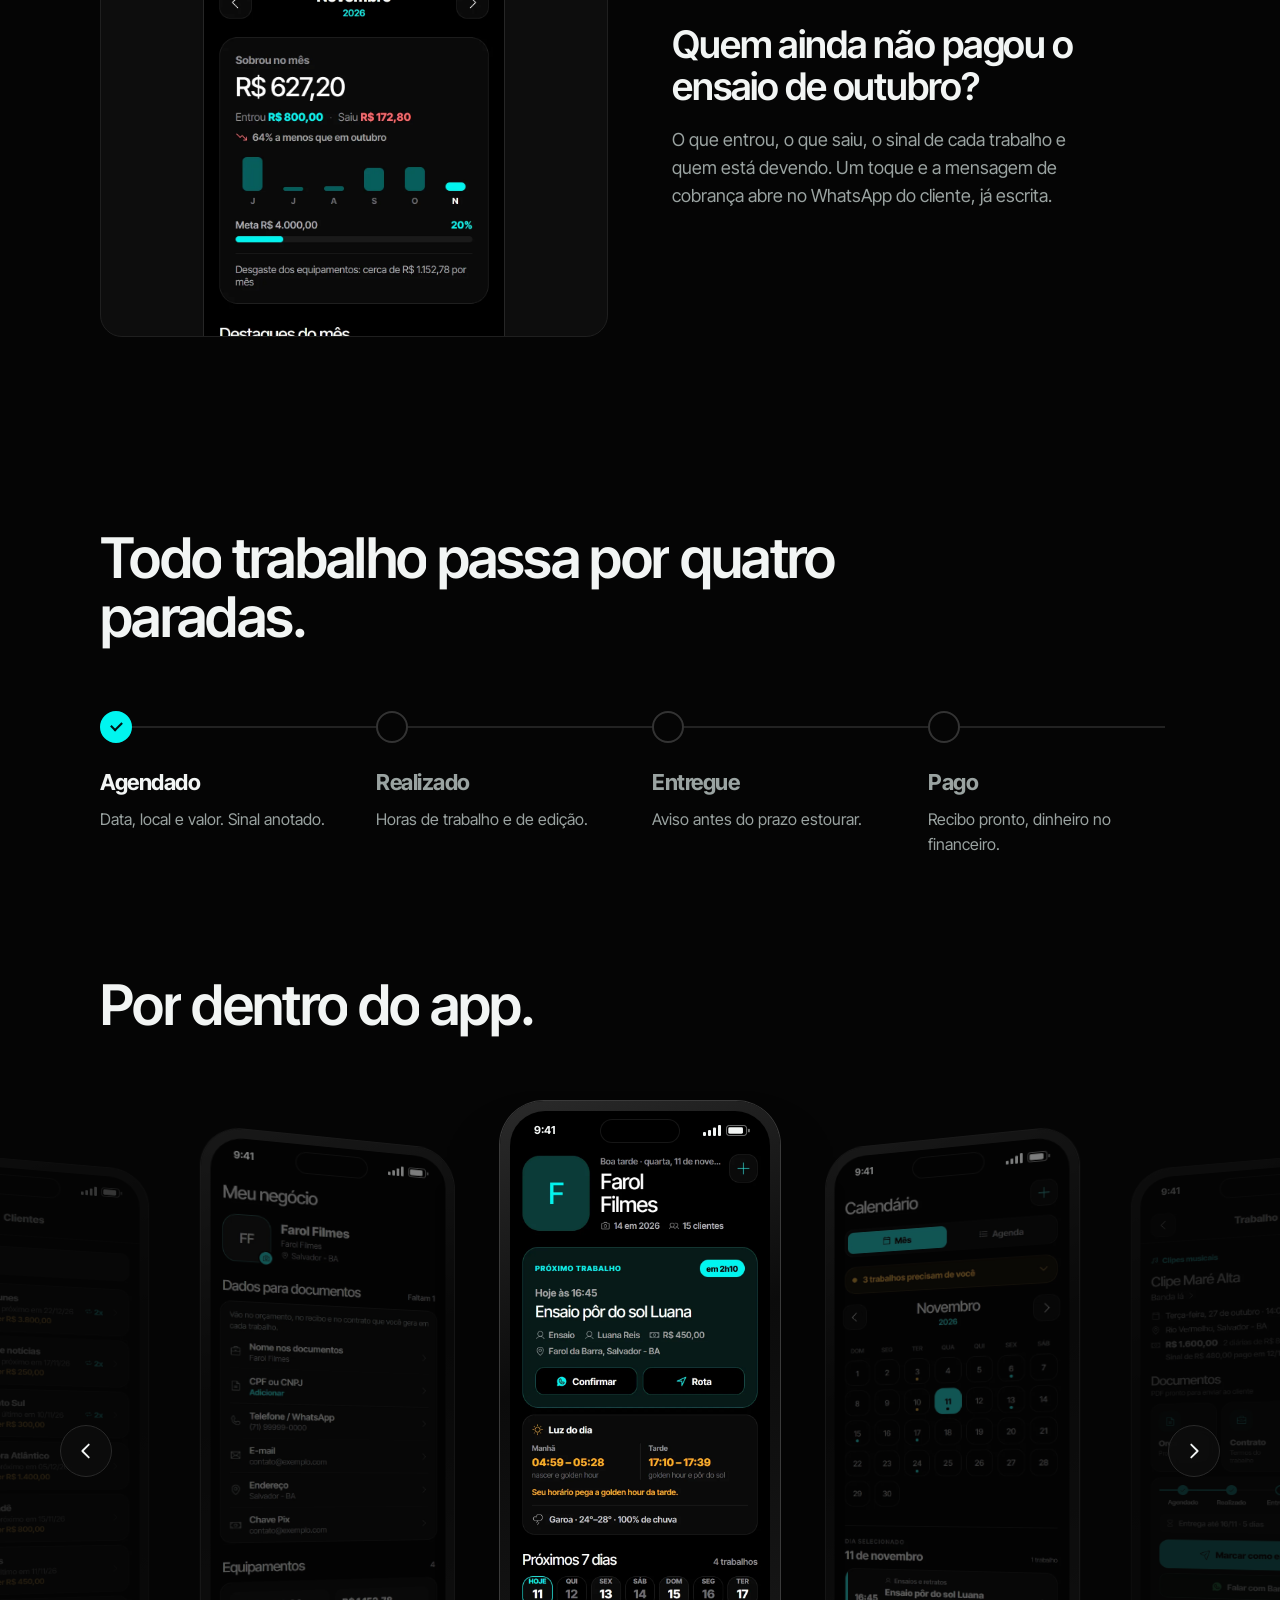
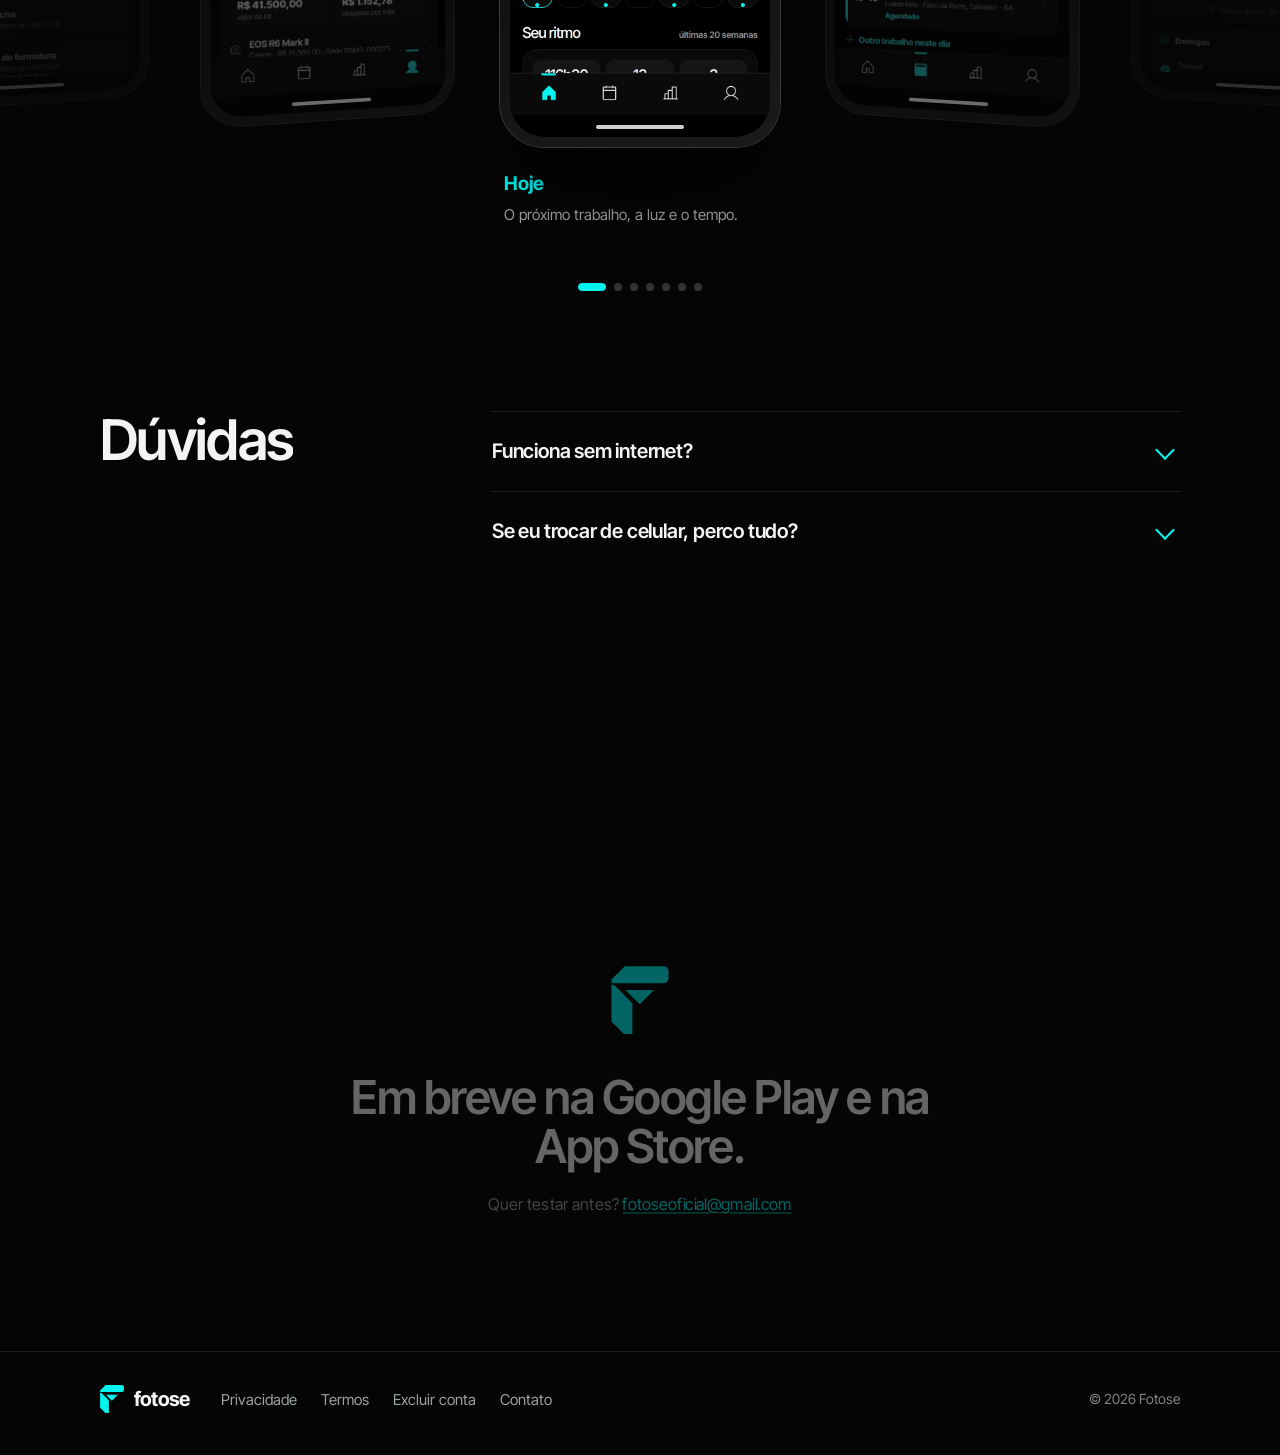
==== commit 40499cf5: "Site do Fotose 2026-11-12 09:48" ====
--- a/index.html
+++ b/index.html
@@ -13,8 +13,8 @@
 <link rel="preconnect" href="https://fonts.googleapis.com">
 <link rel="preconnect" href="https://fonts.gstatic.com" crossorigin>
 <link href="https://fonts.googleapis.com/css2?family=Inter+Tight:wght@400;500;600;700;800&display=swap" rel="stylesheet">
-<link rel="stylesheet" href="inicio.css?v=202611120946">
-<link rel="stylesheet" href="movimento.css?v=202611120946">
+<link rel="stylesheet" href="inicio.css?v=202611120948">
+<link rel="stylesheet" href="movimento.css?v=202611120948">
 </head>
 <body>
 <div class="progresso" aria-hidden="true"></div>
@@ -232,6 +232,6 @@
   </div>
 </footer>
 
-<script src="inicio.js?v=202611120946" defer></script>
+<script src="inicio.js?v=202611120948" defer></script>
 </body>
 </html>
--- a/inicio.css
+++ b/inicio.css
@@ -398,7 +398,7 @@
 .flutua small { display: block; font-size: 11.5px; font-weight: 500; color: var(--suave); margin-bottom: 2px; }
 .notif-icone {
   flex: 0 0 auto; width: 30px; height: 30px; padding: 6px 7px;
-  border-radius: 8px; background: #0a2a27; fill: var(--ciano);
+  border-radius: 8px; background: #000; box-shadow: inset 0 0 0 1px #2a2a2a; fill: var(--ciano);
 }
 
 /* O dia a dia: texto e tela de verdade, em linhas alternadas */
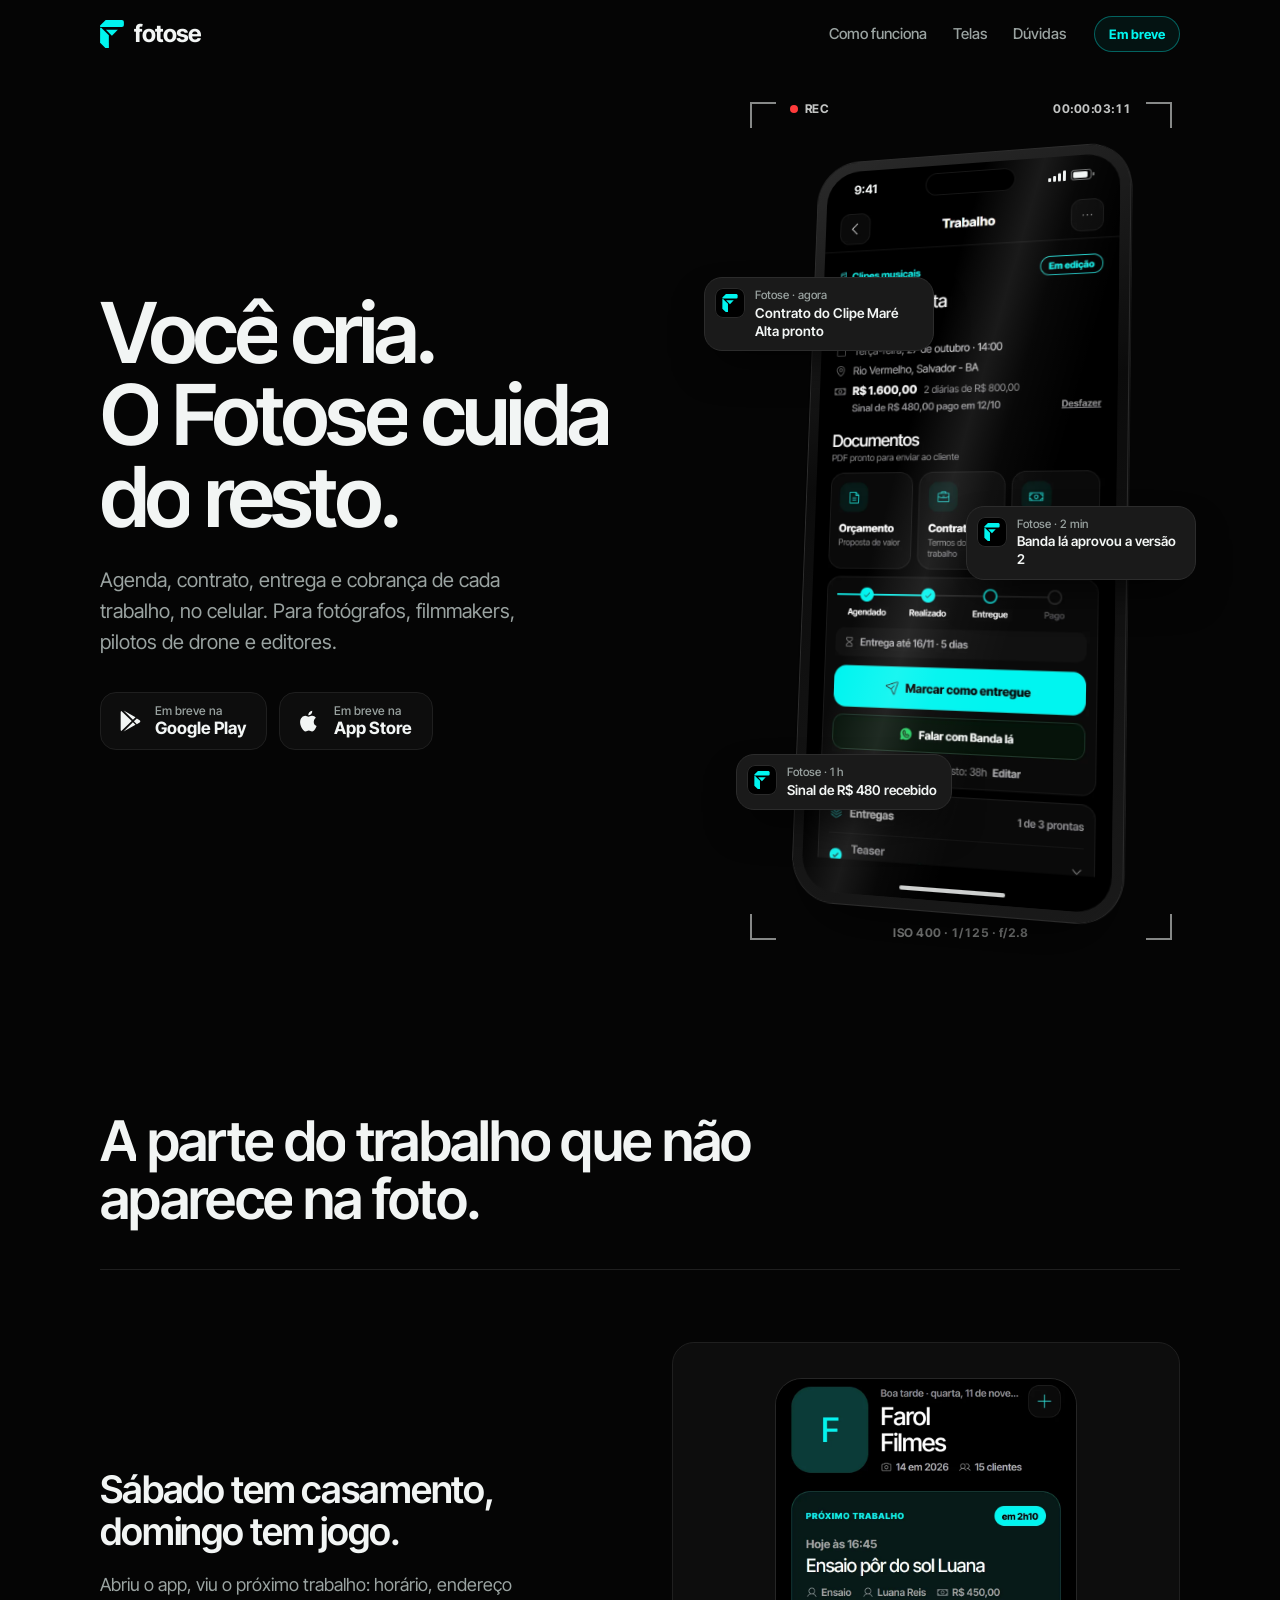
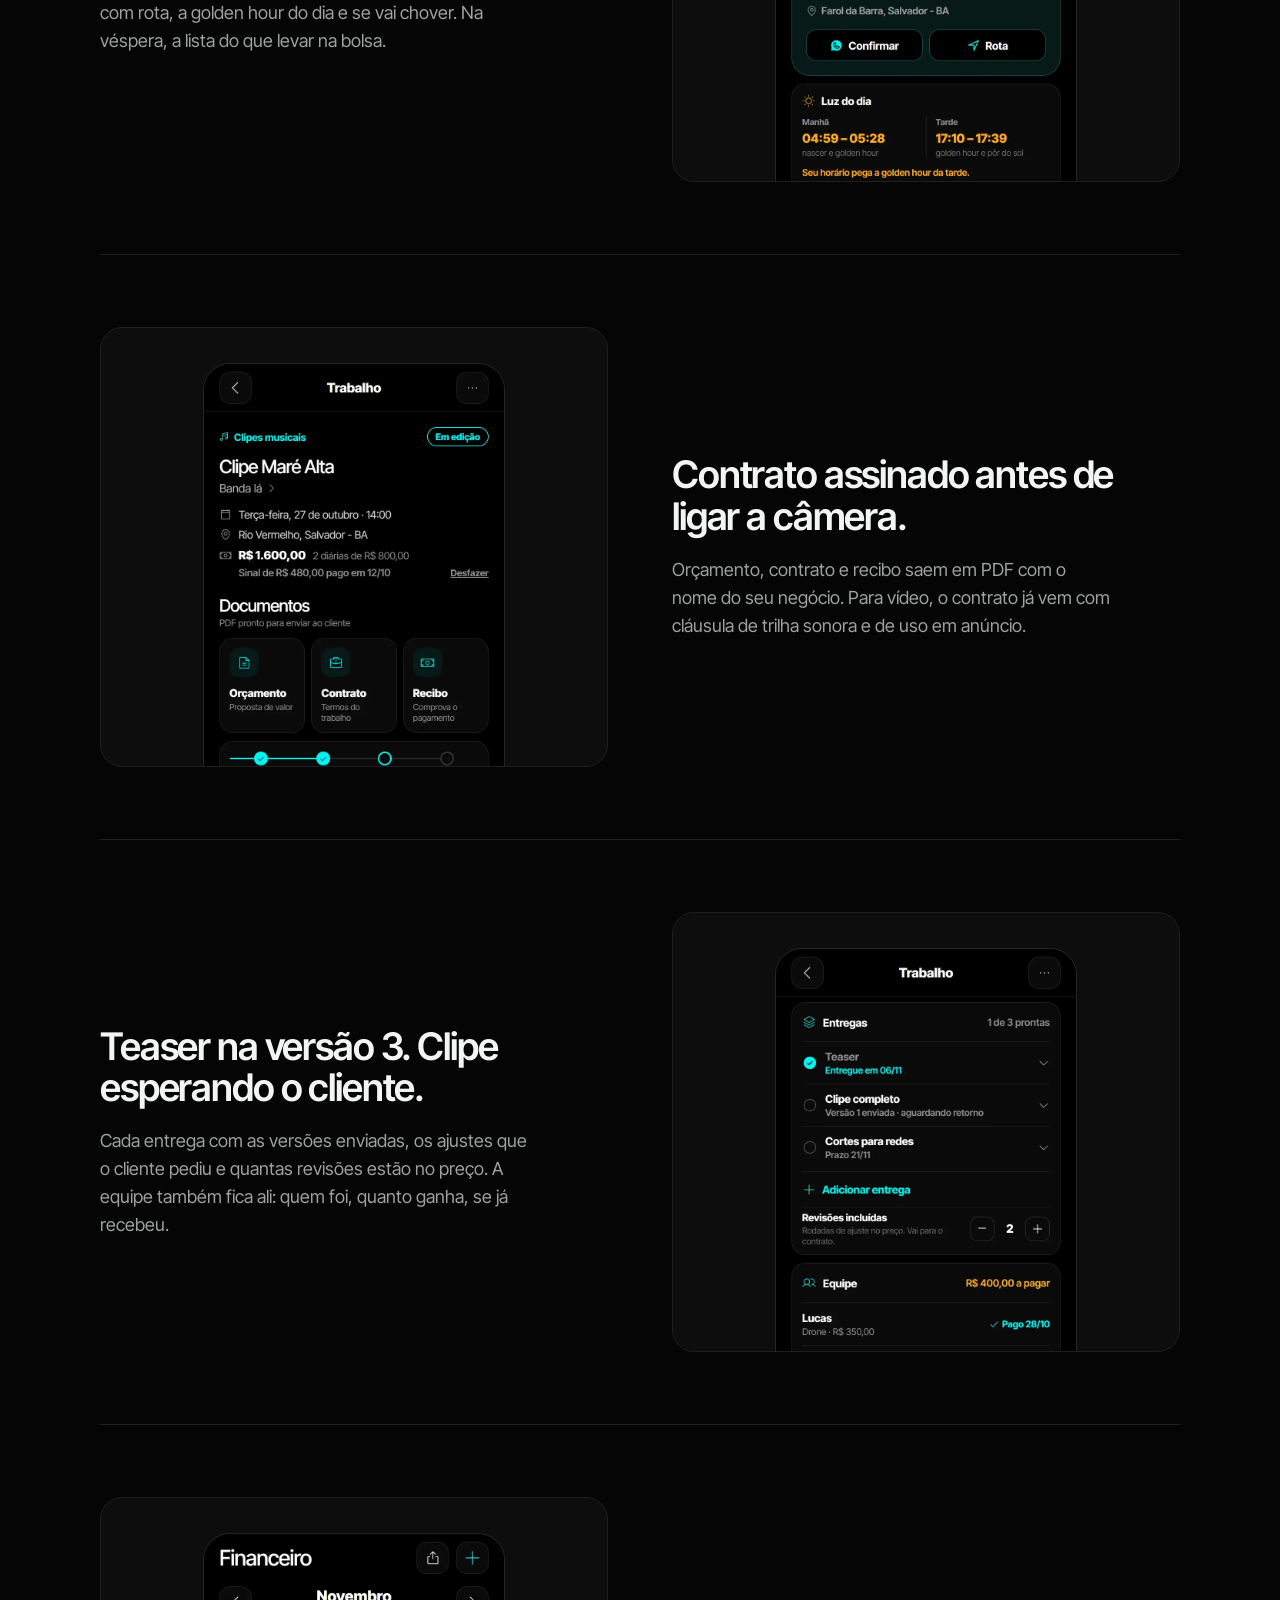
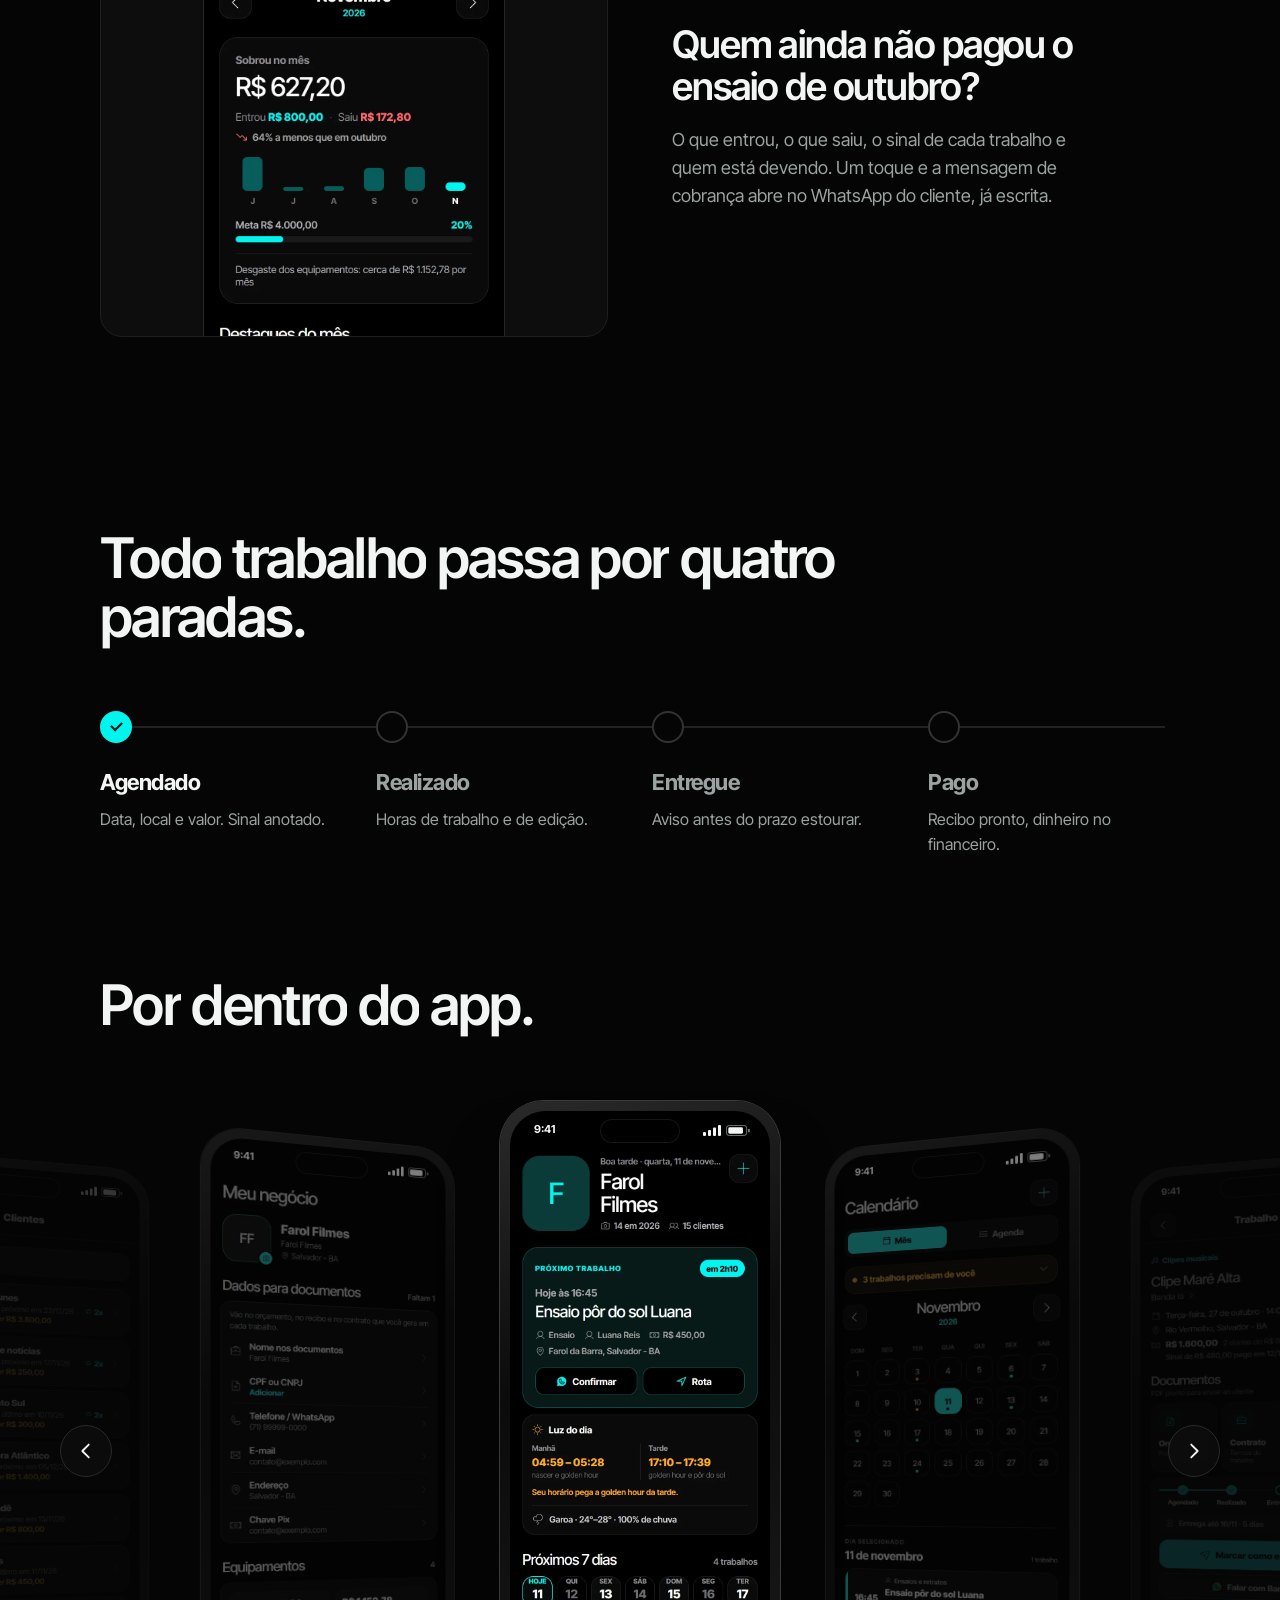
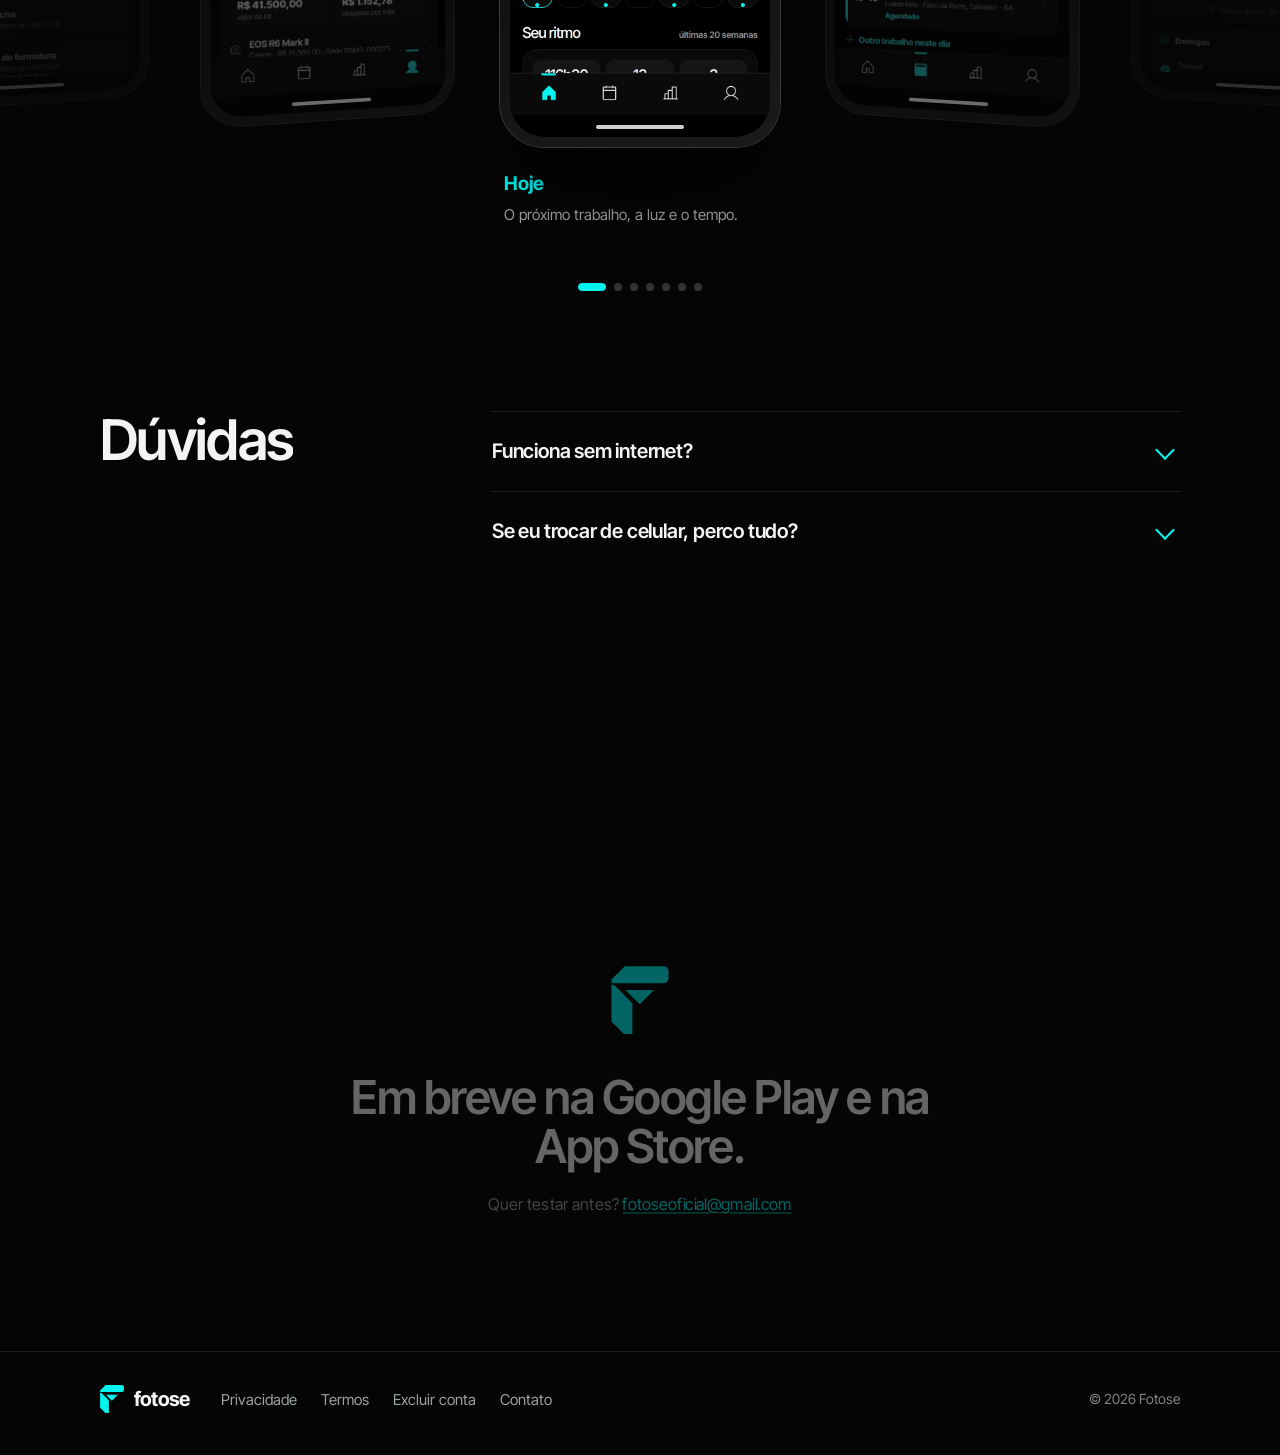
==== commit e4b6b3e6: "Site do Fotose 2026-11-12 09:49" ====
--- a/index.html
+++ b/index.html
@@ -13,8 +13,8 @@
 <link rel="preconnect" href="https://fonts.googleapis.com">
 <link rel="preconnect" href="https://fonts.gstatic.com" crossorigin>
 <link href="https://fonts.googleapis.com/css2?family=Inter+Tight:wght@400;500;600;700;800&display=swap" rel="stylesheet">
-<link rel="stylesheet" href="inicio.css?v=202611120948">
-<link rel="stylesheet" href="movimento.css?v=202611120948">
+<link rel="stylesheet" href="inicio.css?v=202611120949">
+<link rel="stylesheet" href="movimento.css?v=202611120949">
 </head>
 <body>
 <div class="progresso" aria-hidden="true"></div>
@@ -232,6 +232,6 @@
   </div>
 </footer>
 
-<script src="inicio.js?v=202611120948" defer></script>
+<script src="inicio.js?v=202611120949" defer></script>
 </body>
 </html>
--- a/movimento.css
+++ b/movimento.css
@@ -274,3 +274,13 @@
   .heroi-grade { opacity: 1 !important; transform: none !important; }
   .flutua { transform: none !important; backdrop-filter: none; -webkit-backdrop-filter: none; background: #1a1a1a; }
 }
+
+/* Tags sobre o celular: flutuam devagar, cada uma no seu tempo.
+   Usa "translate" para não brigar com o transform da paralaxe. */
+.heroi.pronto .flutua { animation: boiar-tag 5.5s ease-in-out infinite; }
+.heroi.pronto .flutua.f2 { animation-duration: 6.5s; animation-delay: -2.2s; }
+.heroi.pronto .flutua.f3 { animation-duration: 6s; animation-delay: -4s; }
+@keyframes boiar-tag { 0%, 100% { translate: 0 0; } 50% { translate: 0 -9px; } }
+@media (max-width: 600px) {
+  @keyframes boiar-tag { 0%, 100% { translate: 0 0; } 50% { translate: 0 -6px; } }
+}
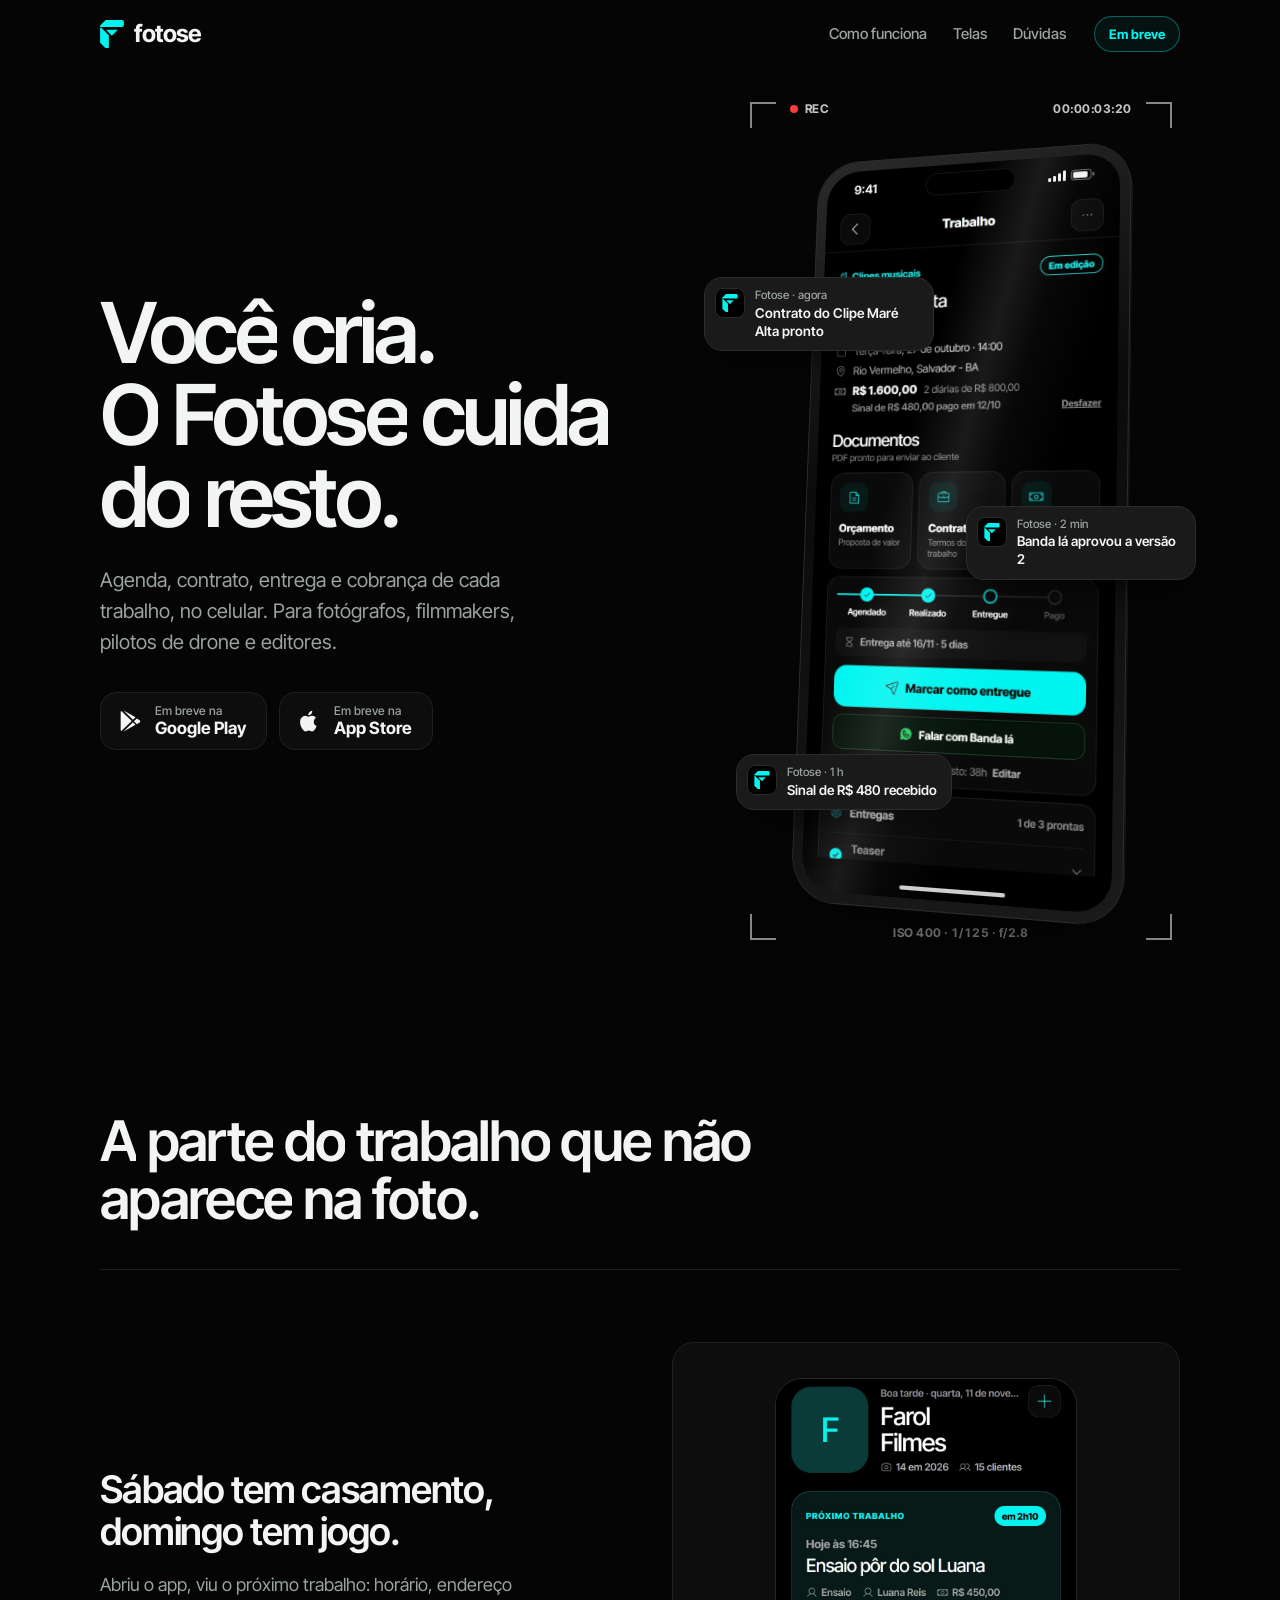
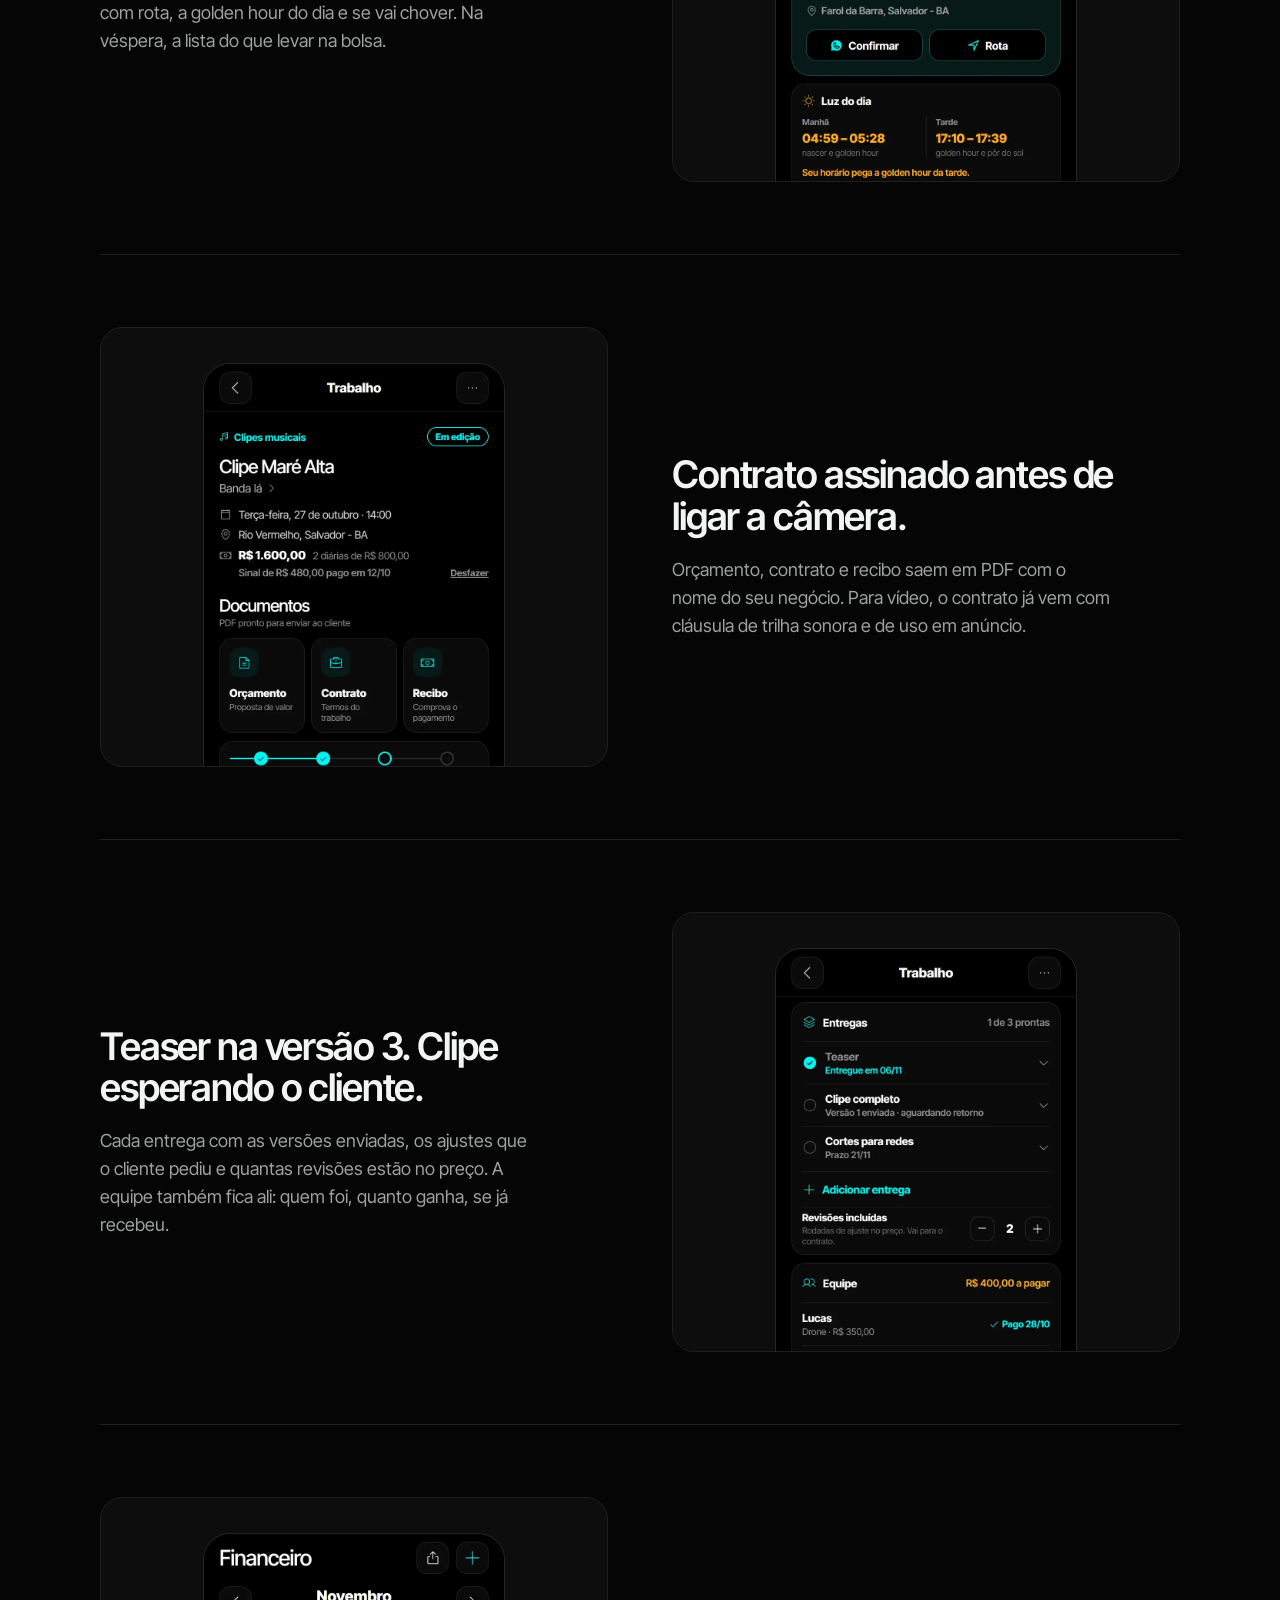
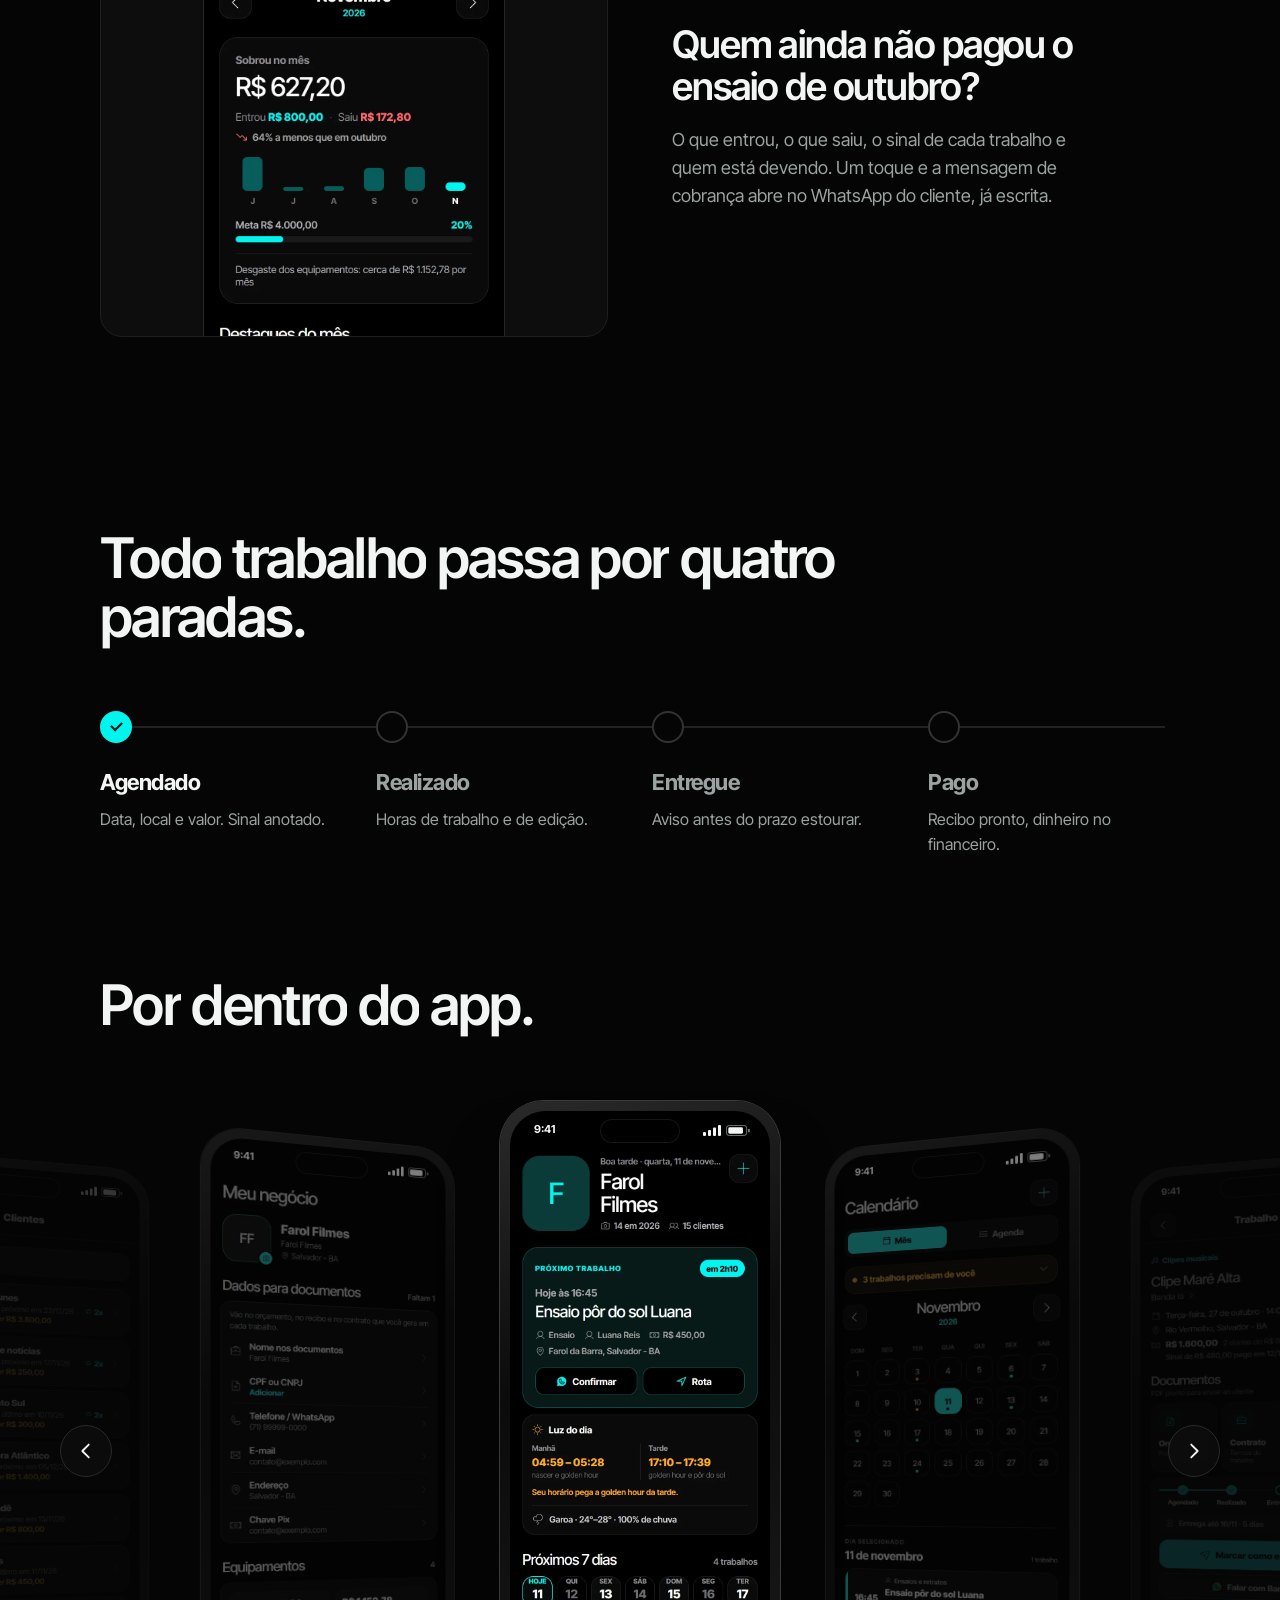
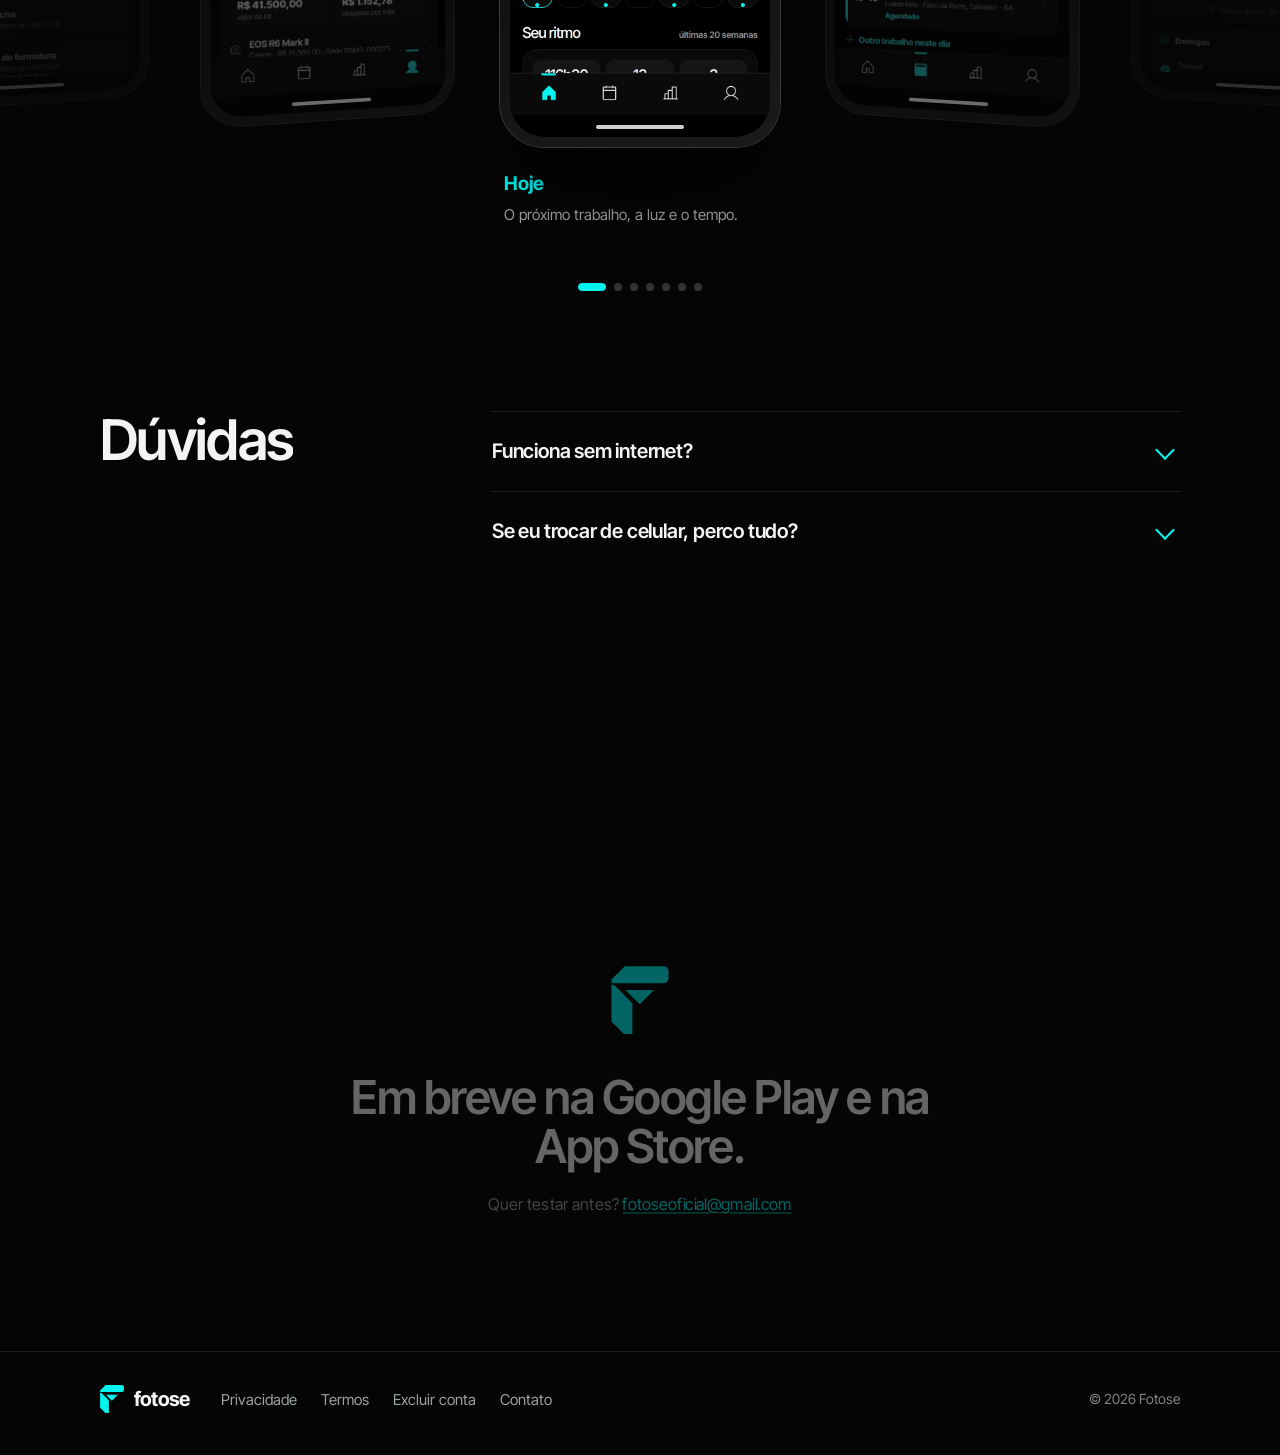
==== commit 79517cc5: "Site do Fotose 2026-11-12 09:52" ====
--- a/index.html
+++ b/index.html
@@ -13,8 +13,8 @@
 <link rel="preconnect" href="https://fonts.googleapis.com">
 <link rel="preconnect" href="https://fonts.gstatic.com" crossorigin>
 <link href="https://fonts.googleapis.com/css2?family=Inter+Tight:wght@400;500;600;700;800&display=swap" rel="stylesheet">
-<link rel="stylesheet" href="inicio.css?v=202611120949">
-<link rel="stylesheet" href="movimento.css?v=202611120949">
+<link rel="stylesheet" href="inicio.css?v=202611120952">
+<link rel="stylesheet" href="movimento.css?v=202611120952">
 </head>
 <body>
 <div class="progresso" aria-hidden="true"></div>
@@ -232,6 +232,6 @@
   </div>
 </footer>
 
-<script src="inicio.js?v=202611120949" defer></script>
+<script src="inicio.js?v=202611120952" defer></script>
 </body>
 </html>
--- a/movimento.css
+++ b/movimento.css
@@ -275,12 +275,20 @@
   .flutua { transform: none !important; backdrop-filter: none; -webkit-backdrop-filter: none; background: #1a1a1a; }
 }
 
-/* Tags sobre o celular: flutuam devagar, cada uma no seu tempo.
-   Usa "translate" para não brigar com o transform da paralaxe. */
-.heroi.pronto .flutua { animation: boiar-tag 5.5s ease-in-out infinite; }
-.heroi.pronto .flutua.f2 { animation-duration: 6.5s; animation-delay: -2.2s; }
-.heroi.pronto .flutua.f3 { animation-duration: 6s; animation-delay: -4s; }
-@keyframes boiar-tag { 0%, 100% { translate: 0 0; } 50% { translate: 0 -9px; } }
+/* Tags sobre o celular: flutuam, cada uma no seu tempo.
+   Usa "translate"/"rotate" para não brigar com o transform da paralaxe. */
+.heroi.pronto .flutua { animation: boiar-tag 4.2s ease-in-out infinite; }
+.heroi.pronto .flutua.f2 { animation-duration: 5s; animation-delay: -1.7s; animation-direction: reverse; }
+.heroi.pronto .flutua.f3 { animation-duration: 4.6s; animation-delay: -3s; }
+@keyframes boiar-tag {
+  0%, 100% { translate: 0 0; rotate: 0deg; }
+  33% { translate: 6px -14px; rotate: -1.2deg; }
+  66% { translate: -5px -22px; rotate: 1deg; }
+}
 @media (max-width: 600px) {
-  @keyframes boiar-tag { 0%, 100% { translate: 0 0; } 50% { translate: 0 -6px; } }
-}
+  @keyframes boiar-tag {
+    0%, 100% { translate: 0 0; rotate: 0deg; }
+    33% { translate: 4px -9px; rotate: -1deg; }
+    66% { translate: -3px -14px; rotate: 0.8deg; }
+  }
+}
